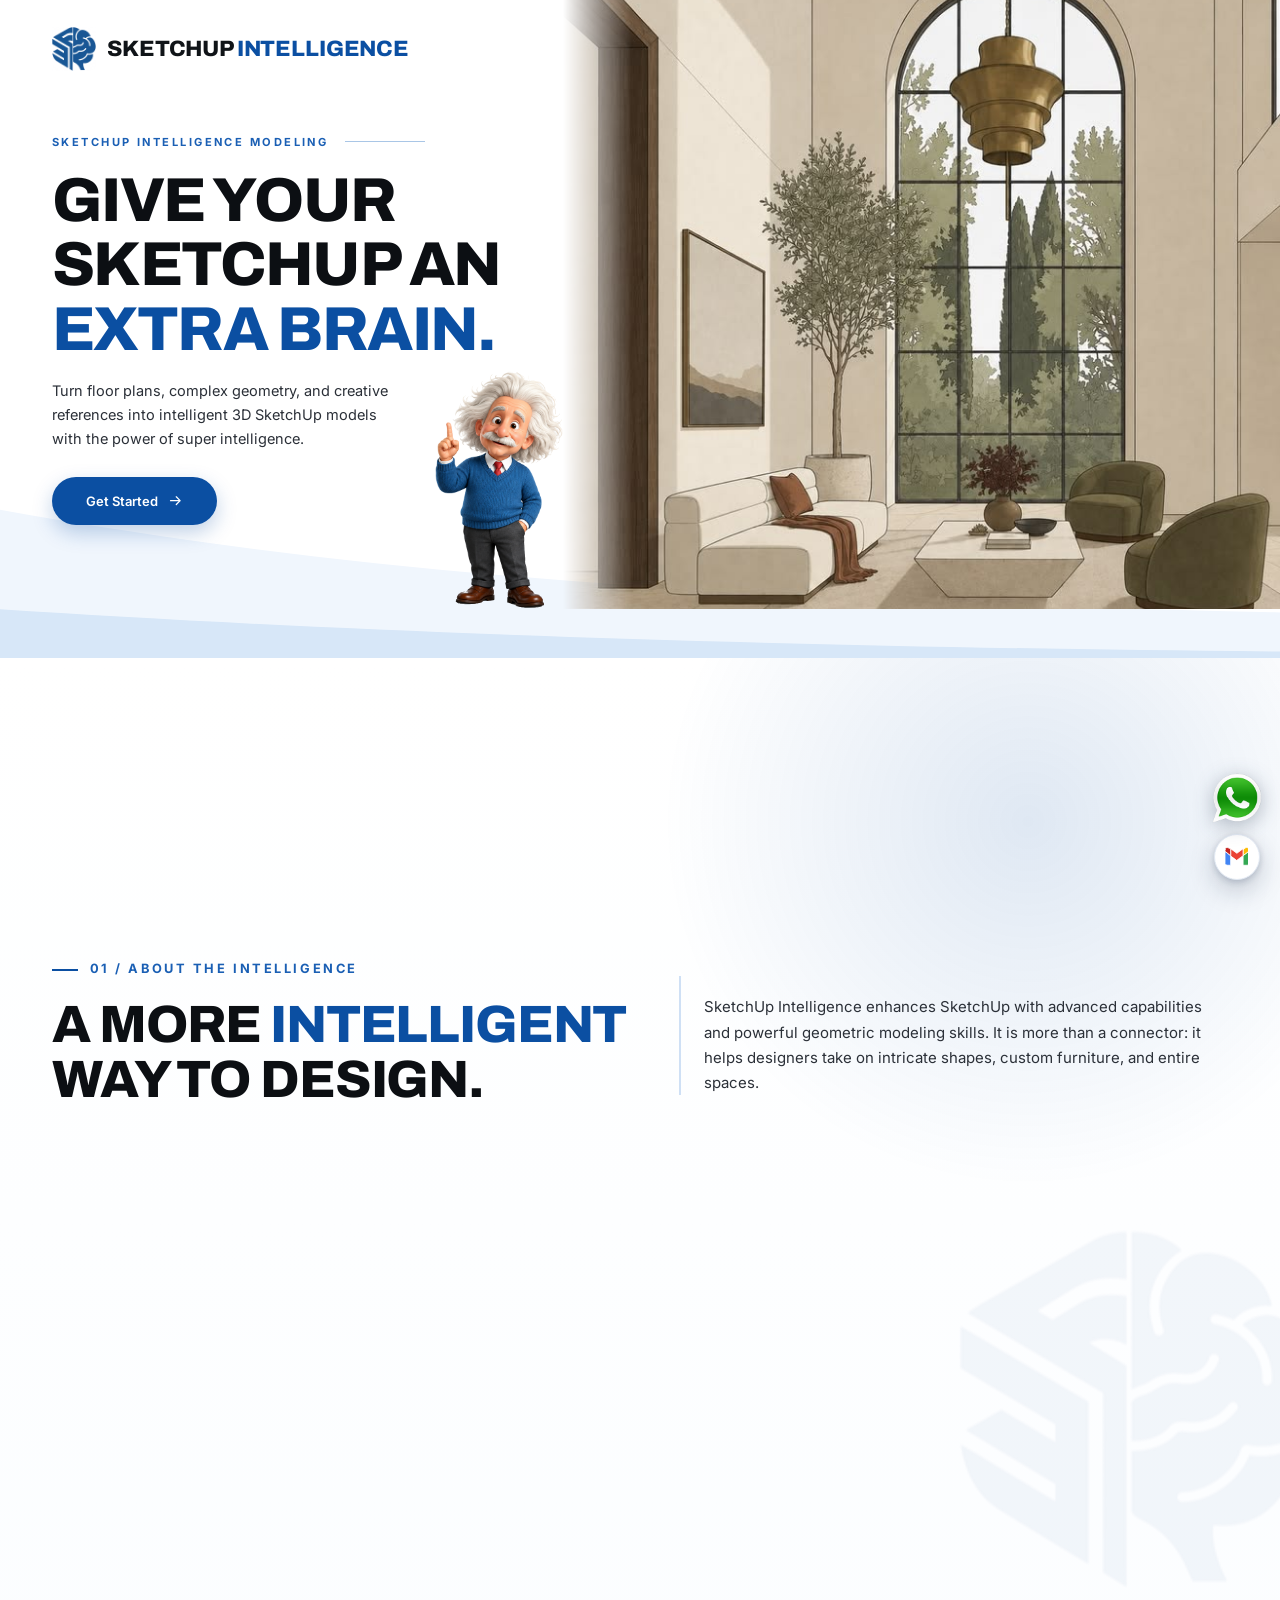
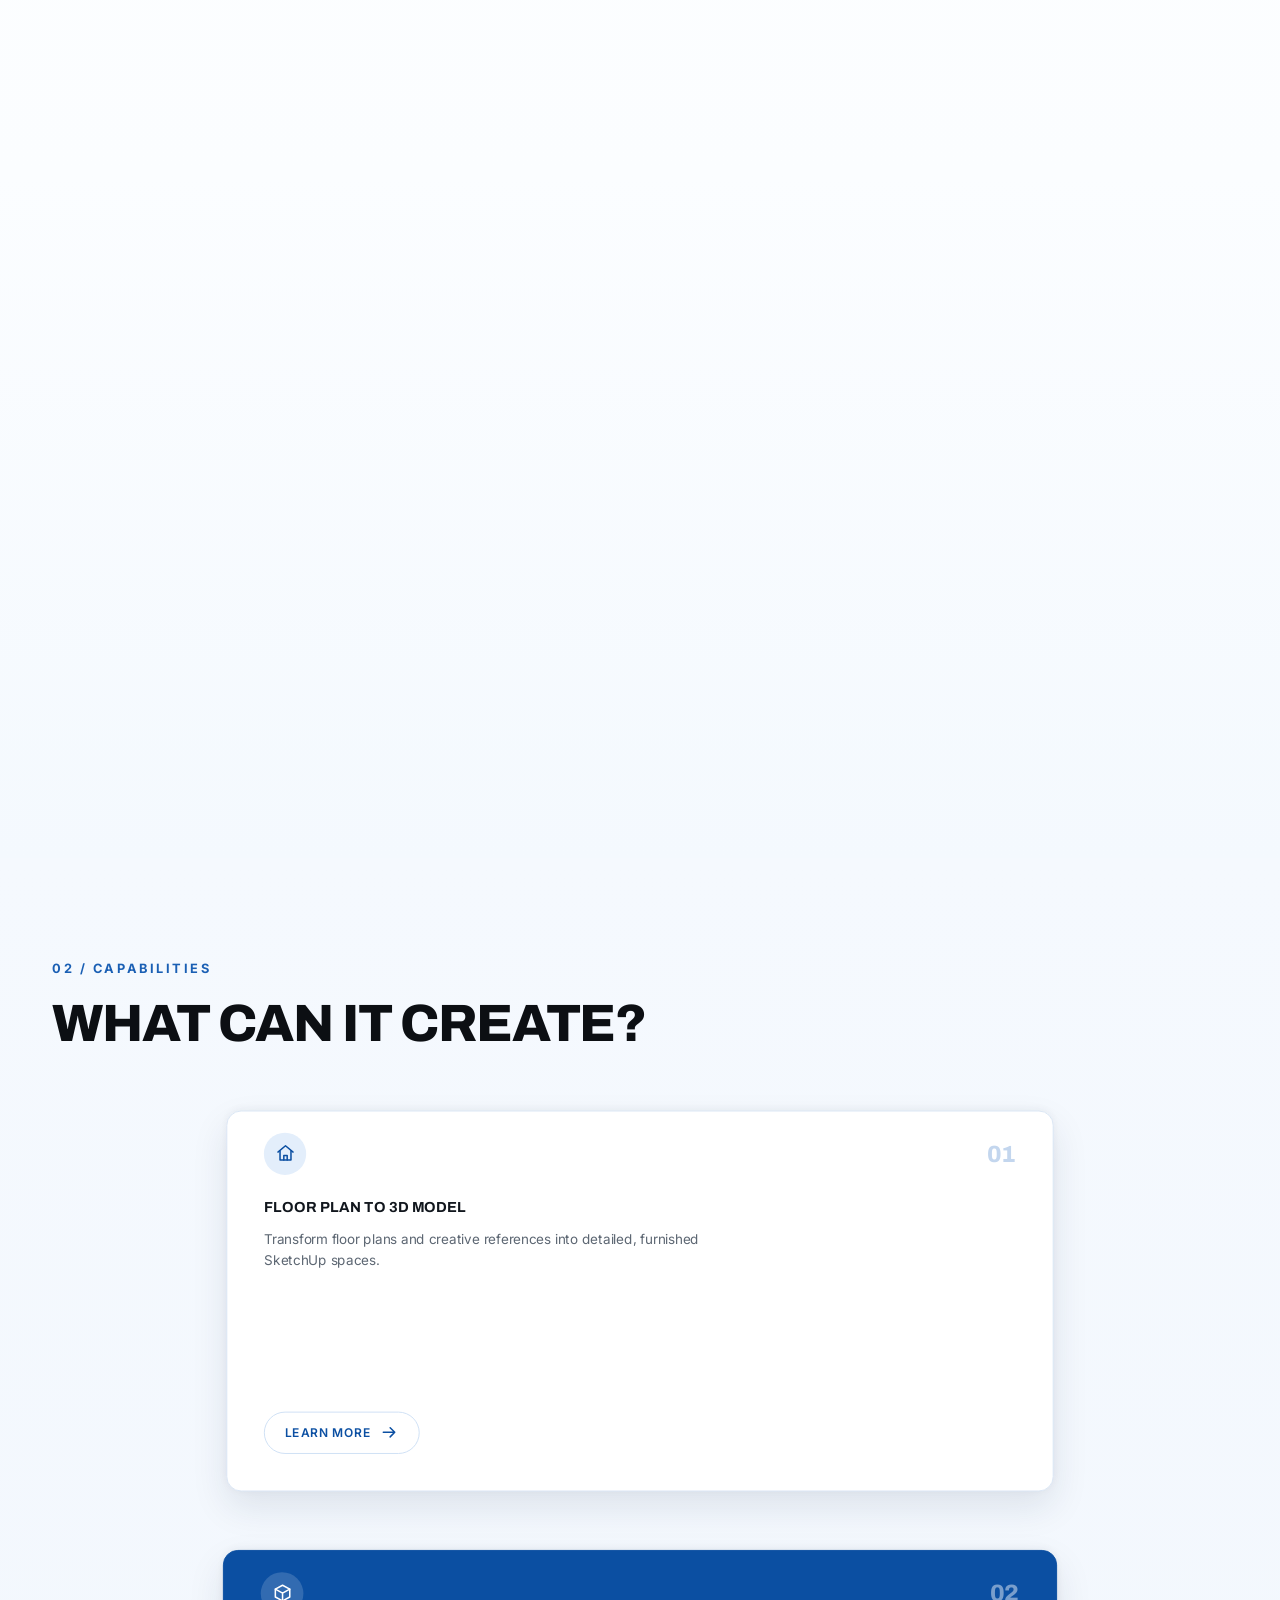
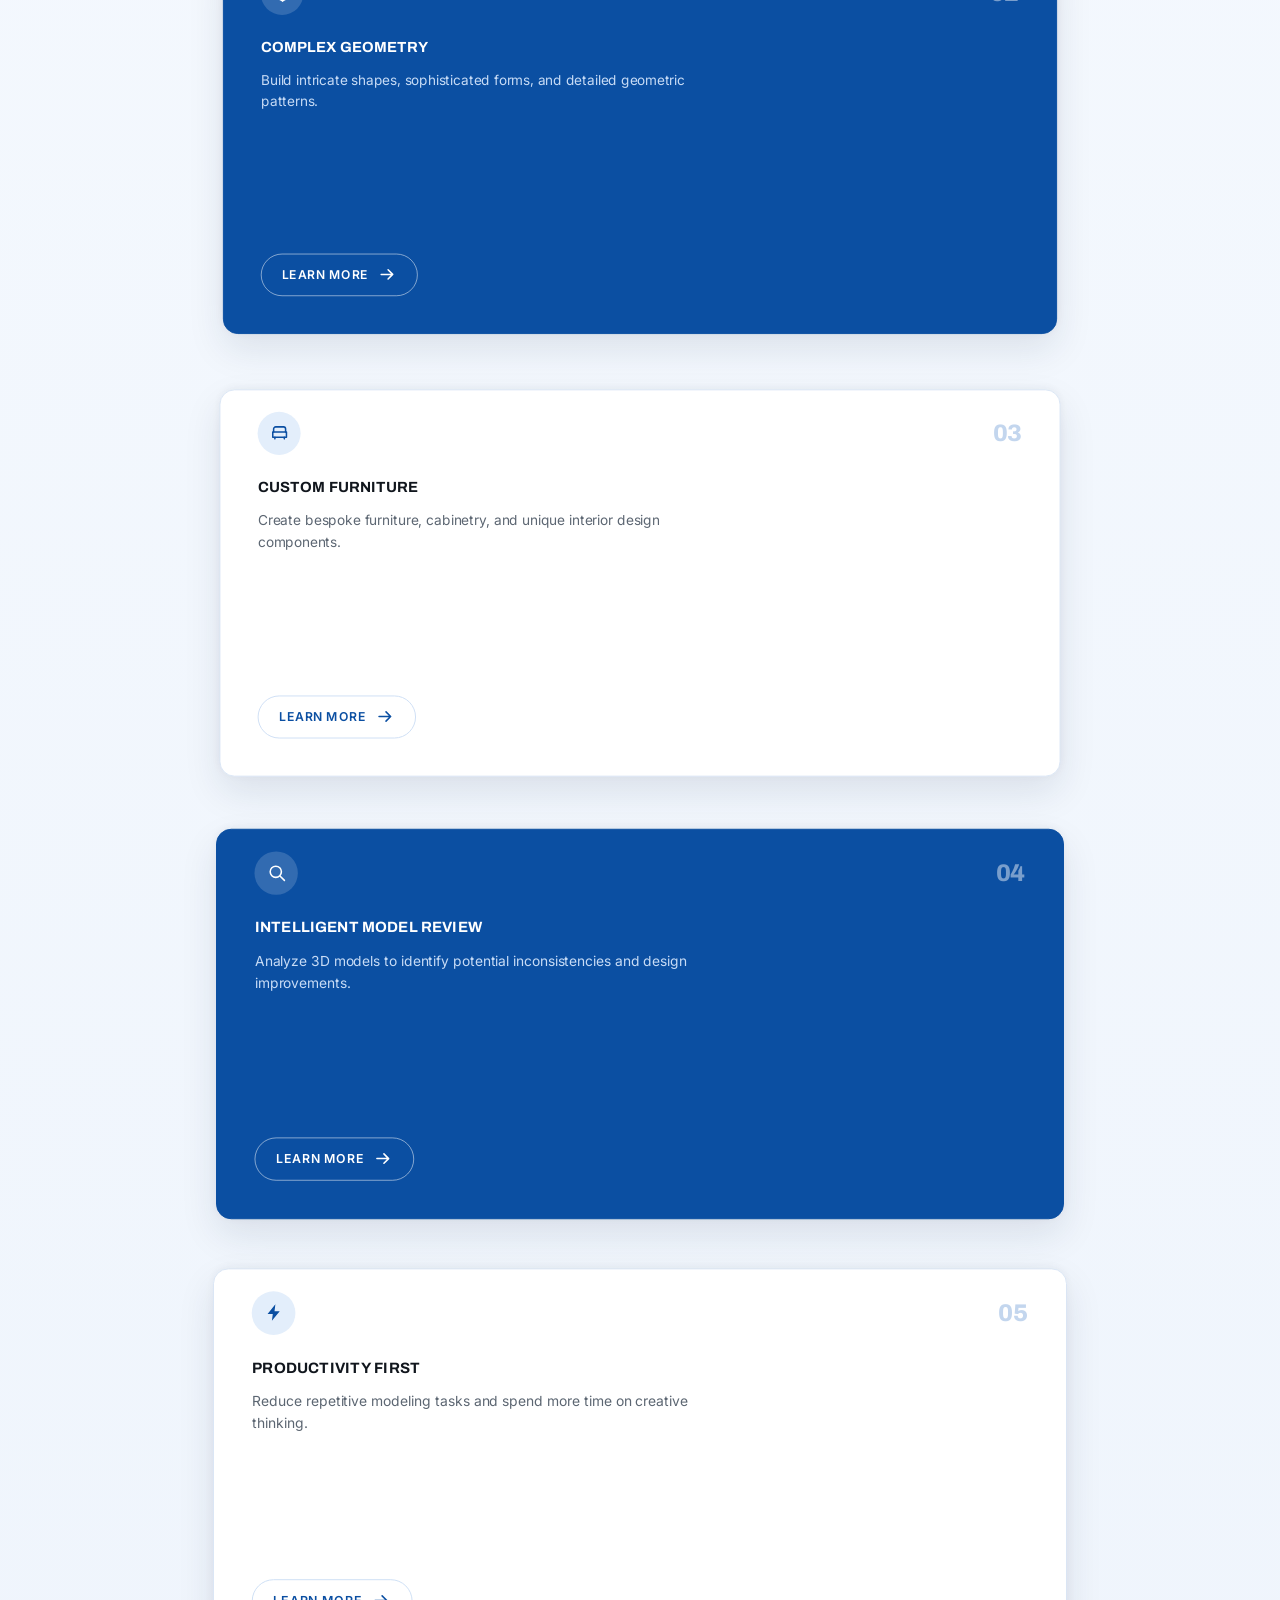
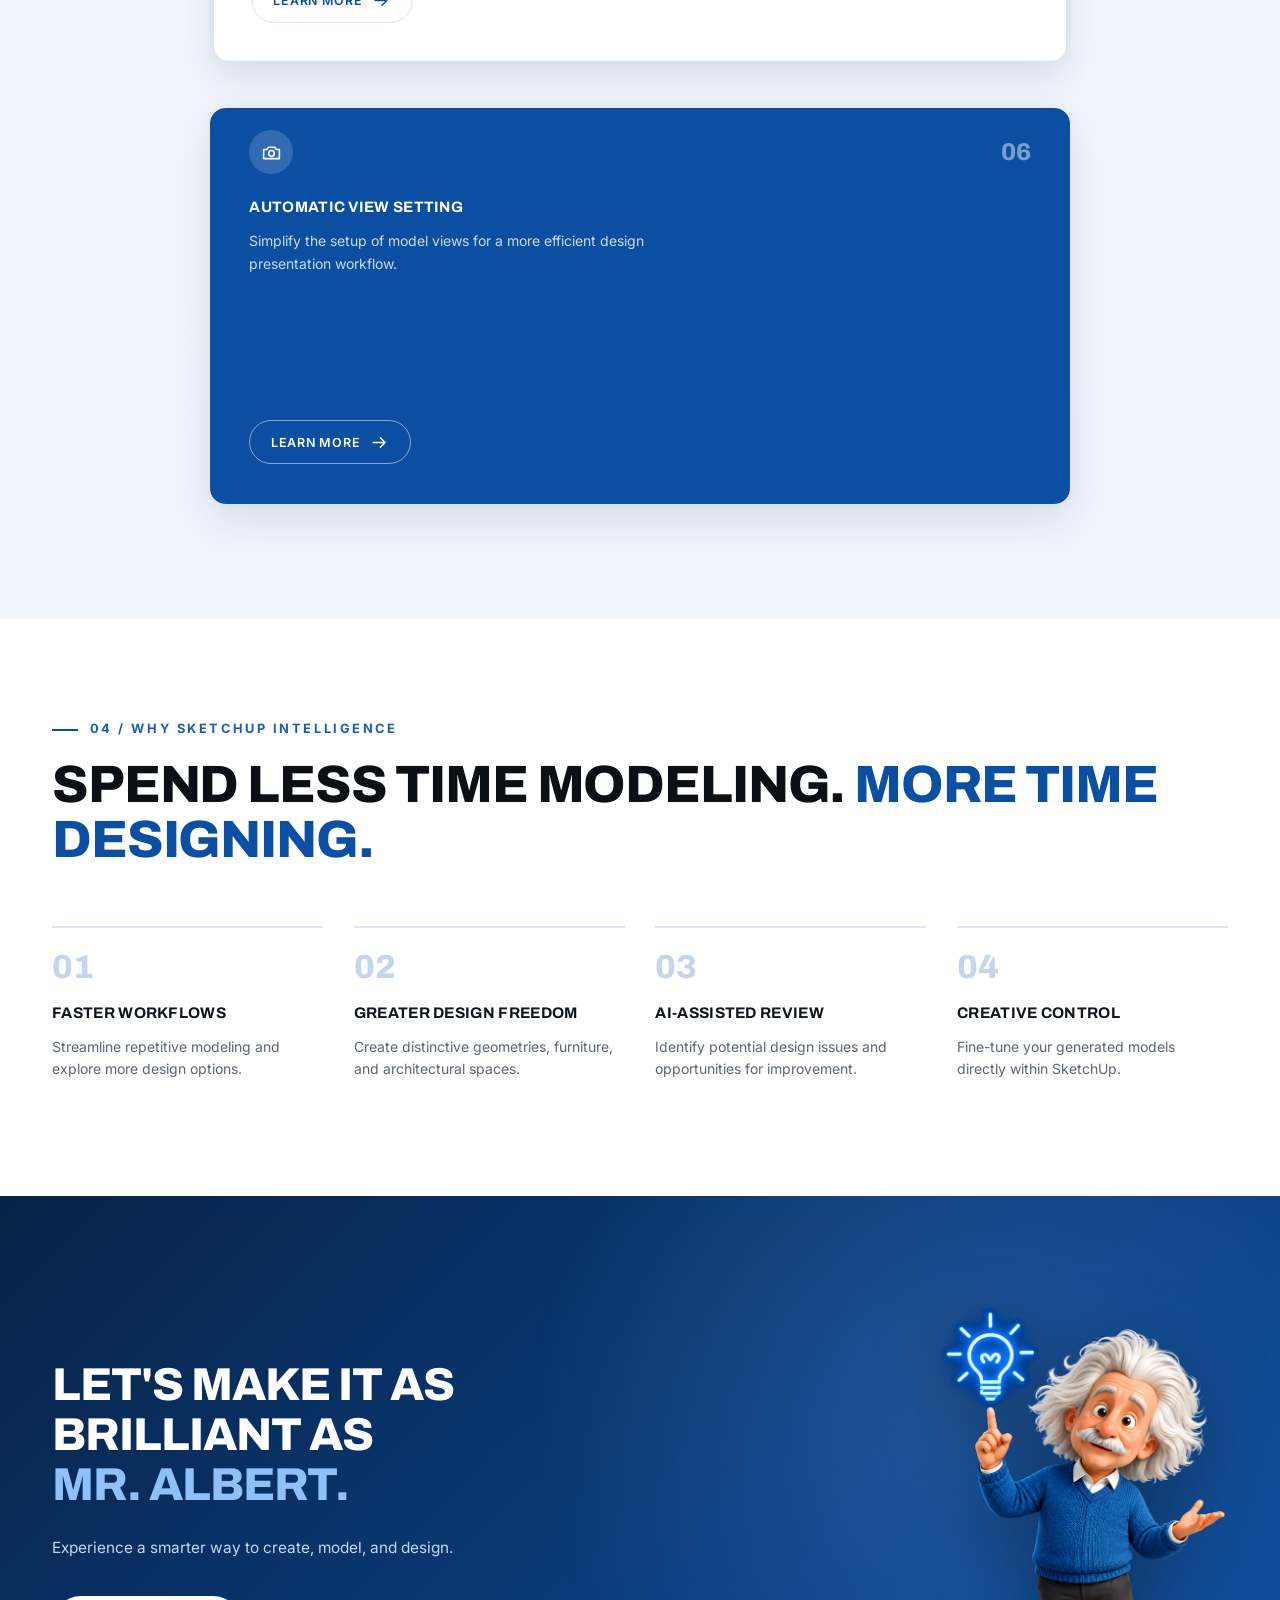
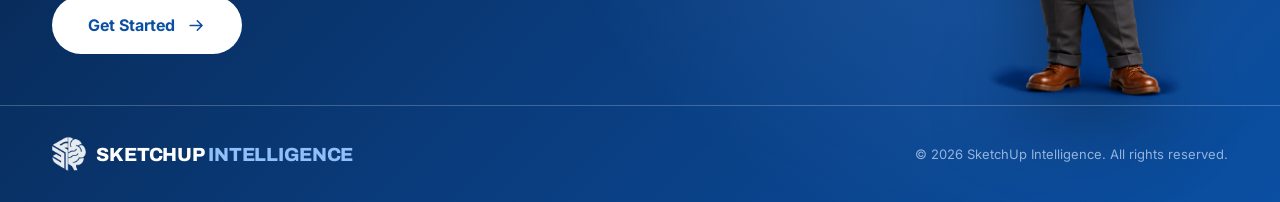
==== index.html @ f109d53c "Use the supplied WhatsApp artwork for the shortcut Replaces the drawn glyph with the PNG provided, r" ====
<!DOCTYPE html>
<html lang="en">
<head>
<meta charset="UTF-8" />
<meta name="viewport" content="width=device-width, initial-scale=1" />
<title>SketchUp Intelligence — Give Your SketchUp An Extra Brain</title>
<meta name="description" content="Turn floor plans, complex geometry, and creative references into intelligent 3D SketchUp models with the power of super intelligence." />
<link rel="preconnect" href="https://fonts.googleapis.com" />
<link rel="preconnect" href="https://fonts.gstatic.com" crossorigin />
<link href="https://fonts.googleapis.com/css2?family=Archivo:wght@600;700;800;900&family=Inter:wght@400;500;600;700&display=swap" rel="stylesheet" />
<link rel="stylesheet" href="styles.css" />
<!-- Only hide reveal targets if scripting is actually running, so a JS
     failure can never leave the sections blank. Inline and before the
     stylesheet is applied, to avoid a flash of visible content. -->
<script>
/* Hide reveal targets only while scripting is actually working. If app.js
   never initialises, drop the flag so nothing stays stuck at opacity 0. */
(function (d, w) {
  d.documentElement.className += ' js-reveal';
  w.addEventListener('load', function () {
    setTimeout(function () {
      if (!w.__revealReady) d.documentElement.classList.remove('js-reveal');
    }, 400);
  });
})(document, window);
</script>
</head>
<body>

  <div class="page">

    <!-- decorative background curves -->
    <svg class="bg-curves" viewBox="0 0 1672 860" preserveAspectRatio="none" aria-hidden="true">
      <path d="M0,666 C420,742 900,784 1672,800 L1672,860 L0,860 Z" fill="#f0f6fd" />
      <path d="M0,796 C430,824 980,845 1672,851 L1672,860 L0,860 Z" fill="#d7e7f8" />
    </svg>

    <!-- hero artwork -->
    <div class="hero-art" data-reveal="right">
      <img class="backdrop" src="assets/interior.jpg" alt="Illustrated double-height living room with a tall arched window, olive tree and low seating" />
    </div>

    <!-- header -->
    <header class="header">
      <a class="logo" href="#">
        <img src="assets/logo.png" alt="" />
        <span class="logo-text">SKETCHUP <span>INTELLIGENCE</span></span>
      </a>
    </header>

    <!-- hero copy -->
    <main class="hero">
      <p class="eyebrow" data-reveal><span>SketchUp Intelligence Modeling</span><i class="rule"></i></p>

      <h1 data-reveal>
        Give Your<br />
        SketchUp An<br />
        <em>Extra Brain.</em>
      </h1>

      <p class="lede" data-reveal>
        Turn floor plans, complex geometry, and creative<br />
        references into intelligent 3D SketchUp models<br />
        with the power of super intelligence.
      </p>

      <div class="cta-row" data-reveal>
        <a class="btn btn-primary" href="#get-started">
          Get Started
          <svg viewBox="0 0 24 24" aria-hidden="true"><path d="M4 12h15M13 6l6 6-6 6" /></svg>
        </a>
      </div>

      <!-- sits beside the artwork on desktop, below the button on mobile -->
      <img class="mascot" src="assets/einstein.png" alt="" aria-hidden="true" data-reveal="zoom" />
    </main>

  </div>

  <!-- ===================== 02 · introduction ===================== -->
  <section class="intro" id="about">
    <!-- .intro-pin is the scroll runway: it is taller than the viewport, and
         .intro-stick holds the section still while it passes. The claim cards
         below are animated off that runway's own timeline, so they fly in as
         you scroll rather than on a timer. Both only take effect where
         scroll-driven animations are supported and the viewport has room. -->
    <div class="intro-pin">
    <div class="intro-stick">
    <span class="intro-glow" aria-hidden="true" data-parallax="-0.05"></span>
    <img class="intro-mark" src="assets/logo.png" alt="" aria-hidden="true" data-parallax="0.07" />

    <div class="shell">
      <p class="section-eyebrow" data-reveal><i class="dash"></i>01 / About the Intelligence</p>

      <div class="intro-grid">
        <h2 class="section-title" data-reveal>A more <em>intelligent</em> way to design.</h2>

        <div class="intro-body" data-reveal="right">
          <p>
            SketchUp Intelligence enhances SketchUp with advanced capabilities and powerful
            geometric modeling skills. It is more than a connector: it helps designers take on
            intricate shapes, custom furniture, and entire spaces.
          </p>
        </div>
      </div>

      <div class="claims">
        <article class="claim" data-reveal="right">
          <span class="claim-icon">
            <svg viewBox="0 0 24 24" aria-hidden="true"><path d="M12 2.8 20.5 7.4v9.2L12 21.2 3.5 16.6V7.4z" /><path d="M3.5 7.4 12 12l8.5-4.6M12 12v9.2" /></svg>
          </span>
          <h3>Create complex models in a go.</h3>
        </article>

        <article class="claim" data-reveal="left">
          <span class="claim-icon">
            <svg viewBox="0 0 24 24" aria-hidden="true"><path d="M13.5 2.5 4.5 13.5h6l-1 8 9-11h-6z" fill="currentColor" stroke="none" /></svg>
          </span>
          <h3>More time for creative thinking.</h3>
        </article>
      </div>
    </div>
    </div>
    </div>
  </section>

  <!-- ===================== 03 · capabilities ===================== -->
  <section class="features" id="capabilities">
    <div class="shell">
      <p class="section-eyebrow" data-reveal>02 / Capabilities</p>
      <h2 class="section-title" data-reveal>What can it create?</h2>

      <div class="fgrid">
        <article class="fcard">
          <span class="fcard-head">
            <span class="badge">
              <svg viewBox="0 0 24 24" aria-hidden="true"><path d="M3 10.5 12 3l9 7.5" /><path d="M5.5 9.5V20h13V9.5" /><path d="M10 20v-5.5h4V20" /></svg>
            </span>
            <span class="fcard-num">01</span>
          </span>
          <h3>Floor Plan To 3D Model</h3>
          <p>Transform floor plans and creative references into detailed, furnished SketchUp spaces.</p>
          <a class="fcard-go" href="capabilities/floor-plan-to-3d-model.html" aria-label="Read more about Floor Plan To 3D Model">
            <span>Learn more</span>
            <svg viewBox="0 0 24 24" aria-hidden="true"><path d="M4 12h15M13 6l6 6-6 6" /></svg>
          </a>
        </article>

        <article class="fcard">
          <span class="fcard-head">
            <span class="badge">
              <svg viewBox="0 0 24 24" aria-hidden="true"><path d="M12 2.8 20.5 7.4v9.2L12 21.2 3.5 16.6V7.4z" /><path d="M3.5 7.4 12 12l8.5-4.6M12 12v9.2" /></svg>
            </span>
            <span class="fcard-num">02</span>
          </span>
          <h3>Complex Geometry</h3>
          <p>Build intricate shapes, sophisticated forms, and detailed geometric patterns.</p>
          <a class="fcard-go" href="capabilities/complex-geometry.html" aria-label="Read more about Complex Geometry">
            <span>Learn more</span>
            <svg viewBox="0 0 24 24" aria-hidden="true"><path d="M4 12h15M13 6l6 6-6 6" /></svg>
          </a>
        </article>

        <article class="fcard">
          <span class="fcard-head">
            <span class="badge">
              <svg viewBox="0 0 24 24" aria-hidden="true"><path d="M5 11V7.5A2.5 2.5 0 0 1 7.5 5h9A2.5 2.5 0 0 1 19 7.5V11" /><path d="M4 11h16v6H4z" /><path d="M6.5 17v2M17.5 17v2" /></svg>
            </span>
            <span class="fcard-num">03</span>
          </span>
          <h3>Custom Furniture</h3>
          <p>Create bespoke furniture, cabinetry, and unique interior design components.</p>
          <a class="fcard-go" href="capabilities/custom-furniture.html" aria-label="Read more about Custom Furniture">
            <span>Learn more</span>
            <svg viewBox="0 0 24 24" aria-hidden="true"><path d="M4 12h15M13 6l6 6-6 6" /></svg>
          </a>
        </article>

        <article class="fcard">
          <span class="fcard-head">
            <span class="badge">
              <svg viewBox="0 0 24 24" aria-hidden="true"><circle cx="11" cy="11" r="6.5" /><path d="M15.8 15.8 21 21" /></svg>
            </span>
            <span class="fcard-num">04</span>
          </span>
          <h3>Intelligent Model Review</h3>
          <p>Analyze 3D models to identify potential inconsistencies and design improvements.</p>
          <a class="fcard-go" href="capabilities/intelligent-model-review.html" aria-label="Read more about Intelligent Model Review">
            <span>Learn more</span>
            <svg viewBox="0 0 24 24" aria-hidden="true"><path d="M4 12h15M13 6l6 6-6 6" /></svg>
          </a>
        </article>

        <article class="fcard">
          <span class="fcard-head">
            <span class="badge">
              <svg viewBox="0 0 24 24" aria-hidden="true"><path d="M13.5 2.5 4.5 13.5h6l-1 8 9-11h-6z" fill="currentColor" stroke="none" /></svg>
            </span>
            <span class="fcard-num">05</span>
          </span>
          <h3>Productivity First</h3>
          <p>Reduce repetitive modeling tasks and spend more time on creative thinking.</p>
          <a class="fcard-go" href="capabilities/productivity-first.html" aria-label="Read more about Productivity First">
            <span>Learn more</span>
            <svg viewBox="0 0 24 24" aria-hidden="true"><path d="M4 12h15M13 6l6 6-6 6" /></svg>
          </a>
        </article>

        <article class="fcard">
          <span class="fcard-head">
            <span class="badge">
              <svg viewBox="0 0 24 24" aria-hidden="true"><path d="M3 8.5h3.5L8.5 6h7l2 2.5H21V19H3z" /><circle cx="12" cy="13" r="3.2" /></svg>
            </span>
            <span class="fcard-num">06</span>
          </span>
          <h3>Automatic View Setting</h3>
          <p>Simplify the setup of model views for a more efficient design presentation workflow.</p>
          <a class="fcard-go" href="capabilities/automatic-view-setting.html" aria-label="Read more about Automatic View Setting">
            <span>Learn more</span>
            <svg viewBox="0 0 24 24" aria-hidden="true"><path d="M4 12h15M13 6l6 6-6 6" /></svg>
          </a>
        </article>
      </div>
    </div>
  </section>

  <!-- ===================== 04 · why ===================== -->
  <section class="why" id="why">
    <div class="shell">
      <p class="section-eyebrow" data-reveal><i class="dash"></i>04 / Why SketchUp Intelligence</p>
      <h2 class="section-title" data-reveal>Spend less time modeling. <em>More time designing.</em></h2>

      <div class="why-grid">
        <article class="why-item" data-reveal>
          <span class="why-num">01</span>
          <h3>Faster Workflows</h3>
          <p>Streamline repetitive modeling and explore more design options.</p>
        </article>

        <article class="why-item" data-reveal>
          <span class="why-num">02</span>
          <h3>Greater Design Freedom</h3>
          <p>Create distinctive geometries, furniture, and architectural spaces.</p>
        </article>

        <article class="why-item" data-reveal>
          <span class="why-num">03</span>
          <h3>AI-Assisted Review</h3>
          <p>Identify potential design issues and opportunities for improvement.</p>
        </article>

        <article class="why-item" data-reveal>
          <span class="why-num">04</span>
          <h3>Creative Control</h3>
          <p>Fine-tune your generated models directly within SketchUp.</p>
        </article>
      </div>
    </div>
  </section>

  <!-- ===================== final CTA + footer ===================== -->
  <section class="closing" id="start">
    <span class="closing-glow" aria-hidden="true" data-parallax="-0.06"></span>

    <div class="shell closing-grid">
      <div class="closing-copy">
        <h2 data-reveal>Let's make it as brilliant as <em>Mr.&nbsp;Albert.</em></h2>
        <p data-reveal>Experience a smarter way to create, model, and design.</p>
        <a class="closing-btn" data-reveal href="#get-started">
          Get Started
          <svg viewBox="0 0 24 24" aria-hidden="true"><path d="M4 12h15M13 6l6 6-6 6" /></svg>
        </a>
      </div>

      <img class="closing-mascot" src="assets/einstein-idea.png" alt="" aria-hidden="true" data-reveal="zoom" />
    </div>

    <footer class="site-footer">
      <div class="shell">
        <a class="logo" href="#" data-reveal>
          <img src="assets/logo.png" alt="" />
          <span class="logo-text">SKETCHUP <span>INTELLIGENCE</span></span>
        </a>

        <p class="footer-note" data-reveal>&copy; 2026 SketchUp Intelligence. All rights reserved.</p>
      </div>
    </footer>
  </section>

  <!-- Floating contact shortcuts, fixed bottom-right on every page.
       WhatsApp is an icon rather than a link until a number exists.

       The bubble is a real <circle> plus an overlapping tail, not one
       transcribed outline - a hand-copied silhouette kept faceting into
       straight chords where it should have been round. -->
  <div class="quick-contact">
    <span class="qc-btn qc-whatsapp" role="img" aria-label="WhatsApp">
      <img src="assets/whatsapp.png" alt="" />
    </span>

    <a class="qc-btn qc-mail" href="#get-started" aria-label="Email us">
      <svg viewBox="0 0 52 40" aria-hidden="true">
        <path fill="#4285f4" d="M3.6 40h8.8V18.9L0 9.5v26.9C0 38 1.6 40 3.6 40z"/>
        <path fill="#34a853" d="M39.6 40h8.8c2 0 3.6-2 3.6-3.6V9.5l-12.4 9.4V40z"/>
        <path fill="#fbbc04" d="M39.6 3.6v15.3L52 9.5v-4c0-3.7-4.2-5.8-7.2-3.6l-5.2 3.7z"/>
        <path fill="#ea4335" d="M12.4 18.9V3.6L26 13.8 39.6 3.6v15.3L26 29.1z"/>
        <path fill="#c5221f" d="M0 5.5v4l12.4 9.4V3.6L7.2 1.9C4.2-.3 0 1.8 0 5.5z"/>
      </svg>
    </a>
  </div>

  <!-- ===================== enquiry modal ===================== -->
  <div class="modal" id="contact-modal" hidden>
    <div class="modal-backdrop" data-close></div>

    <div class="modal-card" role="dialog" aria-modal="true" aria-labelledby="modal-title">
      <button class="modal-close" type="button" data-close aria-label="Close">
        <svg viewBox="0 0 24 24" aria-hidden="true"><path d="M6 6l12 12M18 6L6 18" /></svg>
      </button>

      <p class="modal-eyebrow">
        <svg viewBox="0 0 24 24" aria-hidden="true">
          <path d="M12 2.5l1.9 5.3 5.3 1.9-5.3 1.9L12 16.9l-1.9-5.3L4.8 9.7l5.3-1.9z" fill="currentColor" stroke="none" />
          <path d="M18.5 15.5l.9 2.4 2.4.9-2.4.9-.9 2.4-.9-2.4-2.4-.9 2.4-.9z" fill="currentColor" stroke="none" />
        </svg>
        SketchUp Intelligence
      </p>

      <h2 id="modal-title">Tell us about your project</h2>
      <p class="modal-sub">We'll review your brief and get back within 24 hours.</p>

      <form class="modal-form" novalidate>
        <div class="field">
          <label for="f-name">Your Name</label>
          <input id="f-name" name="name" type="text" placeholder="e.g. Alex Rivera" required />
          <p class="error">Please tell us your name.</p>
        </div>

        <div class="field">
          <label for="f-email">Email Address</label>
          <input id="f-email" name="email" type="email" placeholder="hello@yourbrand.com" required />
          <p class="error">Please enter a valid email address.</p>
        </div>

        <div class="field">
          <label for="f-phone">Phone Number</label>
          <input id="f-phone" name="phone" type="tel" placeholder="+91 00000 00000" />
        </div>

        <div class="field">
          <label for="f-brief">Brief / Goals</label>
          <textarea id="f-brief" name="brief" rows="3"
            placeholder="Budget range, timeline, or anything that helps us understand your goal..."></textarea>
        </div>

        <button class="modal-submit" type="submit">
          Submit
          <svg viewBox="0 0 24 24" aria-hidden="true"><path d="M4 12h15M13 6l6 6-6 6" /></svg>
        </button>

        <p class="modal-foot">We reply within 24 hours. No calls required to start.</p>
      </form>

      <div class="modal-done" hidden>
        <span class="tick">
          <svg viewBox="0 0 24 24" aria-hidden="true"><path d="M5 12.5l4.5 4.5L19 7.5" /></svg>
        </span>
        <h3>Thanks — brief received.</h3>
        <p>We'll review it and get back to you within 24 hours.</p>
        <button class="modal-submit" type="button" data-close>Close</button>
      </div>
    </div>
  </div>

  <script src="app.js"></script>
</body>
</html>
---- styles.css ----
/* ============================================================
   SketchUp Intelligence — landing page
   Reference composition: 1672 x 941.
   `--s` is a scaling unit: every measurement is authored in
   reference pixels as calc(N * var(--s)), so the layout is
   pixel-exact at 1672px and scales proportionally below it.
   ============================================================ */

:root {
  --s: 1px;

  --blue: #0b4fa2;
  --blue-deep: #0a4890;
  --blue-soft: #1a5fb4;
  --badge-bg: #e3eefb;
  --ink: #101418;
  --ink-soft: #2b3038;
  --line: #d9e3f0;

  /* Motion tokens.
     --ease-settle approximates a critically damped spring: it leaves fast
     and eases to rest without overshoot, which is the default Apple reaches
     for on anything that is not carrying a gesture's momentum.
     --ease-soften is its mirror, for the return leg of a reversible
     transition, so out retraces in.
     Durations stand in for "response": ~0.3-0.4s for UI, faster for a press
     because feedback on pointer-down has to feel immediate. */
  --ease-settle: cubic-bezier(0.32, 0.72, 0, 1);
  --ease-soften: cubic-bezier(1, 0, 0.68, 0.28);
  --press: 110ms;
  --quick: 200ms;
  --base: 340ms;
  --slow: 560ms;
  --cross: 1200ms;   /* the claim cards crossing - long enough to follow */
}

@media (max-width: 1680px) {
  :root { --s: calc(100vw / 1672); }
}

* { box-sizing: border-box; }

html, body { margin: 0; padding: 0; }

html {
  /* stop iOS inflating body text when a phone is rotated */
  -webkit-text-size-adjust: 100%;
  text-size-adjust: 100%;
  scroll-behavior: smooth;
}

@media (prefers-reduced-motion: reduce) {
  html { scroll-behavior: auto; }
}

img { max-width: 100%; }

body {
  font-family: "Inter", system-ui, -apple-system, "Segoe UI", sans-serif;
  color: var(--ink);
  background: #fff;
  -webkit-font-smoothing: antialiased;
  text-rendering: optimizeLegibility;
  /* let the face pick its optical size where it offers one */
  font-optical-sizing: auto;
}

a { text-decoration: none; color: inherit; }

/* Interactive baseline.
   touch-action removes the legacy tap delay so a press registers at once,
   and the tap highlight goes because we draw our own press state below. */
a, button, input, textarea, select, summary, [role="button"] {
  touch-action: manipulation;
  -webkit-tap-highlight-color: transparent;
}

/* Feedback on pointer-DOWN, not release: the press is the moment the user
   is asking "did that land?". Scale is compositor-only, so it is free. */
/* Buttons only - the content cards below stay selectable so their text
   can still be copied. */
.btn,
.closing-btn,
.modal-submit,
.fcard-go,
.modal-close,
.logo {
  -webkit-user-select: none;
  user-select: none;
}

.btn:active,
.closing-btn:active,
.modal-submit:active,
.fcard-go:active {
  transform: scale(0.96);
  transition-duration: var(--press);
}

.fcard:active,
.claim:active,
.cap-point:active {
  transform: scale(0.992);
  transition-duration: var(--press);
}

.logo:active,
.back-link:active,
.cap-nav-link:active,
.modal-close:active {
  transform: scale(0.97);
  transition: transform var(--press) var(--ease-settle);
}

/* A visible ring for keyboard users only, never on mouse press. */
:focus-visible {
  outline: 2px solid var(--blue);
  outline-offset: 3px;
  border-radius: 4px;
}

.closing-btn:focus-visible,
.site-footer .logo:focus-visible { outline-color: #fff; }

/* form fields already show focus through their border and ring - a second
   outline on top would be two indicators for one state */
.field input:focus-visible,
.field textarea:focus-visible { outline: none; }

svg {
  fill: none;
  stroke: currentColor;
  stroke-width: 1.8;
  stroke-linecap: round;
  stroke-linejoin: round;
}

/* ---------------- page shell ---------------- */

.page {
  position: relative;
  width: 100%;
  height: calc(860 * var(--s));
  overflow: hidden;
  background: #fff;
}

.bg-curves {
  position: absolute;
  inset: 0;
  width: 100%;
  height: 100%;
  z-index: 0;
}

.bg-curves path { stroke: none; }

.hero-art {
  position: absolute;
  top: 0;
  right: 0;
  width: calc(937 * var(--s));
  z-index: 1;
  pointer-events: none;
}

/* the artwork keeps the original 937x795 slot; the portrait source is
   cropped to fill it, biased downward so the window and seating both read */
.hero-art .backdrop {
  display: block;
  width: 100%;
  aspect-ratio: 937 / 795;
  object-fit: cover;
  object-position: center 62%;
  /* soft fade into the white page, as the previous artwork had */
  -webkit-mask-image: linear-gradient(to right, transparent 0, #000 calc(90 * var(--s)));
  mask-image: linear-gradient(to right, transparent 0, #000 calc(90 * var(--s)));
}

/* The mascot lives in the copy column now, so that on narrow screens it can
   simply follow the button. On desktop it is lifted out of the flow and
   placed against the artwork's left edge, on the same ground line as before:
   x 568 = the artwork's left edge (735) minus his width (167), and
   y 485 = the artwork's base (795) minus his height (310). */
.hero .mascot {
  position: absolute;
  left: calc(568 * var(--s));
  top: calc(485 * var(--s));
  width: calc(167 * var(--s));
  height: auto;
}

/* ---------------- header ---------------- */

.header {
  position: absolute;
  top: 0;
  left: 0;
  right: 0;
  z-index: 5;
  display: flex;
  align-items: center;
  height: calc(128 * var(--s));
  padding: 0 calc(68 * var(--s));
}

.logo {
  display: flex;
  align-items: center;
  gap: calc(14 * var(--s));
  margin-right: auto;
  font-family: "Archivo", sans-serif;
  font-weight: 800;
  font-size: calc(29 * var(--s));
  letter-spacing: -0.007em;
  color: var(--ink);
  white-space: nowrap;
}

.logo img {
  width: calc(58 * var(--s));
  height: calc(58 * var(--s));
  object-fit: contain;
  flex: none;
}

.logo-text span { color: var(--blue); }

/* ---------------- buttons ---------------- */

.btn {
  display: inline-flex;
  align-items: center;
  justify-content: center;
  gap: calc(14 * var(--s));
  height: calc(62 * var(--s));
  padding: 0 calc(44 * var(--s));
  border-radius: 999px;
  font-size: calc(17 * var(--s));
  font-weight: 600;
  white-space: nowrap;
  cursor: pointer;
  transition: transform var(--quick) var(--ease-settle), box-shadow var(--quick) var(--ease-settle), background-color var(--quick) var(--ease-settle);
}

.btn svg {
  width: calc(20 * var(--s));
  height: calc(20 * var(--s));
  stroke-width: 2;
  flex: none;
}

.btn-primary {
  background: var(--blue);
  color: #fff;
  box-shadow: 0 calc(10 * var(--s)) calc(26 * var(--s)) rgba(11, 79, 162, .26);
}

.btn-primary:hover {
  background: var(--blue-deep);
  transform: translateY(calc(-2 * var(--s)));
  box-shadow: 0 calc(14 * var(--s)) calc(32 * var(--s)) rgba(11, 79, 162, .34);
}

/* ---------------- hero copy ---------------- */

.hero {
  position: relative;
  z-index: 3;
  padding: calc(176 * var(--s)) 0 0 calc(68 * var(--s));
  max-width: calc(760 * var(--s));
}

.eyebrow {
  display: flex;
  align-items: center;
  gap: calc(22 * var(--s));
  margin: 0;
  font-size: calc(14.5 * var(--s));
  font-weight: 700;
  letter-spacing: 0.22em;
  text-transform: uppercase;
  color: var(--blue-soft);
}

.eyebrow .rule {
  width: calc(104 * var(--s));
  height: calc(1.6 * var(--s));
  background: #a9c6e6;
}

h1 {
  margin: calc(26 * var(--s)) 0 0;
  font-family: "Archivo", sans-serif;
  font-weight: 800;
  font-size: calc(81 * var(--s));
  line-height: 1.04;
  letter-spacing: -0.026em;
  text-transform: uppercase;
  color: #0c0f13;
}

h1 em {
  font-style: normal;
  color: var(--blue);
}

.lede {
  margin: calc(24 * var(--s)) 0 0;
  font-size: calc(19 * var(--s));
  line-height: 1.62;
  color: var(--ink-soft);
}

.cta-row {
  display: flex;
  align-items: center;
  gap: calc(28 * var(--s));
  margin-top: calc(34 * var(--s));
}

/* ---------------- icon badge (used by the feature cards) ---------------- */

.badge {
  display: inline-flex;
  align-items: center;
  justify-content: center;
  width: 48px;
  height: 48px;
  border-radius: 50%;
  background: var(--badge-bg);
  color: var(--blue);
  flex: none;
}

.badge svg { width: 23px; height: 23px; }

/* ============================================================
   Tablet / mobile — stacked layout
   ============================================================ */

@media (max-width: 1024px) {
  :root { --s: 1px; }

  /* the desktop composition is absolutely positioned, so on mobile the
     page becomes a flex column and each block is re-ordered explicitly */
  .page {
    display: flex;
    flex-direction: column;
    height: auto;
    /* y stays visible so the sticky header keeps working; x is clipped so
       the artwork's slide-in cannot raise a horizontal scrollbar */
    overflow: visible;
    overflow-x: clip;
    padding-bottom: 56px;
  }

  .bg-curves { display: none; }

  /* on narrow screens the artwork leads, then the copy and the button */
  .header   { order: 1; }
  .hero-art { order: 2; }
  .hero     { order: 3; }

  .header {
    position: sticky;
    top: 0;
    height: 72px;
    padding: 0 20px;
    background: rgba(255, 255, 255, .92);
    backdrop-filter: blur(20px) saturate(180%);
    border-bottom: 1px solid #edf2f8;
  }

  /* min-height only grows the hit area; the header centres it, so nothing moves */
  .logo { font-size: 20px; gap: 10px; min-height: 44px; }
  .logo img { width: 40px; height: 40px; }

  .hero {
    max-width: none;
    padding: 30px 20px 0;   /* sits under the artwork now, not above it */
  }

  .eyebrow {
    font-size: 12px;
    letter-spacing: 0.21em;
    gap: 14px;
  }

  .eyebrow .rule { width: 60px; height: 1.5px; }

  h1 {
    margin-top: 18px;
    font-size: clamp(38px, 10.4vw, 62px);
    letter-spacing: -0.025em;
  }

  h1 br { display: none; }

  .lede {
    margin-top: 18px;
    font-size: 16px;
  }

  .lede br { display: none; }

  .cta-row {
    flex-wrap: wrap;
    gap: 14px;
    margin-top: 28px;
  }

  .btn {
    height: 54px;
    padding: 0 26px;
    font-size: 15px;
  }

  .hero-art {
    position: relative;
    width: 100%;
    max-width: 620px;
    margin: 0 auto;   /* leads the section, so it sits under the header */
  }

  /* centred on mobile, so the one-sided fade would look lopsided */
  .hero-art .backdrop {
    -webkit-mask-image: none;
    mask-image: none;
  }

  /* back into the flow, directly under the Get Started button, centred
     across the column rather than hanging off its left edge */
  .hero .mascot {
    position: static;
    display: block;
    width: clamp(150px, 42vw, 215px);
    margin: clamp(18px, 5vw, 30px) auto 0;
  }

  .badge { width: 42px; height: 42px; }
  .badge svg { width: 20px; height: 20px; }
}

@media (max-width: 480px) {
}

/* small phones: the logo lockup is nowrap, so it sets the minimum width
   the header can take — scale it down rather than let it overflow */
@media (max-width: 420px) {
  .header { padding: 0 16px; }

  .logo { font-size: 16px; gap: 8px; }
  .logo img { width: 32px; height: 32px; }

  .hero { padding: 32px 16px 0; }

  .eyebrow { font-size: 11px; letter-spacing: 0.17em; gap: 10px; }
  .eyebrow .rule { width: 38px; }

  h1 { font-size: clamp(32px, 9.8vw, 44px); }

  .lede { font-size: 15px; margin-top: 16px; }
}

/* narrowest phones: the rule pushes the eyebrow onto a second line */
@media (max-width: 359px) {
  .eyebrow .rule { display: none; }
}

/* ============================================================
   Content sections below the hero

   These use ordinary responsive CSS rather than the hero's fixed
   --s composition. The side gutter is 4.07vw, which is the hero's
   68/1672 gutter expressed as a percentage, so the left edges line
   up with the headline at every width.
   ============================================================ */

/* Horizontal only, deliberately longhand: the `padding` shorthand would also
   zero the top and bottom, silently wiping the vertical padding that
   individual shells (.closing-grid, the footer, the capability nav) set for
   themselves. */
.shell {
  padding-left: clamp(20px, 4.07vw, 68px);
  padding-right: clamp(20px, 4.07vw, 68px);
}

.section-eyebrow {
  margin: 0;
  font-size: clamp(11px, 1vw, 14px);
  font-weight: 700;
  letter-spacing: 0.2em;
  text-transform: uppercase;
  color: var(--blue-soft);
}

.section-title {
  margin: clamp(14px, 1.6vw, 24px) 0 0;
  font-family: "Archivo", sans-serif;
  font-weight: 800;
  font-size: clamp(30px, 4.1vw, 64px);
  line-height: 1.05;
  letter-spacing: -0.022em;
  text-transform: uppercase;
  color: #0c0f13;
}

/* ---------------- 02 · introduction ---------------- */

.intro {
  position: relative;
  /* clip, not hidden: `hidden` would make this a scroll container and the
     pinned .intro-stick inside would have nothing to stick against. */
  overflow: clip;
  padding: clamp(68px, 8.5vw, 136px) 0 clamp(68px, 8vw, 124px);
  background: linear-gradient(180deg, #fff 0%, #fbfdff 62%, #f4f9fe 100%);
}

/* soft blue bloom behind the heading */
.intro-glow {
  position: absolute;
  top: -22%;
  right: -10%;
  width: min(760px, 62vw);
  aspect-ratio: 1;
  border-radius: 50%;
  background: radial-gradient(circle, rgba(11, 79, 162, .13) 0%, rgba(11, 79, 162, 0) 68%);
  pointer-events: none;
}

/* oversized brand mark, barely there */
.intro-mark {
  position: absolute;
  right: clamp(-60px, -3vw, -20px);
  bottom: clamp(-40px, -2vw, -10px);
  width: min(360px, 30vw);
  opacity: .05;
  pointer-events: none;
}

.intro .shell { position: relative; }

/* small rule that leads into the eyebrow */
.section-eyebrow .dash {
  display: inline-block;
  width: clamp(18px, 2vw, 34px);
  height: 2px;
  margin-right: 12px;
  vertical-align: middle;
  background: var(--blue);
}

.intro .section-title em {
  font-style: normal;
  color: var(--blue);
}

.intro-grid {
  display: grid;
  grid-template-columns: minmax(0, 1.05fr) minmax(0, 1fr);
  gap: clamp(24px, 4vw, 72px);
  align-items: start;
}

.intro-body {
  padding-top: clamp(8px, 1.4vw, 20px);
  padding-left: clamp(18px, 1.8vw, 30px);
  border-left: 2px solid #cfe0f5;
}

.intro-body p {
  margin: 0;
  max-width: 56ch;
  font-size: clamp(15px, 1.12vw, 19px);
  line-height: 1.68;
  color: var(--ink-soft);
}

.claims {
  display: grid;
  grid-template-columns: repeat(2, minmax(0, 1fr));
  gap: clamp(14px, 1.5vw, 24px);
  /* reined in from the full shell width - at 1500px the pair was running
     most of the screen, which made two short lines of text look stranded */
  max-width: 1040px;
  /* longhand, not a shorthand - `margin: 0 auto` here would silently wipe
     the top margin the section depends on */
  margin-top: clamp(40px, 5vw, 76px);
  margin-left: auto;
  margin-right: auto;
}

.claim {
  display: flex;
  align-items: center;
  gap: clamp(13px, 1.25vw, 20px);
  margin: 0;
  padding: clamp(17px, 1.65vw, 26px) clamp(18px, 1.8vw, 28px);
  border: 1px solid #dbe6f5;
  border-radius: clamp(12px, 1.05vw, 17px);
  /* a touch of gradient rather than flat white, so the card reads as a
     surface against the section's own wash */
  background: linear-gradient(180deg, #fff 0%, #fafcff 100%);
  /* resting shadow: a hairline to seat it, a wide soft one to float it */
  box-shadow: 0 1px 2px rgba(16, 36, 64, .04), 0 8px 20px rgba(16, 36, 64, .055);
  transition: background-color var(--base) var(--ease-settle), border-color var(--base) var(--ease-settle),
              transform var(--base) var(--ease-settle), box-shadow var(--base) var(--ease-settle);
}

.claim:hover {
  background: #f2f7fe;
  border-color: #b9d2f0;
  transform: translateY(-3px);
  box-shadow: 0 2px 4px rgba(11, 79, 162, .06), 0 16px 34px rgba(11, 79, 162, .13);
}

.claim-icon {
  display: inline-flex;
  align-items: center;
  justify-content: center;
  width: clamp(40px, 2.85vw, 50px);
  height: clamp(40px, 2.85vw, 50px);
  border-radius: 50%;
  /* lit from above, and casting its own small shadow, so the disc sits on
     the card rather than being painted onto it */
  background: linear-gradient(160deg, #1a66c7 0%, var(--blue) 55%, #09407f 100%);
  box-shadow: 0 4px 10px rgba(11, 79, 162, .3);
  color: #fff;
  flex: none;
  transition: transform var(--base) var(--ease-settle), box-shadow var(--base) var(--ease-settle);
}

.claim:hover .claim-icon {
  transform: scale(1.06);
  box-shadow: 0 6px 16px rgba(11, 79, 162, .38);
}

.claim-icon svg {
  width: clamp(19px, 1.4vw, 23px);
  height: clamp(19px, 1.4vw, 23px);
}

.claim h3 {
  margin: 0;
  font-family: "Archivo", sans-serif;
  font-weight: 700;
  font-size: clamp(15px, 1.3vw, 21px);
  line-height: 1.22;
  letter-spacing: -0.012em;
  text-transform: uppercase;
  color: #11161d;
}

/* ---------------- 03 · capabilities ---------------- */

.features {
  padding: clamp(64px, 8vw, 128px) 0 clamp(72px, 9vw, 140px);
  background: linear-gradient(180deg, #f5f9fe 0%, #eef4fc 100%);
}

/* The card stack.
   Cards stay siblings of one another - that is what lets each stay pinned
   while the next scrolls over it, so the pile builds and holds. Each card
   pins a little lower than the one before, leaving its icon and number
   showing. The section heading above is untouched. */
.fgrid {
  display: block;
  max-width: 860px;
  margin: clamp(34px, 4vw, 64px) auto 0;
}


.fcard {
  position: sticky;
  display: flex;
  flex-direction: column;
  /* tight at the top so the icon-and-number row sits inside the strip that
     stays visible once the next card covers this one */
  padding: clamp(18px, 1.7vw, 26px) clamp(28px, 3vw, 52px) clamp(30px, 3vw, 46px);
  /* substantial panels, as in the reference, where each card fills most of
     the viewport rather than reading as a summary tile */
  min-height: clamp(290px, 44vh, 410px);
  margin-bottom: clamp(44px, 5vh, 80px);
  border: 1px solid #dbe6f5;
  border-radius: clamp(14px, 1.2vw, 20px);
  background: #fff;
  /* a resting shadow so each layer separates from the one beneath it */
  box-shadow: 0 -2px 10px rgba(16, 36, 64, .05), 0 16px 38px rgba(16, 36, 64, .10);
  transition: background-color var(--base) var(--ease-settle), border-color var(--base) var(--ease-settle),
              transform var(--base) var(--ease-settle), box-shadow var(--base) var(--ease-settle);
}

.fcard:last-child { margin-bottom: 0; }

/* Each card pins 64px lower than the one before, so the pile shows every
   icon and number down to the live card. Cards deeper in the pile sit
   fractionally smaller so the stacked edges taper away. */
.fcard:nth-child(1) { top: clamp(78px, 11vh, 120px);              transform: scale(.962); }
.fcard:nth-child(2) { top: calc(clamp(78px, 11vh, 120px) +  64px); transform: scale(.970); }
.fcard:nth-child(3) { top: calc(clamp(78px, 11vh, 120px) + 128px); transform: scale(.978); }
.fcard:nth-child(4) { top: calc(clamp(78px, 11vh, 120px) + 192px); transform: scale(.986); }
.fcard:nth-child(5) { top: calc(clamp(78px, 11vh, 120px) + 256px); transform: scale(.993); }
.fcard:nth-child(6) { top: calc(clamp(78px, 11vh, 120px) + 320px); transform: none; }

/* after the per-card rules so it wins */
.fgrid .fcard:hover { transform: scale(1) translateY(-4px); }

/* Alternating tone. In the reference the cards run light, dark, light, and
   that contrast is what makes the layers legible as they pile up - six
   identical white panels read as blank strips. These are the brand blue and
   white, so the palette does not change. */
.fcard:nth-child(even) {
  background: var(--blue);
  border-color: var(--blue);
}

.fcard:nth-child(even) h3 { color: #fff; }
.fcard:nth-child(even) p { color: #c8dcf6; }
.fcard:nth-child(even) .fcard-num { color: rgba(255, 255, 255, .45); }

.fcard:nth-child(even) .badge {
  background: rgba(255, 255, 255, .16);
  color: #fff;
}

/* ghost button on the dark panels - the base pill is white-on-white here */
.fcard:nth-child(even) .fcard-go {
  background: transparent;
  border-color: rgba(255, 255, 255, .5);
  color: #fff;
}

.fcard:nth-child(even):hover { background: #0a4890; }

.fcard:nth-child(even):hover .fcard-go,
.fcard:nth-child(even) .fcard-go:hover {
  background: #fff;
  border-color: #fff;
  color: var(--blue);
}

/* the panels are tall now, so the type inside grows to match */
.fcard h3 { font-size: clamp(17px, 1.5vw, 24px); }
.fcard p { font-size: clamp(14.5px, 1.1vw, 17px); max-width: 52ch; }

/* pushes the button to the bottom of the panel */
.fcard p { flex: 1; }

/* a labelled pill rather than a bare arrow, as the reference cards use */
.fcard-go {
  align-self: flex-start;
  display: inline-flex;
  align-items: center;
  justify-content: center;
  gap: 10px;
  height: clamp(44px, 3.4vw, 52px);
  padding: 0 clamp(18px, 1.6vw, 26px);
  margin-top: clamp(18px, 1.6vw, 26px);
  border: 1.5px solid #cfe0f5;
  border-radius: 999px;
  background: #fff;
  color: var(--blue);
  font-size: clamp(12.5px, .95vw, 14px);
  font-weight: 600;
  letter-spacing: .06em;
  text-transform: uppercase;
  white-space: nowrap;
  transition: background-color var(--base) var(--ease-settle), border-color var(--base) var(--ease-settle),
              color var(--base) var(--ease-settle), transform var(--base) var(--ease-settle);
}

.fcard-go svg { width: 19px; height: 19px; stroke-width: 2; }

.fcard:hover .fcard-go,
.fcard-go:hover {
  background: var(--blue);
  border-color: var(--blue);
  color: #fff;
}

.fcard:hover .fcard-go { transform: translateX(4px); }

.fcard:hover {
  background: #e8f1fd;
  border-color: #b9d2f0;
  transform: translateY(-4px);
  box-shadow: 0 18px 38px rgba(11, 79, 162, .13);
}

.fcard-head {
  display: flex;
  align-items: center;
  justify-content: space-between;
  gap: 14px;
}

.fcard .badge {
  width: clamp(44px, 3.2vw, 54px);
  height: clamp(44px, 3.2vw, 54px);
  background: var(--badge-bg);
  transition: background-color var(--base) var(--ease-settle);
}

.fcard:hover .badge { background: #fff; }

.fcard .badge svg {
  width: clamp(21px, 1.5vw, 25px);
  height: clamp(21px, 1.5vw, 25px);
}

.fcard-num {
  font-family: "Archivo", sans-serif;
  font-weight: 800;
  font-size: clamp(22px, 1.9vw, 30px);
  line-height: 1;
  color: #c3d6ee;
  transition: color var(--base) var(--ease-settle);
}

.fcard:hover .fcard-num { color: var(--blue); }

.fcard h3 {
  margin: clamp(20px, 1.8vw, 30px) 0 0;
  font-family: "Archivo", sans-serif;
  font-weight: 700;
  font-size: clamp(15px, 1.18vw, 19px);
  line-height: 1.35;
  letter-spacing: 0.02em;
  text-transform: uppercase;
  color: #11161d;
}

.fcard h3 i { font-style: normal; color: var(--blue); }

.fcard p {
  margin: clamp(10px, 1vw, 14px) 0 0;
  font-size: clamp(14px, 1.02vw, 16px);
  line-height: 1.6;
  color: #5c6672;
}

/* ---------------- 04 · why ---------------- */

.why {
  padding: clamp(64px, 8vw, 128px) 0 clamp(72px, 9vw, 136px);
  background: #fff;
}

.why .section-title em { font-style: normal; color: var(--blue); }

.why-grid {
  display: grid;
  grid-template-columns: repeat(4, minmax(0, 1fr));
  gap: clamp(20px, 2.4vw, 42px);
  margin-top: clamp(40px, 4.6vw, 72px);
}

/* editorial rather than boxed, so it reads differently to the
   capability cards without leaving the design language */
.why-item {
  padding-top: clamp(18px, 1.8vw, 28px);
  border-top: 2px solid #dde7f4;
  transition: border-color var(--base) var(--ease-settle);
}

.why-item:hover { border-top-color: var(--blue); }

.why-num {
  display: block;
  font-family: "Archivo", sans-serif;
  font-weight: 800;
  font-size: clamp(28px, 2.6vw, 42px);
  line-height: 1;
  color: #c3d6ee;
  transition: color var(--base) var(--ease-settle);
}

.why-item:hover .why-num { color: var(--blue); }

.why-item h3 {
  margin: clamp(16px, 1.6vw, 26px) 0 0;
  font-family: "Archivo", sans-serif;
  font-weight: 700;
  font-size: clamp(15px, 1.2vw, 19px);
  line-height: 1.3;
  letter-spacing: 0.02em;
  text-transform: uppercase;
  color: #11161d;
}

.why-item p {
  margin: clamp(9px, .9vw, 13px) 0 0;
  font-size: clamp(14px, 1.02vw, 16px);
  line-height: 1.6;
  color: #5c6672;
}

/* ---------------- final CTA + footer ---------------- */

.closing {
  position: relative;
  overflow: hidden;
  background: linear-gradient(135deg, #072347 0%, #0a3c7d 55%, #0b4fa2 100%);
  color: #fff;
}

.closing-glow {
  position: absolute;
  top: -40%;
  left: 40%;
  width: min(900px, 80vw);
  aspect-ratio: 1;
  border-radius: 50%;
  background: radial-gradient(circle, rgba(120, 180, 255, .20) 0%, rgba(120, 180, 255, 0) 68%);
  pointer-events: none;
}

.closing-grid {
  position: relative;
  display: grid;
  grid-template-columns: minmax(0, 1fr) auto;
  gap: clamp(24px, 3vw, 64px);
  align-items: end;
  padding-top: clamp(64px, 7.5vw, 120px);
}

.closing-copy { padding-bottom: clamp(32px, 4vw, 64px); }

.closing h2 {
  margin: 0;
  max-width: 20ch;
  font-family: "Archivo", sans-serif;
  font-weight: 800;
  font-size: clamp(28px, 3.6vw, 58px);
  line-height: 1.08;
  letter-spacing: -0.022em;
  text-transform: uppercase;
}

/* inline now that it is part of the one remaining sentence */
.closing h2 em {
  font-style: normal;
  color: #8fc0f7;
}

.closing-copy p {
  margin: clamp(18px, 2vw, 28px) 0 0;
  max-width: 46ch;
  font-size: clamp(15px, 1.2vw, 20px);
  line-height: 1.6;
  color: #c2d8f2;
}

.closing-btn {
  display: inline-flex;
  align-items: center;
  justify-content: center;
  gap: 12px;
  height: 58px;
  margin-top: clamp(26px, 2.8vw, 40px);
  padding: 0 36px;
  border-radius: 999px;
  background: #fff;
  color: var(--blue);
  font-size: 16px;
  font-weight: 700;
  transition: transform var(--quick) var(--ease-settle), box-shadow var(--quick) var(--ease-settle), background-color var(--quick) var(--ease-settle);
}

.closing-btn:hover {
  background: #eaf2fd;
  transform: translateY(-2px);
  box-shadow: 0 16px 34px rgba(0, 0, 0, .26);
}

.closing-btn svg { width: 19px; height: 19px; stroke-width: 2; }

/* wider than the hero mascot because this artwork includes the lightbulb
   above his hand, so the figure itself sits smaller in the frame */
.closing-mascot {
  display: block;
  width: clamp(200px, 23vw, 360px);
  align-self: end;
  filter: drop-shadow(0 22px 40px rgba(0, 0, 0, .35));
}

.site-footer {
  position: relative;
  border-top: 1px solid rgba(255, 255, 255, .22);
}

/* just the lockup and the notice now, on one line */
.site-footer .shell {
  display: flex;
  flex-wrap: wrap;
  align-items: center;
  justify-content: space-between;
  gap: 12px clamp(20px, 3vw, 48px);
  padding-top: 26px;
  padding-bottom: 26px;
}

/* the mark is a solid blue PNG; invert it to sit on the dark panel */
.site-footer .logo {
  font-size: 19px;
  gap: 10px;
  min-height: 44px;
  color: #fff;
}

.site-footer .logo img {
  width: 34px;
  height: 34px;
  filter: brightness(0) invert(1);
}

.site-footer .logo-text span { color: #8fc0f7; }

.footer-note {
  margin: 0;
  font-size: 13px;
  color: #93b3dc;
}

/* ---------------- scroll reveal ---------------- */

/* Scoped to .js-reveal, which an inline script sets. Without JS the
   content is simply visible rather than stuck at opacity 0. */
.js-reveal [data-reveal] {
  opacity: 0;
  transform: translateY(22px);
  transition: opacity var(--slow) var(--ease-settle), transform var(--slow) var(--ease-settle);
  will-change: opacity, transform;
}

/* direction variants, so two-column blocks converge rather than all
   sliding the same way */
.js-reveal [data-reveal="left"]  { transform: translateX(-34px); }
.js-reveal [data-reveal="right"] { transform: translateX(34px); }
.js-reveal [data-reveal="zoom"]  { transform: scale(.94); }

/* The two claim cards cross as they arrive - the left one travels in from
   the right, the right one from the left - so they start well outside their
   final positions rather than nudging in. The intro section clips its
   overflow, so the travel cannot raise a scrollbar.

   They also take longer than the other reveals - the crossing is the point,
   so it wants to be watched rather than snapped through. This is the timed
   fallback; where scroll-driven animation is available the block further
   down replaces it with the pinned, diagonal version. */
.js-reveal .claim[data-reveal="left"]  { transform: translateX(-160px); }
.js-reveal .claim[data-reveal="right"] { transform: translateX(160px); }

.js-reveal .claim[data-reveal] {
  transition: opacity var(--cross) var(--ease-settle),
              transform var(--cross) var(--ease-settle);
}

@media (max-width: 680px) {
  /* stacked at this width, so crossing means nothing - they just rise */
  .js-reveal .claim[data-reveal="left"],
  .js-reveal .claim[data-reveal="right"] { transform: translateY(24px); }
}

/* ---------------- 01 / About: pinned diagonal entry ---------------- */

/* The section holds still for a stretch of scrolling, and the two claim
   cards fly in from the bottom corners - outside the frame, diagonally -
   tied to how far through that hold you are. Scrubbing the scrollbar
   scrubs the animation, because it is the scroll position driving it.

   The flight itself is written in app.js, not as a CSS scroll timeline: the
   script owns the cards' transform so the same code runs everywhere, and so
   it can be measured. This block only builds the runway it scrubs against.

   Needs a viewport with room to be pinned in, so phones and short windows
   keep the ordinary timed reveal above. */
@media (min-width: 681px) and (min-height: 640px) {
  .intro { padding-top: 0; padding-bottom: 0; }

  /* the runway: the extra height over 100vh is how long the hold lasts */
  .intro-pin { height: 200vh; }

  .intro-stick {
    position: sticky;
    top: 0;
    display: flex;
    align-items: center;
    min-height: 100vh;
    padding: clamp(24px, 2.6vw, 44px) 0;
    box-sizing: border-box;
  }

  .intro-stick > .shell { width: 100%; }

  /* While a card is mid-flight the script writes transform every frame, so
     a transition on it would fight the scrub. Colour and shadow still ease,
     and once a card lands the script drops the inline transform, which
     hands the hover lift back. */
  .claim[data-flying] {
    transition: background-color var(--base) var(--ease-settle),
                border-color var(--base) var(--ease-settle),
                box-shadow var(--base) var(--ease-settle);
  }

  @media (prefers-reduced-motion: reduce) {
    /* no pin, no flight - the section behaves like any other */
    .intro { padding-top: clamp(68px, 8.5vw, 136px); padding-bottom: clamp(68px, 8vw, 124px); }
    .intro-pin { height: auto; }
    .intro-stick { position: static; display: block; min-height: 0; padding: 0; }
  }
}

/* The capability cards carry no entry reveal - the sticky stack is their
   animation, and a reveal transform would overwrite the pile's taper. */

.js-reveal [data-reveal].in {
  opacity: 1;
  transform: none;
  will-change: auto;
}

/* decorative layers drift a little against the scroll; the script sets
   --py and nothing moves if it never runs */
[data-parallax] { transform: translate3d(0, var(--py, 0px), 0); }

@media (max-width: 1024px) {
  .intro-grid { grid-template-columns: 1fr; }

  /* shallower viewport: tighter pile and a smaller step */
  .fgrid { max-width: none; }
  .fcard { margin-bottom: clamp(32px, 4vh, 56px); }
  .fcard:nth-child(1) { top: clamp(68px, 9vh, 92px); }
  .fcard:nth-child(2) { top: calc(clamp(68px, 9vh, 92px) +  52px); }
  .fcard:nth-child(3) { top: calc(clamp(68px, 9vh, 92px) + 104px); }
  .fcard:nth-child(4) { top: calc(clamp(68px, 9vh, 92px) + 156px); }
  .fcard:nth-child(5) { top: calc(clamp(68px, 9vh, 92px) + 208px); }
  .fcard:nth-child(6) { top: calc(clamp(68px, 9vh, 92px) + 260px); }
  .why-grid { grid-template-columns: repeat(2, minmax(0, 1fr)); }
  .intro-mark { width: 220px; opacity: .04; }
}

@media (max-width: 860px) {
  /* mascot would squeeze the headline below this, so he steps aside */
  .closing-grid { grid-template-columns: 1fr; }
  /* centred: pinning him right left a dead column beside him once the grid
     collapsed to one column */
  .closing-mascot {
    justify-self: center;
    width: clamp(190px, 44vw, 270px);
    margin-top: clamp(14px, 3vw, 28px);
  }
  .closing-copy { padding-bottom: 0; }
  .closing h2 { max-width: none; }
  /* keeps his feet off the footer rule */
  .closing-grid { padding-bottom: clamp(26px, 5vw, 40px); }
}

@media (max-width: 680px) {
  .claims { grid-template-columns: 1fr; }
  .why-grid { grid-template-columns: 1fr; gap: 0; }
  .why-item { padding-bottom: clamp(18px, 2vw, 26px); }

  /* the section above was ending on a large empty band before the panel */
  .why { padding-bottom: clamp(44px, 7vw, 72px); }

  /* footer stacks: lockup, then the notice beneath it, with enough room
     between the two that they read as separate lines rather than one block */
  .site-footer .shell {
    flex-direction: column;
    align-items: flex-start;
    gap: 20px;
    padding-top: 32px;
    padding-bottom: 36px;
  }

  .footer-note {
    font-size: 12.5px;
    line-height: 1.55;
  }
}

@media (max-width: 420px) {
  /* horizontal only - see the note on .shell above */
  .shell { padding-left: 16px; padding-right: 16px; }

  /* the footer lockup is nowrap and larger than the header's, so it is the
     first thing to get clipped on a 320px screen */
  .site-footer .logo { font-size: 16px; gap: 8px; }
  .site-footer .logo img { width: 30px; height: 30px; }
}

@media (prefers-reduced-motion: reduce) {
  .js-reveal [data-reveal],
  .js-reveal [data-reveal="left"],
  .js-reveal [data-reveal="right"],
  .js-reveal [data-reveal="zoom"],
  .js-reveal .claim[data-reveal],
  .js-reveal .claim[data-reveal="left"],
  .js-reveal .claim[data-reveal="right"] { transition: none; opacity: 1; transform: none; }
  [data-parallax] { transform: none; }
  .fcard, .claim { transition: background-color var(--quick) var(--ease-settle); }
  .fcard:hover, .claim:hover { transform: none; box-shadow: none; }
  .closing-btn:hover { transform: none; }

  /* the stack is scroll-driven motion, so unstack it into a plain list */
  .fcard { position: static; transform: none; margin-bottom: clamp(16px, 2vw, 28px); }

  /* reduced motion is not "no feedback": keep the colour change on press,
     drop only the movement */
  .btn:active, .closing-btn:active, .modal-submit:active, .fcard-go:active,
  .fcard:active, .claim:active, .cap-point:active,
  .logo:active, .back-link:active, .cap-nav-link:active, .modal-close:active {
    transform: none;
  }

  .modal-backdrop, .modal-card,
  .modal.is-closing .modal-backdrop,
  .modal.is-closing .modal-card { animation: none; }
}

/* Translucent chrome becomes frosted-solid rather than see-through. */
@media (prefers-reduced-transparency: reduce) {
  .header,
  .sub-header {
    background: #fff;
    -webkit-backdrop-filter: none;
    backdrop-filter: none;
  }

  .modal-backdrop {
    background: rgba(10, 14, 22, .88);
    -webkit-backdrop-filter: none;
    backdrop-filter: none;
  }
}

/* ============================================================
   Capability detail pages (capabilities/*.html)
   ============================================================ */

.subpage { background: #fff; }

.sub-header {
  position: sticky;
  top: 0;
  z-index: 20;
  display: flex;
  align-items: center;
  justify-content: space-between;
  gap: 20px;
  padding: 16px clamp(20px, 4.07vw, 68px);
  background: rgba(255, 255, 255, .92);
  backdrop-filter: blur(20px) saturate(180%);
  -webkit-backdrop-filter: blur(20px) saturate(180%);
  border-bottom: 1px solid #eaf0f8;
}

/* the home page sizes the logo from --s; here it is a fixed size */
.subpage .logo { font-size: 20px; gap: 10px; min-height: 44px; }
.subpage .logo img { width: 38px; height: 38px; }

.back-link {
  display: inline-flex;
  align-items: center;
  gap: 8px;
  min-height: 44px;
  font-size: 14.5px;
  font-weight: 600;
  color: var(--blue);
  white-space: nowrap;
}

.back-link svg { width: 17px; height: 17px; stroke-width: 2; }
.back-link:hover { color: var(--blue-deep); }

.cap-hero {
  position: relative;
  overflow: hidden;
  padding: clamp(44px, 5.5vw, 88px) 0 clamp(40px, 5vw, 76px);
  background: linear-gradient(180deg, #f5f9fe 0%, #eaf2fc 100%);
}

.cap-watermark {
  position: absolute;
  top: 50%;
  right: clamp(8px, 2vw, 56px);
  transform: translateY(-50%);
  font-family: "Archivo", sans-serif;
  font-weight: 800;
  font-size: clamp(90px, 14vw, 220px);
  line-height: 1;
  color: #fff;
  opacity: .6;
  pointer-events: none;
}

.cap-hero .shell { position: relative; }

.cap-head {
  display: flex;
  align-items: center;
  gap: clamp(16px, 1.8vw, 28px);
  margin-top: clamp(14px, 1.6vw, 24px);
}

.cap-badge {
  width: clamp(54px, 4.4vw, 76px);
  height: clamp(54px, 4.4vw, 76px);
  background: var(--blue);
  color: #fff;
}

.cap-badge svg {
  width: clamp(25px, 2.1vw, 34px);
  height: clamp(25px, 2.1vw, 34px);
}

/* smaller than the home-page section titles, and wrapped before it can
   run into the watermark numeral */
.cap-head .section-title {
  margin: 0;
  max-width: 20ch;
  font-size: clamp(26px, 3.2vw, 50px);
}
.cap-head .section-title i { font-style: normal; color: var(--blue); }

.cap-lead {
  margin: clamp(18px, 2vw, 28px) 0 0;
  max-width: 62ch;
  font-size: clamp(16px, 1.3vw, 22px);
  line-height: 1.6;
  color: var(--ink-soft);
}

/* the left/right reveals start translated sideways, which would poke past
   the viewport and raise a scrollbar until they settle. `clip` contains it
   without creating a scroll container, so sticky positioning still works. */
.cap-body,
.cap-nav { overflow-x: clip; }

.cap-body { padding: clamp(48px, 6vw, 96px) 0 clamp(16px, 2vw, 32px); }

/* pages without an intro paragraph start straight on the grid, and the
   section padding is already enough space under the hero */
.cap-body .shell > :first-child { margin-top: 0; }

.cap-para {
  margin: 0;
  max-width: 68ch;
  font-size: clamp(15px, 1.12vw, 19px);
  line-height: 1.7;
  color: var(--ink-soft);
}

/* ---------------- floating contact shortcuts ---------------- */

/* Fixed to the bottom-right on every page. Sits above the page and the
   sticky sub-header (20) but below the enquiry modal (100), so opening
   the dialog covers these rather than leaving them floating over it. */
.quick-contact {
  position: fixed;
  right: clamp(14px, 1.6vw, 26px);
  bottom: clamp(14px, 1.6vw, 26px);
  z-index: 40;
  display: flex;
  flex-direction: column;
  gap: clamp(10px, 1vw, 14px);
}

.qc-btn {
  display: grid;
  place-items: center;
  width: clamp(46px, 3.4vw, 56px);
  height: clamp(46px, 3.4vw, 56px);
  border-radius: 50%;
  color: #fff;
  /* a tight contact shadow plus a wide soft one, so the disc reads as
     floating over whatever it happens to be sitting on */
  box-shadow: 0 2px 6px rgba(16, 36, 64, .18), 0 10px 26px rgba(16, 36, 64, .22);
  transition: transform var(--base) var(--ease-settle), box-shadow var(--base) var(--ease-settle);
}

.qc-btn svg {
  width: 56%;
  height: 56%;
  display: block;
}

/* Gmail is a glyph that needs a surface under it; WhatsApp is supplied
   artwork that already carries its own bubble and white keyline, so it
   sits on nothing. */

.qc-whatsapp {
  background: none;
  /* box-shadow would trace the square bounding box around transparent
     artwork - drop-shadow follows the bubble's actual alpha instead */
  box-shadow: none;
  filter: drop-shadow(0 4px 10px rgba(16, 36, 64, .3));
}

.qc-whatsapp:hover {
  box-shadow: none;
  filter: drop-shadow(0 8px 17px rgba(16, 36, 64, .36));
}

/* The bubble sits inside its own keyline and leaves room for the tail,
   so at the same box size it reads smaller than the Gmail disc beside
   it. Oversizing the artwork lines the two up optically; it overflows
   the box, which is harmless with no background behind it. */
/* Scaled with a transform, not a percentage size: at 114% width/height
   the image grew the button, which grew the image again, and the pair
   settled on a non-square box that squashed the bubble. A transform is
   purely visual, so the button keeps its own dimensions. */
.qc-whatsapp img {
  width: 100%;
  height: 100%;
  max-width: none;
  display: block;
  transform: scale(1.14);
}

.qc-mail {
  background: #fff;
  border: 1px solid #e1e8f2;
}

/* The Gmail envelope is landscape, so it takes its height from the
   artwork rather than being squared off with the WhatsApp glyph. */
.qc-mail svg { width: 54%; height: auto; }

.qc-btn:hover {
  transform: translateY(-3px);
  box-shadow: 0 3px 8px rgba(16, 36, 64, .2), 0 16px 34px rgba(16, 36, 64, .28);
}

.qc-btn:active {
  transform: scale(0.95);
  transition-duration: var(--press);
}

/* The WhatsApp mark has no number behind it yet, so it is a plain icon
   rather than a link. It still lifts on hover so it does not read as
   disabled; drop an href on it and nothing else needs to change. */
.qc-btn:not([href]) { cursor: default; }

@media (prefers-reduced-motion: reduce) {
  .qc-btn:hover, .qc-btn:active { transform: none; }
}

/* Each numbered way into the capability. A hairline above separates one
   from the next without boxing them, which would compete with the
   artefacts inside. */
.cap-type {
  margin-top: clamp(44px, 5vw, 84px);
  padding-top: clamp(34px, 4vw, 64px);
  border-top: 1px solid #e3ebf6;
}

/* the first one follows the intro paragraph, which is separation enough */
.cap-type:first-of-type {
  padding-top: 0;
  border-top: 0;
}

.cap-type-label {
  margin: 0;
  font-size: clamp(11px, .95vw, 13px);
  font-weight: 700;
  letter-spacing: 0.1em;
  text-transform: uppercase;
}

.cap-type-label span {
  display: inline-block;
  padding: 6px clamp(10px, 1vw, 14px);
  border-radius: 999px;
  background: #e8f1fd;
  color: var(--blue);
}

.cap-type-title {
  margin: clamp(12px, 1.3vw, 20px) 0 0;
  font-family: "Archivo", sans-serif;
  font-weight: 800;
  font-size: clamp(21px, 2.1vw, 34px);
  line-height: 1.12;
  letter-spacing: -0.018em;
  text-transform: uppercase;
  color: #0c0f13;
}

.cap-type-title i { font-style: normal; color: var(--blue); }

/* the title already carries the gap above the copy */
.cap-type .cap-para { margin-top: clamp(12px, 1.2vw, 18px); }

/* input + input -> output, shown with the real artefacts */
.flow {
  display: flex;
  align-items: center;
  justify-content: center;
  flex-wrap: wrap;
  gap: clamp(14px, 1.8vw, 30px);
  margin-top: clamp(32px, 3.6vw, 56px);
}

.flow-item { margin: 0; text-align: center; }

.flow-item img {
  display: block;
  height: clamp(200px, 27vw, 380px);
  width: auto;
  max-width: 100%;
  border: 1px solid #dbe6f5;
  border-radius: clamp(10px, 1vw, 16px);
  background: #fff;
  object-fit: cover;
}

/* the result carries a little more weight than the inputs */
.flow-item.is-output img {
  border-color: #b9d2f0;
  box-shadow: 0 18px 40px rgba(11, 79, 162, .18);
}

.flow-item figcaption {
  margin-top: 12px;
  font-size: clamp(11px, .95vw, 13px);
  font-weight: 700;
  letter-spacing: 0.08em;
  text-transform: uppercase;
  color: #5c6672;
}

.flow-item.is-output figcaption { color: var(--blue); }

.flow-op {
  display: inline-flex;
  align-items: center;
  justify-content: center;
  margin-bottom: 26px;           /* optically centres against the captions */
  font-family: "Archivo", sans-serif;
  font-size: clamp(22px, 2.2vw, 34px);
  font-weight: 700;
  color: #9db9dc;
  flex: none;
}

.flow-arrow { color: var(--blue); }

.flow-arrow svg {
  width: clamp(26px, 2.6vw, 42px);
  height: clamp(26px, 2.6vw, 42px);
  stroke-width: 2;
}

@media (max-width: 760px) {
  /* stack the flow and turn the operators to point downwards */
  .flow { flex-direction: column; }
  .flow-item img { height: auto; width: 100%; max-width: 420px; }
  .flow-op { margin-bottom: 0; }
  .flow-arrow svg { transform: rotate(90deg); }
}

/* image beside the points, so portrait and landscape shots both sit well
   without being cropped to a common aspect */
.cap-split {
  display: grid;
  grid-template-columns: minmax(0, 1.02fr) minmax(0, 1fr);
  gap: clamp(24px, 3vw, 56px);
  align-items: start;
  margin-top: clamp(32px, 3.6vw, 56px);
}

.cap-shot { margin: 0; }

.cap-shot img {
  display: block;
  width: 100%;
  height: auto;
  /* keeps a portrait shot from towering over the points beside it; the
     landscape one is shorter than this and is never cropped */
  max-height: clamp(300px, 40vw, 560px);
  object-fit: cover;
  border: 1px solid #dbe6f5;
  border-radius: clamp(14px, 1.2vw, 20px);
  background: #fff;
}

.cap-points.is-stacked {
  grid-template-columns: 1fr;
  margin-top: 0;
}

@media (max-width: 900px) {
  .cap-split { grid-template-columns: 1fr; }
}

.cap-points {
  display: grid;
  grid-template-columns: repeat(3, minmax(0, 1fr));
  gap: clamp(16px, 1.6vw, 28px);
  margin-top: clamp(32px, 3.6vw, 56px);
}

.cap-point {
  padding: clamp(22px, 2vw, 32px);
  border: 1px solid #dbe6f5;
  border-radius: clamp(14px, 1.2vw, 20px);
  background: #fff;
  transition: background-color var(--base) var(--ease-settle), border-color var(--base) var(--ease-settle), transform var(--base) var(--ease-settle);
}

.cap-point:hover {
  background: #e8f1fd;
  border-color: #b9d2f0;
  transform: translateY(-3px);
}

.cap-point h2 {
  margin: 0;
  font-family: "Archivo", sans-serif;
  font-weight: 700;
  font-size: clamp(15px, 1.15vw, 18px);
  letter-spacing: 0.02em;
  text-transform: uppercase;
  color: #11161d;
}

.cap-point p {
  margin: 10px 0 0;
  font-size: clamp(14px, 1.02vw, 16px);
  line-height: 1.6;
  color: #5c6672;
}

.cap-cta {
  padding: clamp(56px, 7vw, 110px) 0;
  text-align: center;
}

.cap-cta h2 {
  margin: 0;
  font-family: "Archivo", sans-serif;
  font-weight: 800;
  font-size: clamp(24px, 2.8vw, 42px);
  line-height: 1.12;
  letter-spacing: -0.02em;
  text-transform: uppercase;
  color: #0c0f13;
}

.cap-cta p {
  margin: 14px auto 0;
  max-width: 48ch;
  font-size: clamp(15px, 1.1vw, 18px);
  line-height: 1.6;
  color: #5c6672;
}

/* the home-page .btn sizes from --s; override for these pages */
.cap-cta-btn {
  height: 56px;
  margin-top: clamp(24px, 2.4vw, 36px);
  padding: 0 34px;
  font-size: 16px;
  gap: 12px;
}

.cap-cta-btn svg { width: 19px; height: 19px; }

.cap-nav {
  border-top: 1px solid #e7eef8;
  background: #f7fafe;
}

.cap-nav .shell {
  display: flex;
  justify-content: space-between;
  gap: 16px;
  padding-top: 26px;
  padding-bottom: 26px;
}

.cap-nav-link {
  display: inline-flex;
  align-items: center;
  gap: 12px;
  min-height: 44px;
  font-size: 14.5px;
  font-weight: 600;
  color: #28313d;
  transition: color var(--quick) var(--ease-settle);
}

.cap-nav-link:hover { color: var(--blue); }
.cap-nav-link svg { width: 18px; height: 18px; stroke-width: 2; flex: none; color: var(--blue); }
.cap-nav-link.next { text-align: right; }

.cap-nav-link em {
  display: block;
  font-style: normal;
  font-size: 11.5px;
  font-weight: 700;
  letter-spacing: 0.085em;
  text-transform: uppercase;
  color: #8e98a5;
}

@media (max-width: 1024px) {
  .cap-points { grid-template-columns: repeat(2, minmax(0, 1fr)); }
}

@media (max-width: 680px) {
  .cap-points { grid-template-columns: 1fr; }
  .cap-head { flex-direction: column; align-items: flex-start; gap: 16px; }
  .cap-nav .shell { flex-direction: column; }
  .cap-nav-link.next { flex-direction: row-reverse; text-align: left; }

  /* the logo and this label are both nowrap, so together they set the
     header's minimum width - drop the label to its icon (aria-label carries
     the meaning) before it can force the page sideways */
  .back-link span { display: none; }
  .back-link { padding-left: 4px; }
}

@media (max-width: 560px) {
  .sub-header { padding: 12px 16px; }
  .subpage .logo { font-size: 16px; gap: 8px; }
  .subpage .logo img { width: 32px; height: 32px; }
}

/* narrowest phones: keep the mark, drop the wordmark */
@media (max-width: 400px) {
  .subpage .logo-text { display: none; }
}

@media (prefers-reduced-motion: reduce) {
  .cap-point, .fcard-go { transition: none; }
  .cap-point:hover { transform: none; }
  .fcard:hover .fcard-go { transform: none; }
}

/* ============================================================
   Enquiry modal — fixed px, since it overlays the scaled page
   ============================================================ */

.modal {
  position: fixed;
  inset: 0;
  z-index: 100;
  display: flex;
  align-items: center;
  justify-content: center;
  padding: 24px;
}

.modal[hidden] { display: none; }

.modal-backdrop {
  position: absolute;
  inset: 0;
  background: rgba(10, 14, 22, .55);
  backdrop-filter: blur(12px) saturate(140%);
  -webkit-backdrop-filter: blur(12px) saturate(140%);
  animation: modal-fade var(--quick) var(--ease-settle);
}

.modal-card {
  position: relative;
  width: min(510px, 100%);
  max-height: calc(100vh - 48px);
  /* sized to fit without scrolling; the fallback stays for very short
     windows, but the scrollbar itself is hidden so no bar ever shows */
  overflow-y: auto;
  scrollbar-width: none;
  -ms-overflow-style: none;
  padding: 30px 36px 24px;
  border-radius: 24px;
  background: #fff;
  box-shadow: 0 30px 80px rgba(8, 16, 30, .30);
  animation: modal-rise .26s cubic-bezier(.2, .8, .3, 1);
}

.modal-card::-webkit-scrollbar { width: 0; height: 0; }

/* Exit retraces the entrance rather than cutting out: `reverse` replays the
   same keyframes backwards, and --ease-soften is the mirror of the curve
   used on the way in, so the path in and the path out match. */
.modal.is-closing .modal-backdrop {
  animation: modal-fade var(--quick) var(--ease-soften) reverse forwards;
}

.modal.is-closing .modal-card {
  animation: modal-rise var(--quick) var(--ease-soften) reverse forwards;
  pointer-events: none;
}

@keyframes modal-fade { from { opacity: 0 } }
@keyframes modal-rise { from { opacity: 0; transform: translateY(14px) scale(.985) } }

.modal-close {
  position: absolute;
  top: 20px;
  right: 20px;
  display: inline-flex;
  align-items: center;
  justify-content: center;
  width: 36px;
  height: 36px;
  padding: 0;
  border: 0;
  border-radius: 50%;
  background: transparent;
  color: #1b222c;
  cursor: pointer;
  transition: background-color var(--quick) var(--ease-settle);
}

.modal-close:hover { background: #f1f3f7; }
.modal-close svg { width: 19px; height: 19px; stroke-width: 2; }

.modal-eyebrow {
  display: flex;
  align-items: center;
  gap: 8px;
  margin: 0;
  font-size: 12.5px;
  font-weight: 700;
  letter-spacing: 0.14em;
  text-transform: uppercase;
  color: var(--blue);
}

.modal-eyebrow svg { width: 17px; height: 17px; flex: none; }

.modal-card h2 {
  margin: 11px 0 0;
  font-family: "Archivo", sans-serif;
  font-size: 27px;
  font-weight: 700;
  letter-spacing: -0.018em;
  line-height: 1.15;
  color: #11161d;
}

.modal-sub {
  margin: 8px 0 0;
  font-size: 14.5px;
  line-height: 1.45;
  color: #6a737f;
}

.modal-form { margin-top: 18px; }

.field { margin-bottom: 13px; }

.field label {
  display: block;
  margin-bottom: 7px;
  font-size: 11.5px;
  font-weight: 700;
  letter-spacing: 0.08em;
  text-transform: uppercase;
  color: #1b222c;
}

.field input,
.field textarea {
  display: block;
  width: 100%;
  padding: 0 16px;
  height: 46px;
  border: 1.5px solid transparent;
  border-radius: 12px;
  background: #f3f4f6;
  font: inherit;
  font-size: 15px;
  color: var(--ink);
  transition: background-color var(--quick) var(--ease-settle), border-color var(--quick) var(--ease-settle), box-shadow var(--quick) var(--ease-settle);
}

.field textarea {
  height: 76px;
  padding: 12px 16px;
  line-height: 1.5;
  resize: vertical;
}

.field input::placeholder,
.field textarea::placeholder { color: #a7aeb8; }

.field input:focus,
.field textarea:focus {
  outline: none;
  background: #fff;
  border-color: var(--blue);
  box-shadow: 0 0 0 4px rgba(11, 79, 162, .12);
}

.field.invalid input,
.field.invalid textarea {
  border-color: #d64545;
  background: #fef6f6;
}

.field .error {
  display: none;
  margin: 7px 0 0;
  font-size: 12.5px;
  color: #c93a3a;
}

.field.invalid .error { display: block; }

.modal-submit {
  display: flex;
  align-items: center;
  justify-content: center;
  gap: 12px;
  margin: 18px auto 0;
  padding: 0 34px;
  height: 48px;
  border: 0;
  border-radius: 12px;
  background: var(--blue);
  color: #fff;
  font: inherit;
  font-size: 15.5px;
  font-weight: 600;
  cursor: pointer;
  transition: background-color var(--quick) var(--ease-settle), transform var(--quick) var(--ease-settle);
}

.modal-submit:hover { background: var(--blue-deep); transform: translateY(-1px); }
.modal-submit svg { width: 18px; height: 18px; stroke-width: 2; }

.modal-foot {
  margin: 13px 0 0;
  text-align: center;
  font-size: 12.5px;
  color: #9aa3ad;
}

/* --- success state --- */

.modal-done { padding: 14px 0 10px; text-align: center; }
.modal-done[hidden] { display: none; }

.modal-done .tick {
  display: inline-flex;
  align-items: center;
  justify-content: center;
  width: 58px;
  height: 58px;
  border-radius: 50%;
  background: var(--badge-bg);
  color: var(--blue);
}

.modal-done .tick svg { width: 26px; height: 26px; stroke-width: 2.4; }

.modal-done h3 {
  margin: 18px 0 0;
  font-family: "Archivo", sans-serif;
  font-size: 23px;
  font-weight: 700;
  color: #11161d;
}

.modal-done p {
  margin: 9px 0 0;
  font-size: 15px;
  color: #6a737f;
}

@media (max-width: 560px) {
  .modal { padding: 14px; }
  .modal-card { padding: 26px 20px 20px; border-radius: 20px; }
  .modal-card h2 { font-size: 24px; }
  .modal-close { top: 14px; right: 14px; }
  /* the placeholder runs to three lines once the card is this narrow */
  .field textarea { height: 96px; }
}

/* short windows: tighten further so the form still fits in one view */
@media (max-height: 680px) {
  .modal { padding: 14px; }
  .modal-card { padding: 22px 30px 18px; }
  .modal-card h2 { font-size: 23px; margin-top: 8px; }
  .modal-sub { font-size: 13.5px; margin-top: 6px; }
  .modal-form { margin-top: 14px; }
  .field { margin-bottom: 9px; }
  .field label { margin-bottom: 5px; font-size: 11px; }
  .field input, .field textarea { height: 42px; font-size: 14.5px; }
  .field textarea { height: 58px; }
  .modal-submit { height: 44px; margin-top: 14px; }
  .modal-foot { margin-top: 10px; }
}

@media (prefers-reduced-motion: reduce) {
  .btn { transition: none; }
  .btn:hover { transform: none; }
  .modal-backdrop, .modal-card { animation: none; }
  .modal-submit:hover { transform: none; }
}
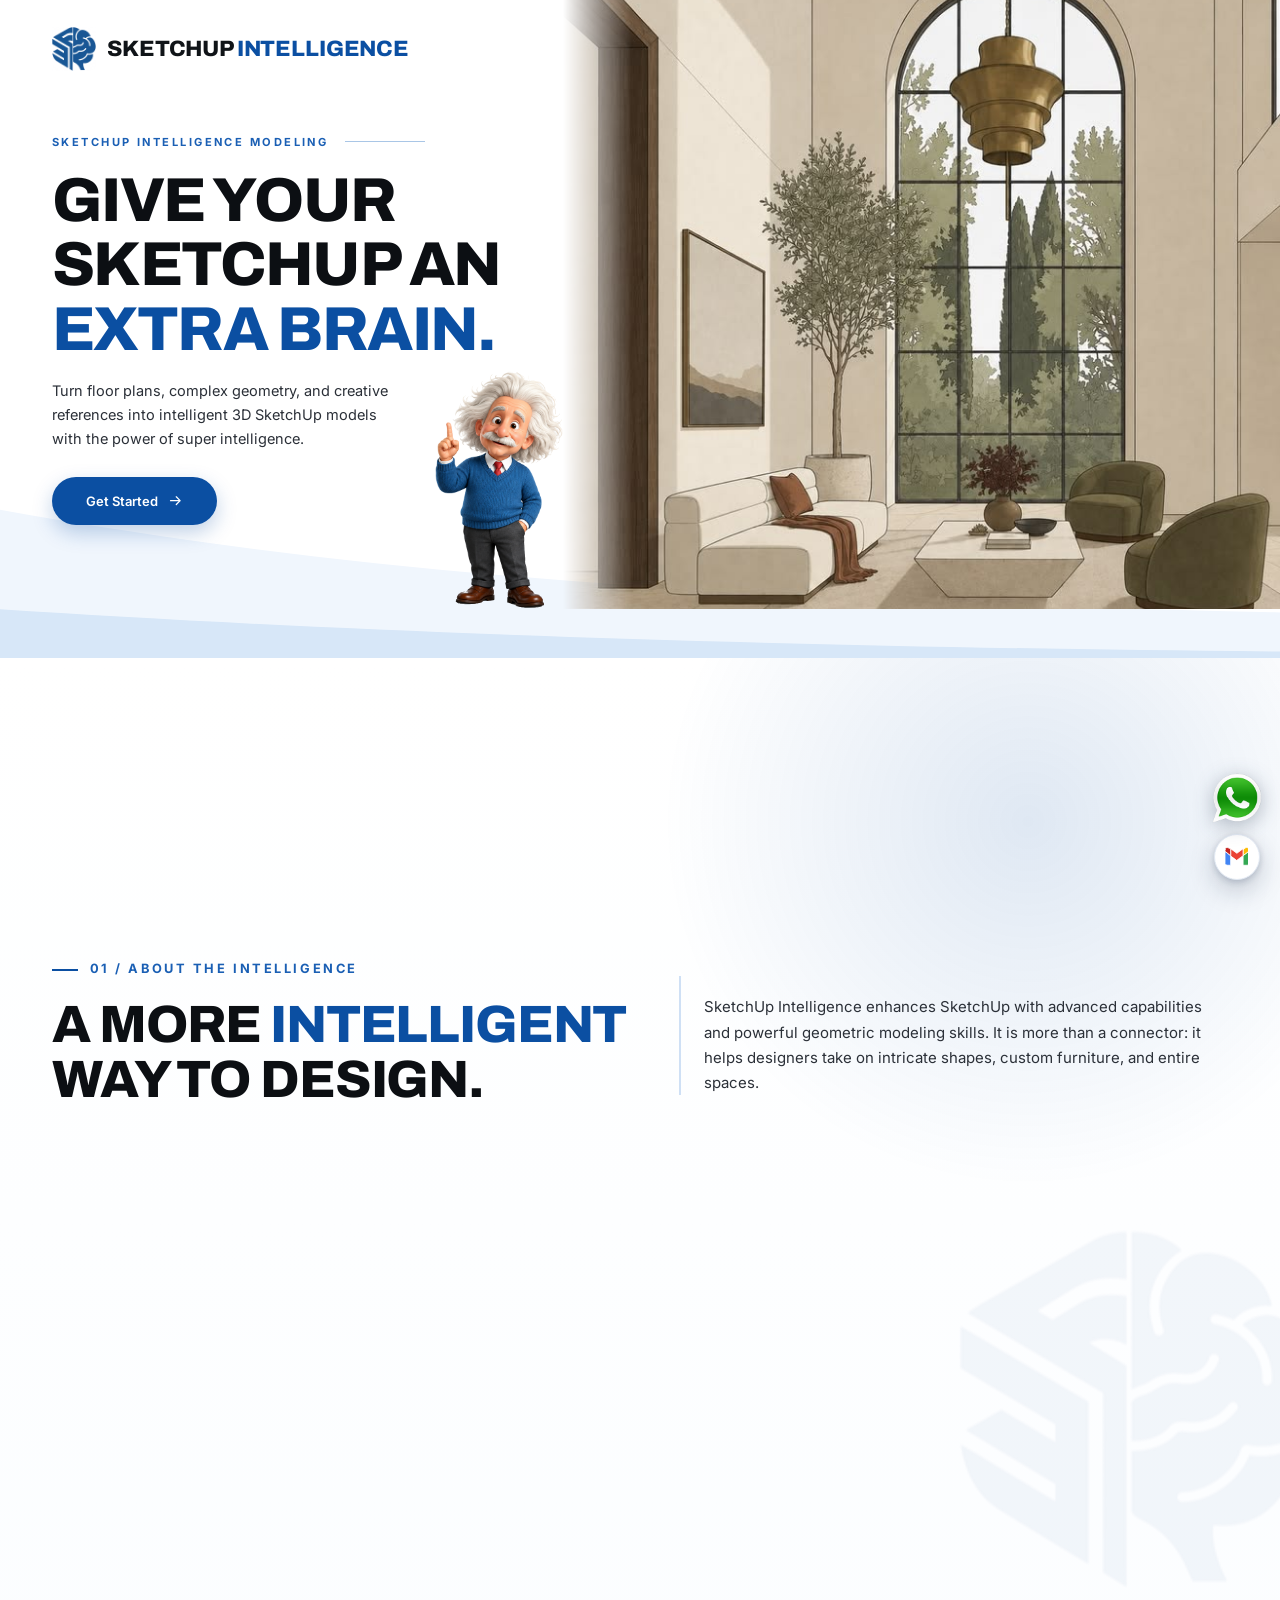
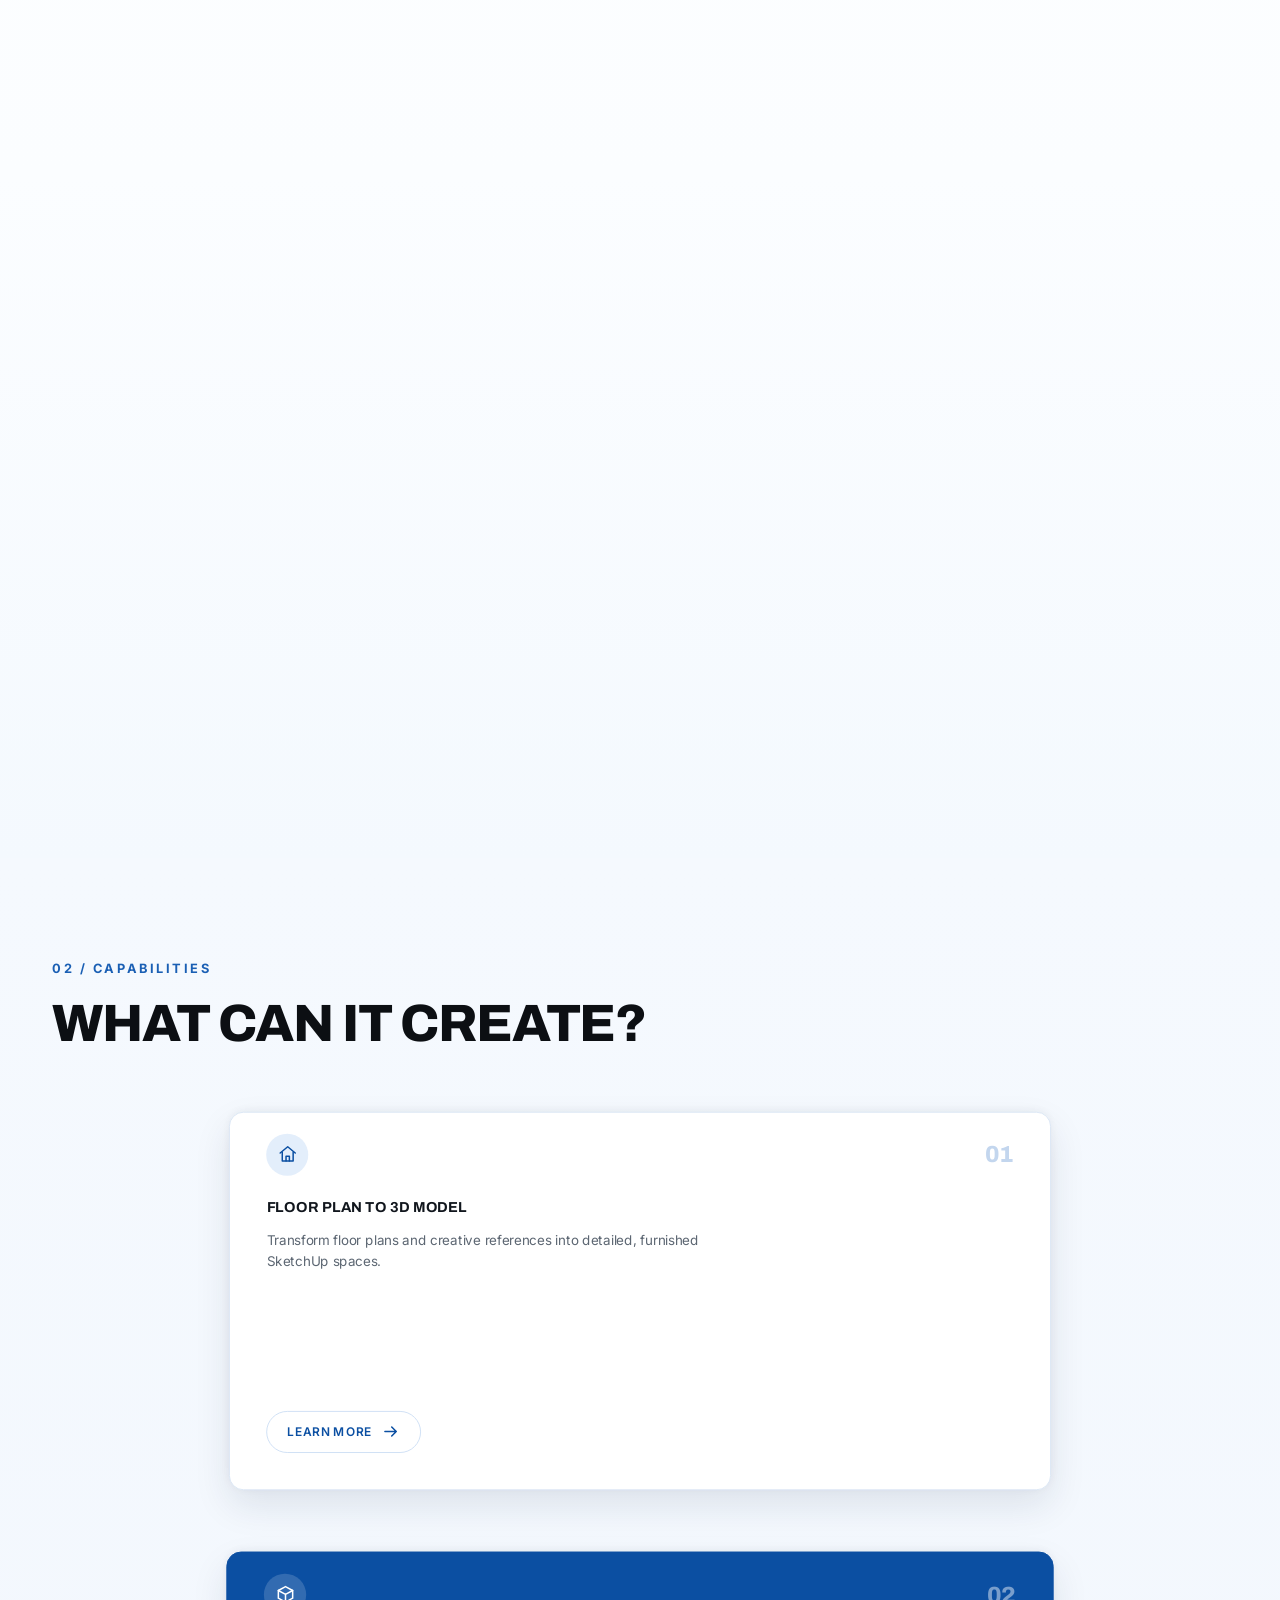
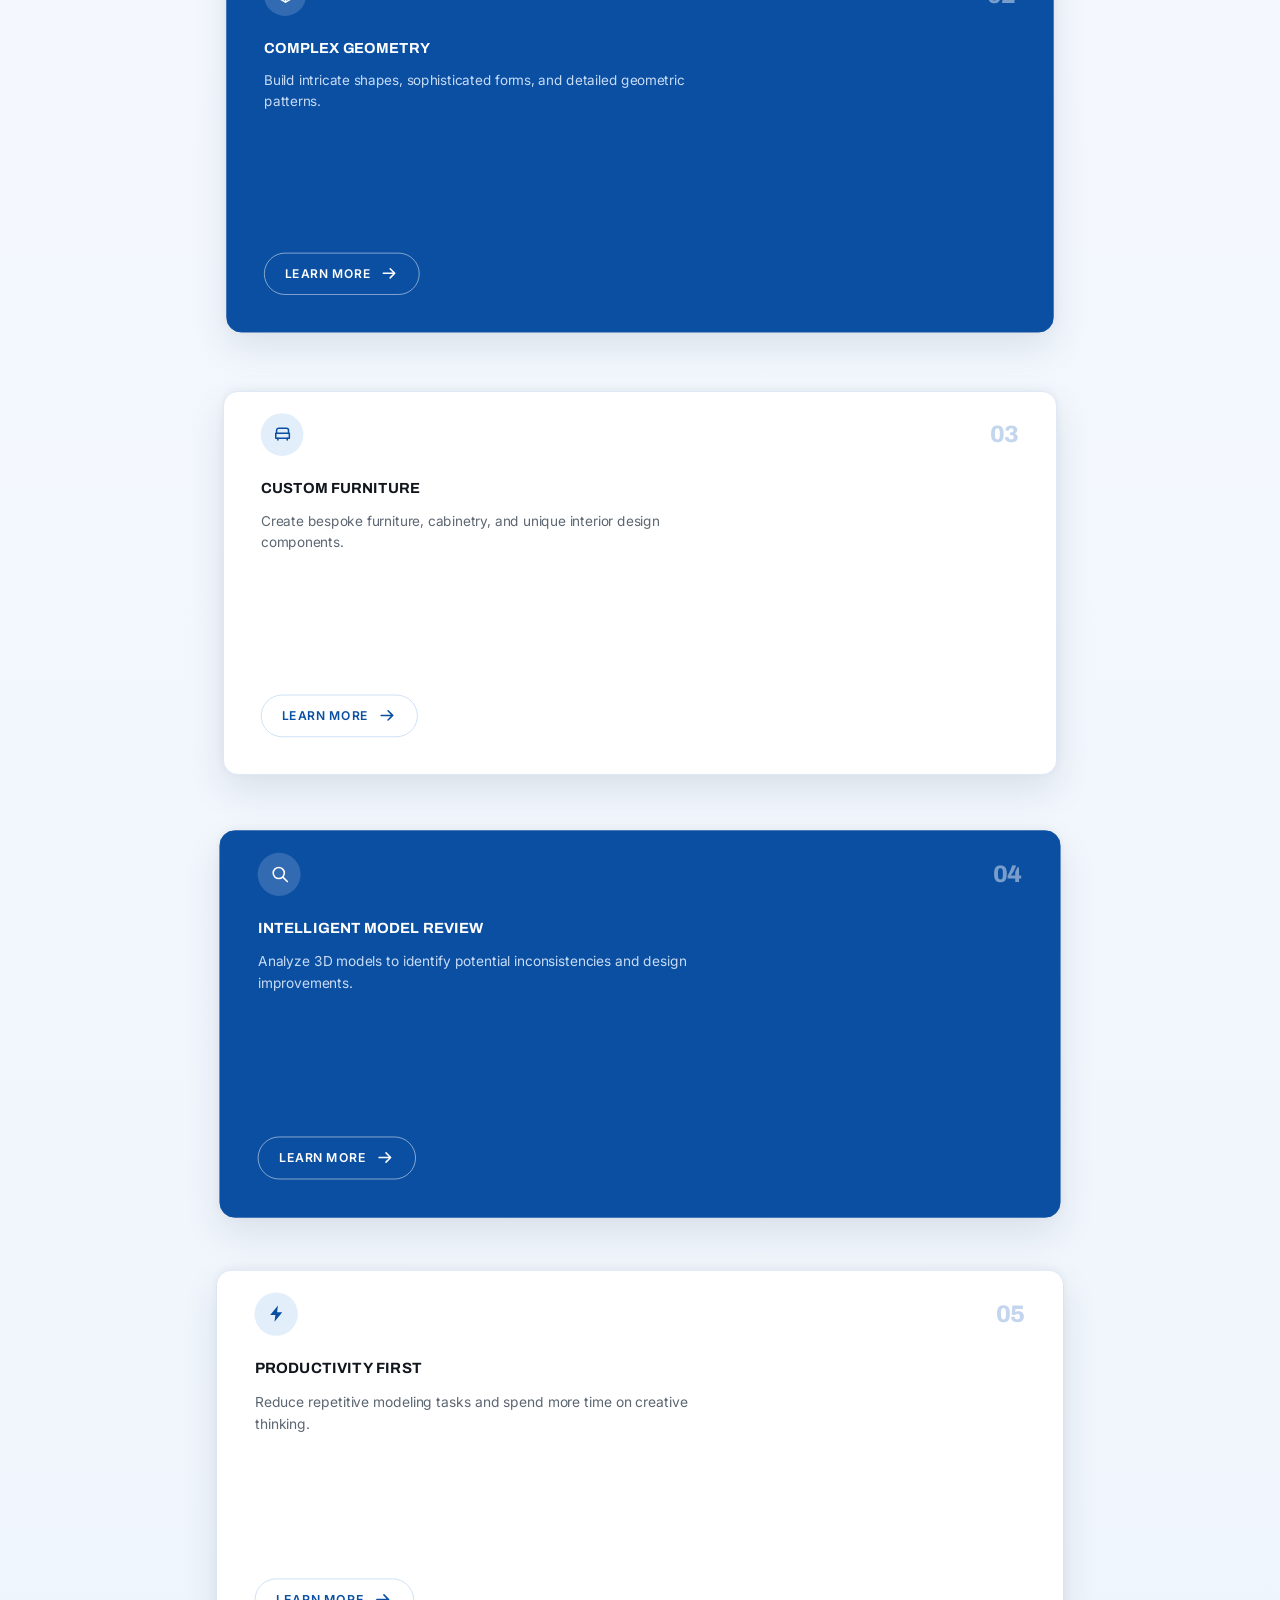
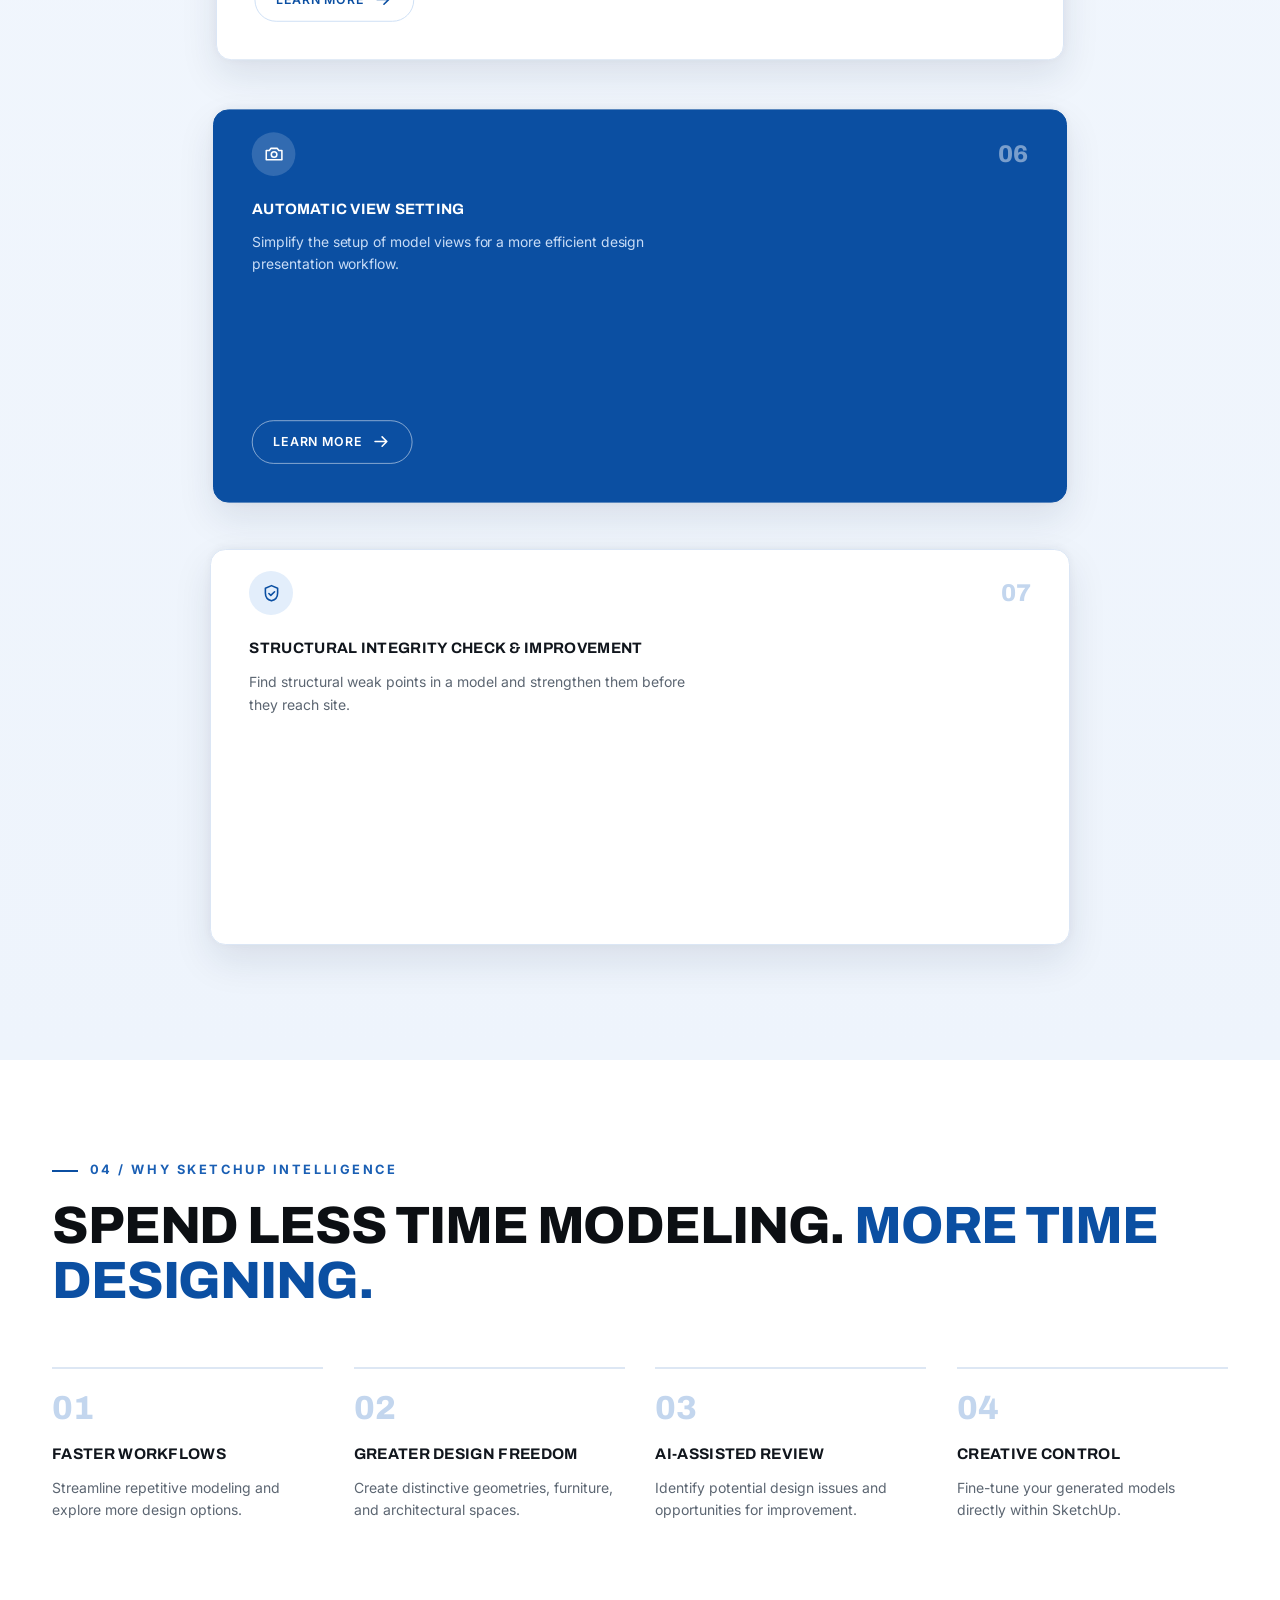
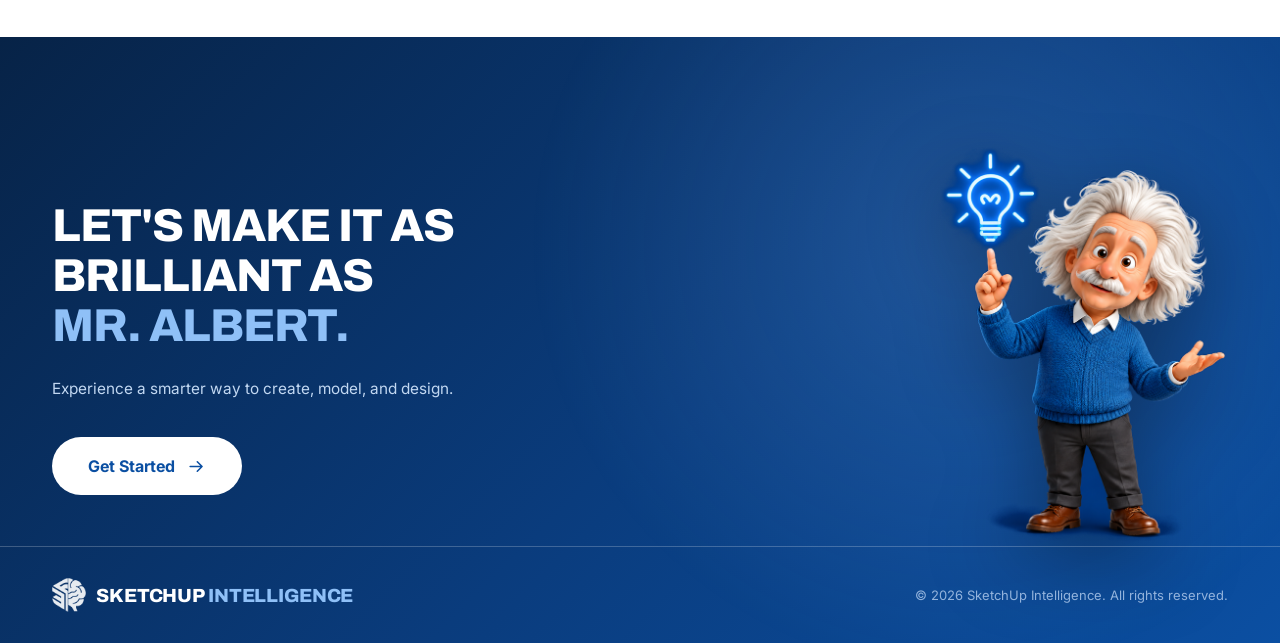
==== commit cde8ef5d: "Add a seventh capability card Structural Integrity Check & Improvement, numbered 07.  The sticky pil" ====
--- a/index.html
+++ b/index.html
@@ -220,6 +220,19 @@
             <svg viewBox="0 0 24 24" aria-hidden="true"><path d="M4 12h15M13 6l6 6-6 6" /></svg>
           </a>
         </article>
+
+        <!-- No detail page for this one yet, so it carries no "Learn more"
+             link - an arrow going nowhere is worse than no arrow. -->
+        <article class="fcard">
+          <span class="fcard-head">
+            <span class="badge">
+              <svg viewBox="0 0 24 24" aria-hidden="true"><path d="M12 3 19 6v5.4c0 4.3-2.9 7.9-7 9-4.1-1.1-7-4.7-7-9V6z" /><path d="m9 12 2.2 2.2L15.5 10" /></svg>
+            </span>
+            <span class="fcard-num">07</span>
+          </span>
+          <h3>Structural Integrity Check &amp; Improvement</h3>
+          <p>Find structural weak points in a model and strengthen them before they reach site.</p>
+        </article>
       </div>
     </div>
   </section>
--- a/styles.css
+++ b/styles.css
@@ -696,12 +696,13 @@
 /* Each card pins 64px lower than the one before, so the pile shows every
    icon and number down to the live card. Cards deeper in the pile sit
    fractionally smaller so the stacked edges taper away. */
-.fcard:nth-child(1) { top: clamp(78px, 11vh, 120px);              transform: scale(.962); }
-.fcard:nth-child(2) { top: calc(clamp(78px, 11vh, 120px) +  64px); transform: scale(.970); }
-.fcard:nth-child(3) { top: calc(clamp(78px, 11vh, 120px) + 128px); transform: scale(.978); }
-.fcard:nth-child(4) { top: calc(clamp(78px, 11vh, 120px) + 192px); transform: scale(.986); }
-.fcard:nth-child(5) { top: calc(clamp(78px, 11vh, 120px) + 256px); transform: scale(.993); }
-.fcard:nth-child(6) { top: calc(clamp(78px, 11vh, 120px) + 320px); transform: none; }
+.fcard:nth-child(1) { top: clamp(78px, 11vh, 120px);              transform: scale(.956); }
+.fcard:nth-child(2) { top: calc(clamp(78px, 11vh, 120px) +  64px); transform: scale(.962); }
+.fcard:nth-child(3) { top: calc(clamp(78px, 11vh, 120px) + 128px); transform: scale(.970); }
+.fcard:nth-child(4) { top: calc(clamp(78px, 11vh, 120px) + 192px); transform: scale(.978); }
+.fcard:nth-child(5) { top: calc(clamp(78px, 11vh, 120px) + 256px); transform: scale(.986); }
+.fcard:nth-child(6) { top: calc(clamp(78px, 11vh, 120px) + 320px); transform: scale(.993); }
+.fcard:nth-child(7) { top: calc(clamp(78px, 11vh, 120px) + 384px); transform: none; }
 
 /* after the per-card rules so it wins */
 .fgrid .fcard:hover { transform: scale(1) translateY(-4px); }
@@ -1137,6 +1138,7 @@
   .fcard:nth-child(4) { top: calc(clamp(68px, 9vh, 92px) + 156px); }
   .fcard:nth-child(5) { top: calc(clamp(68px, 9vh, 92px) + 208px); }
   .fcard:nth-child(6) { top: calc(clamp(68px, 9vh, 92px) + 260px); }
+  .fcard:nth-child(7) { top: calc(clamp(68px, 9vh, 92px) + 312px); }
   .why-grid { grid-template-columns: repeat(2, minmax(0, 1fr)); }
   .intro-mark { width: 220px; opacity: .04; }
 }
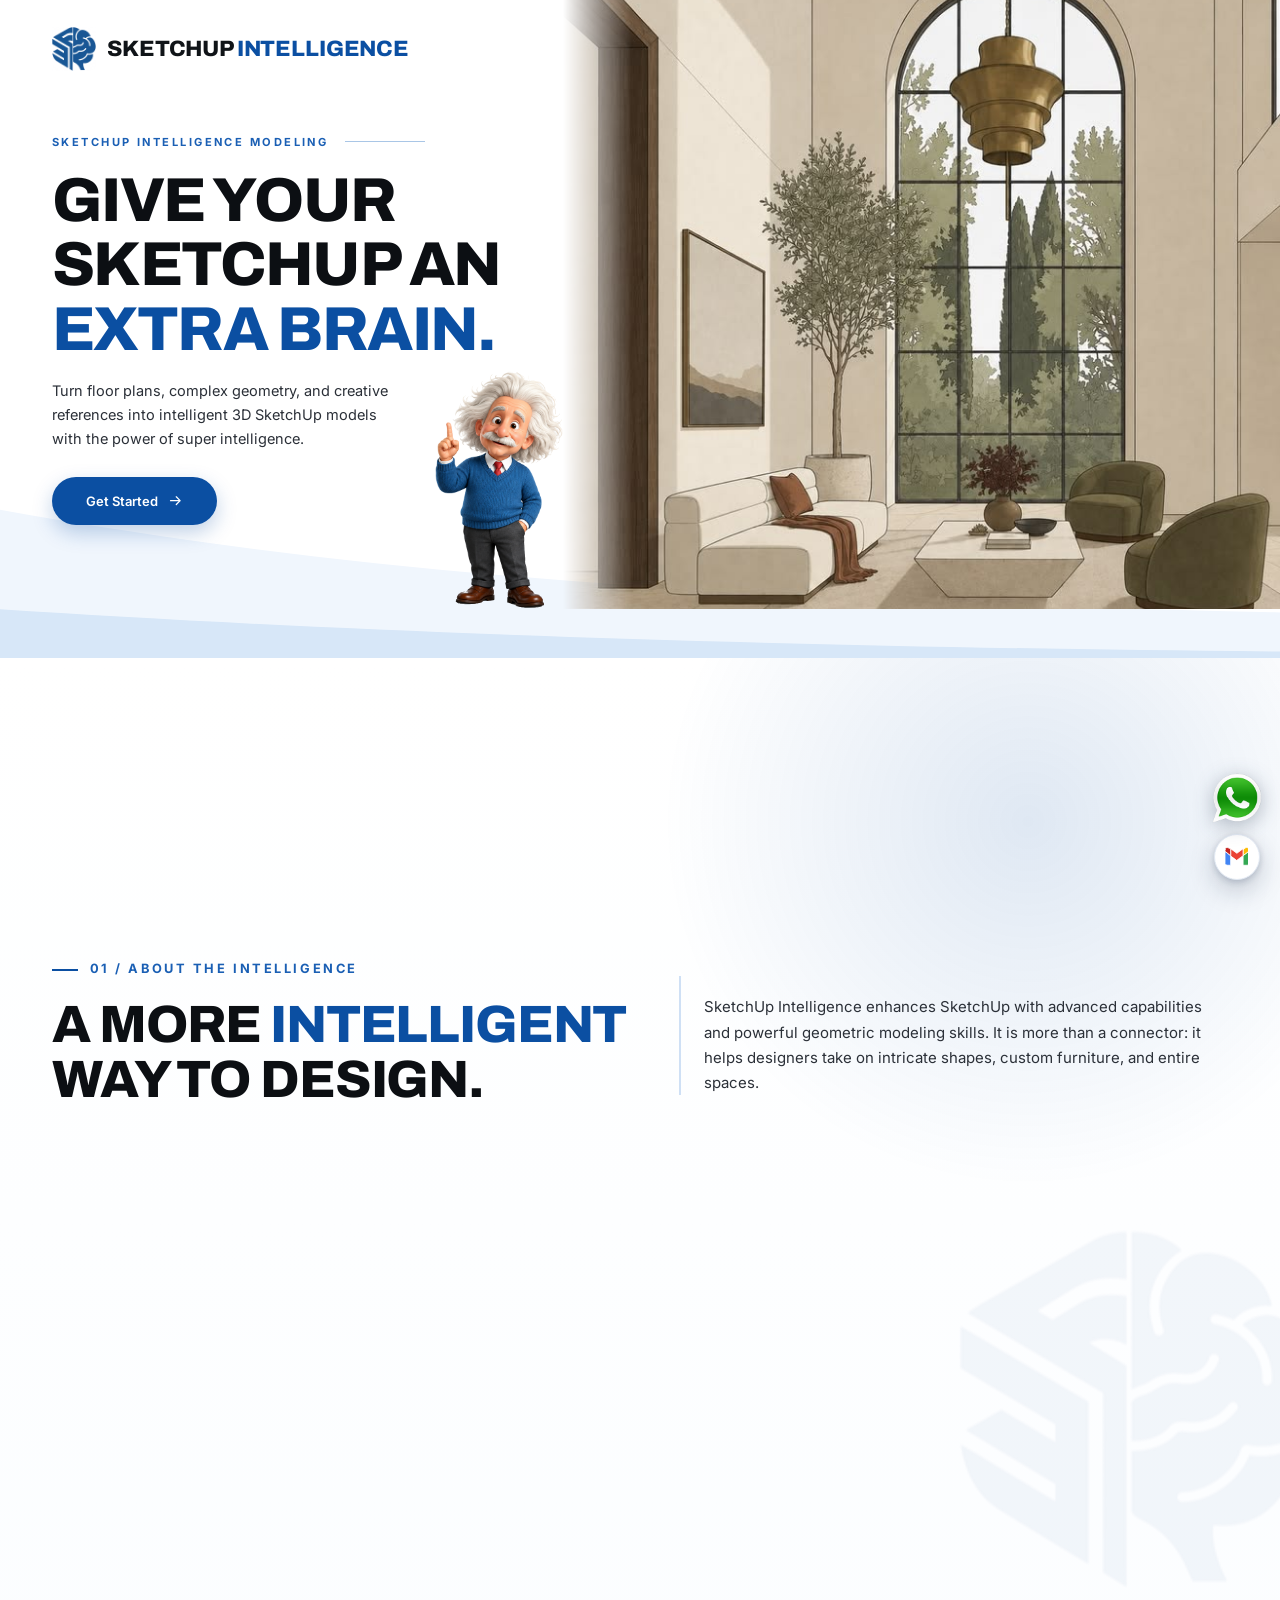
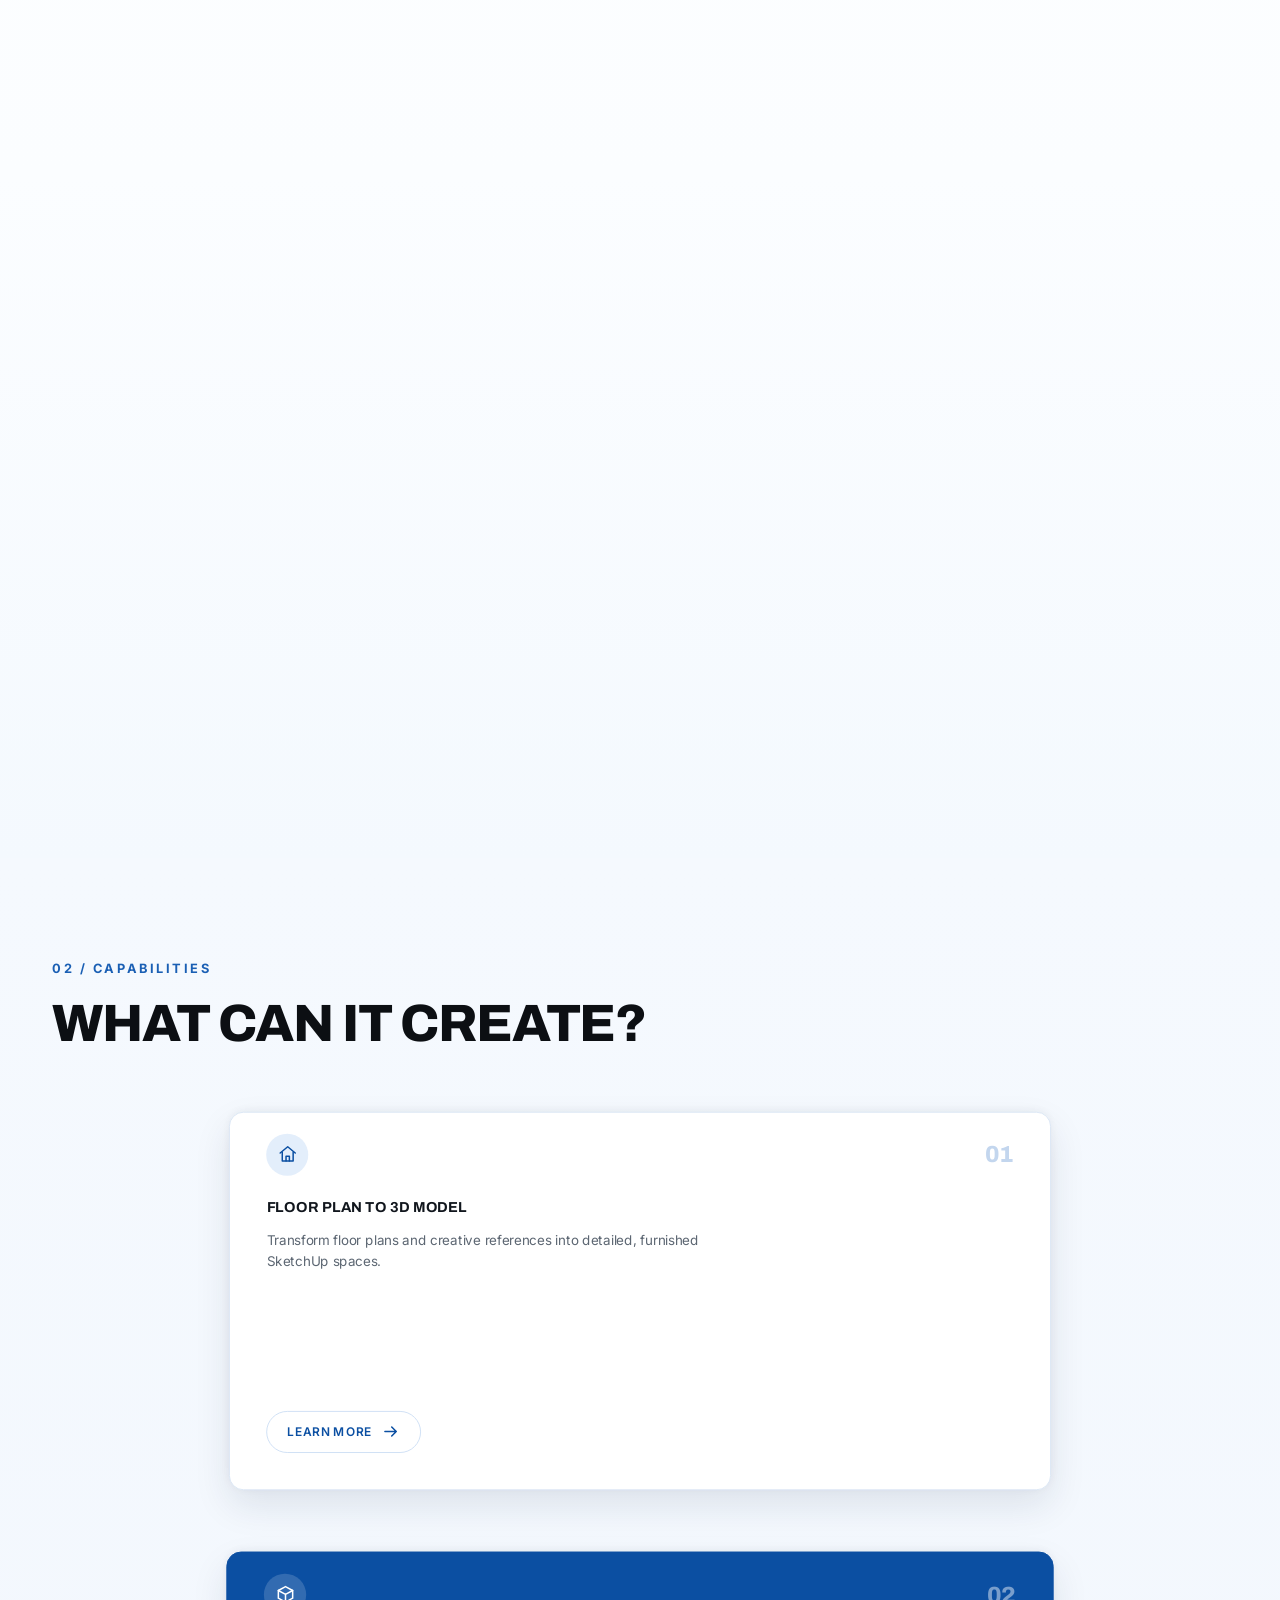
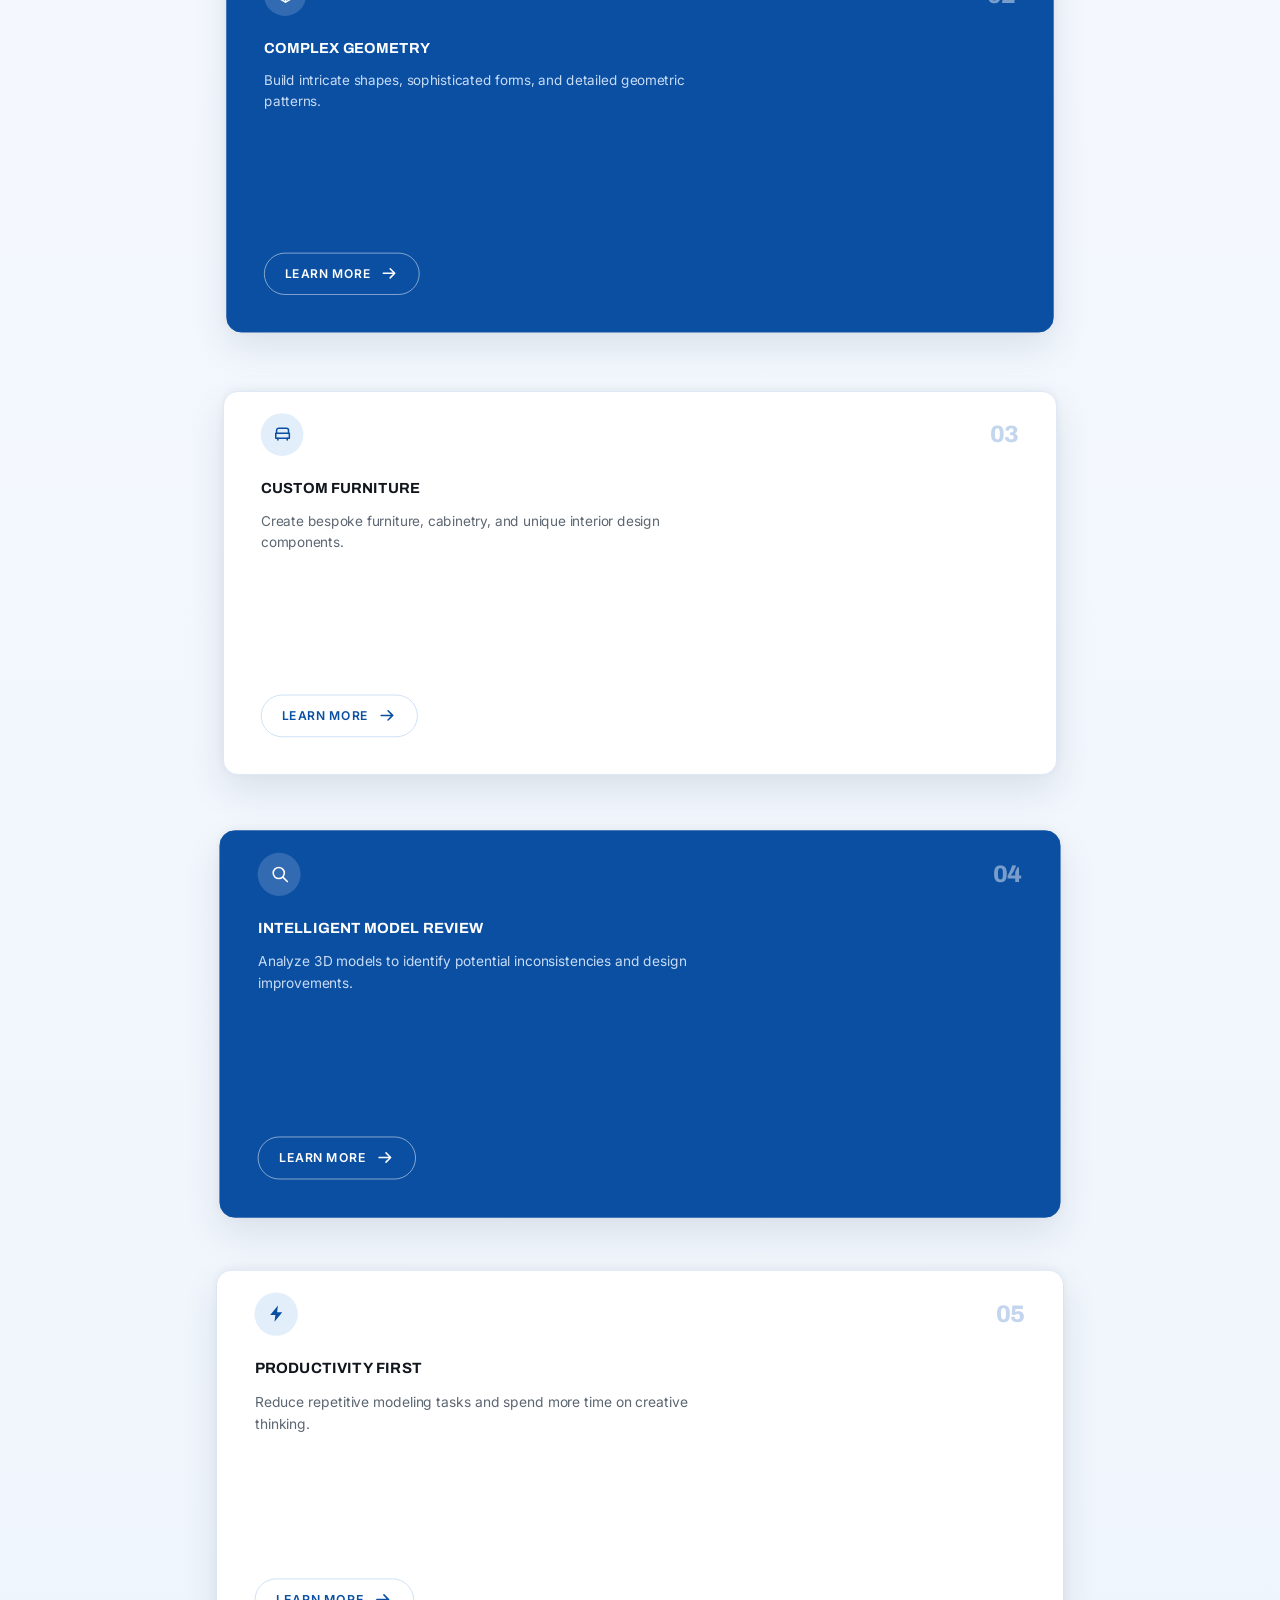
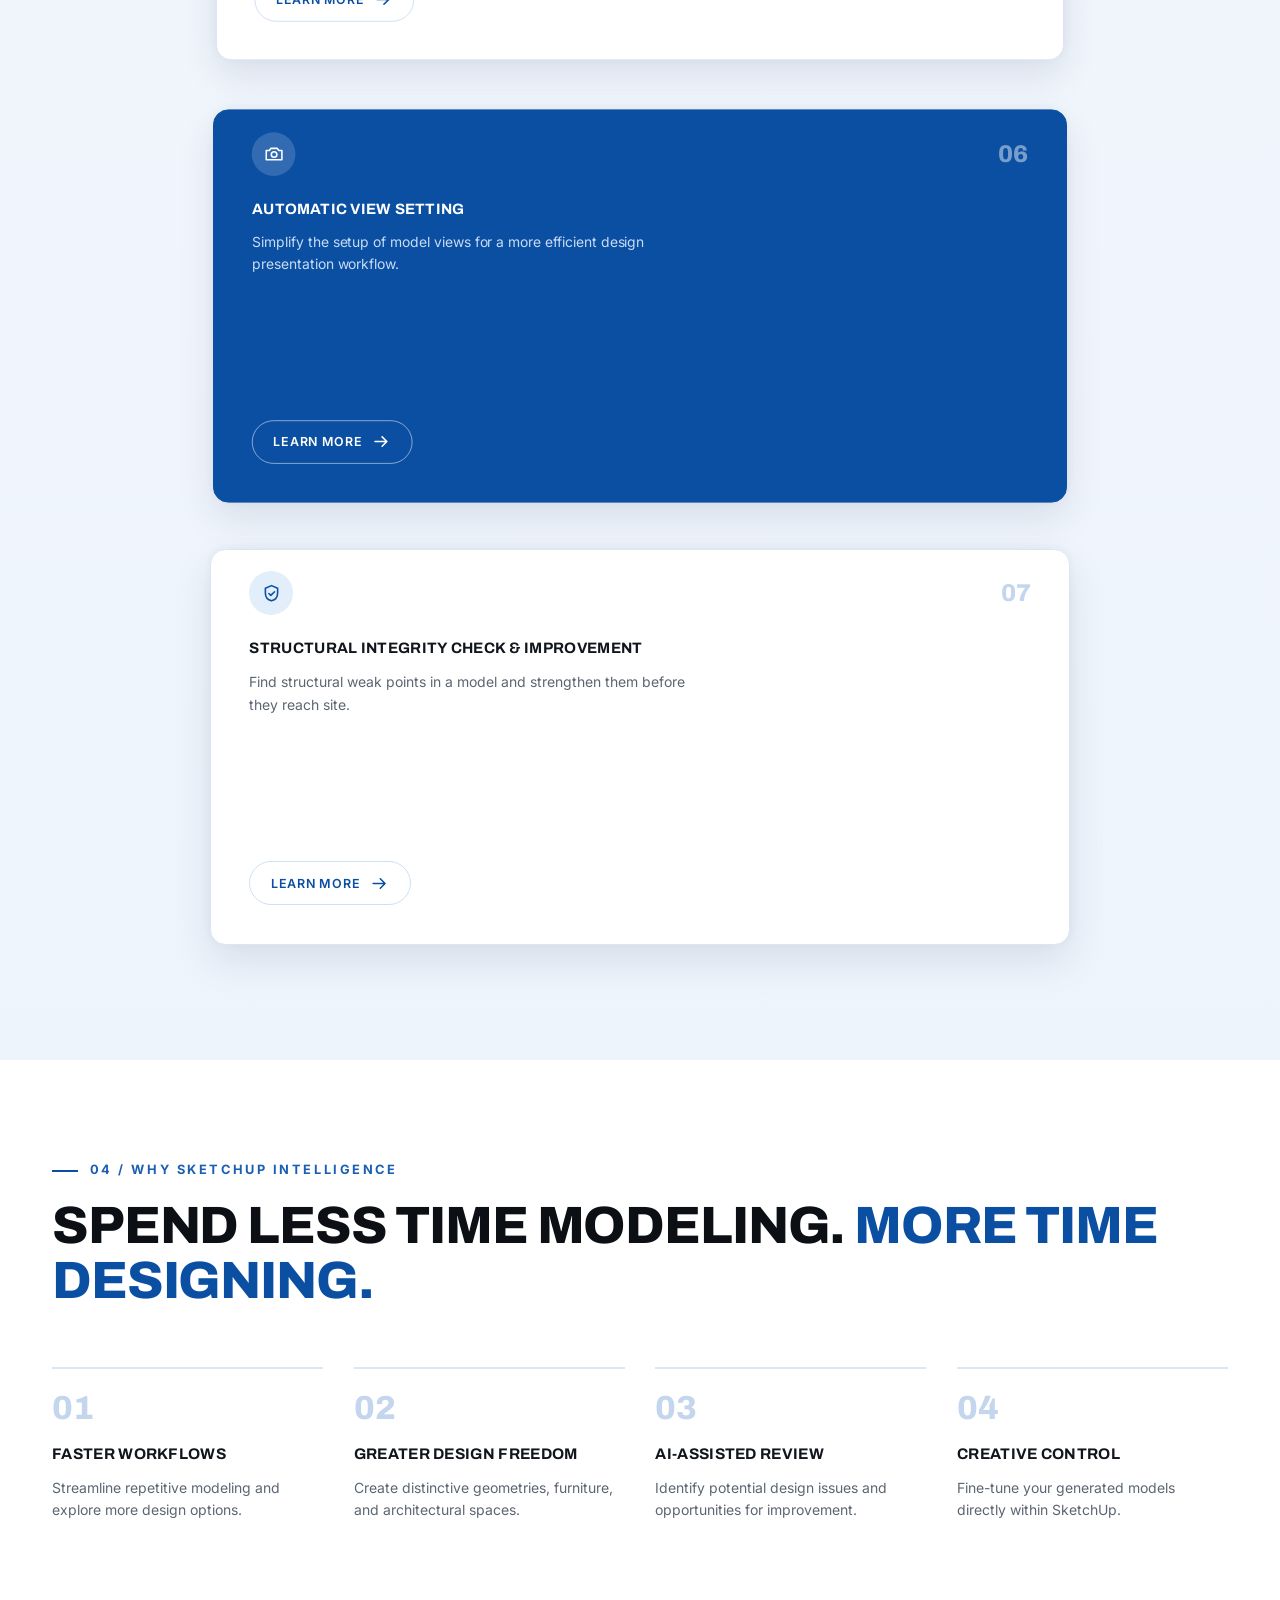
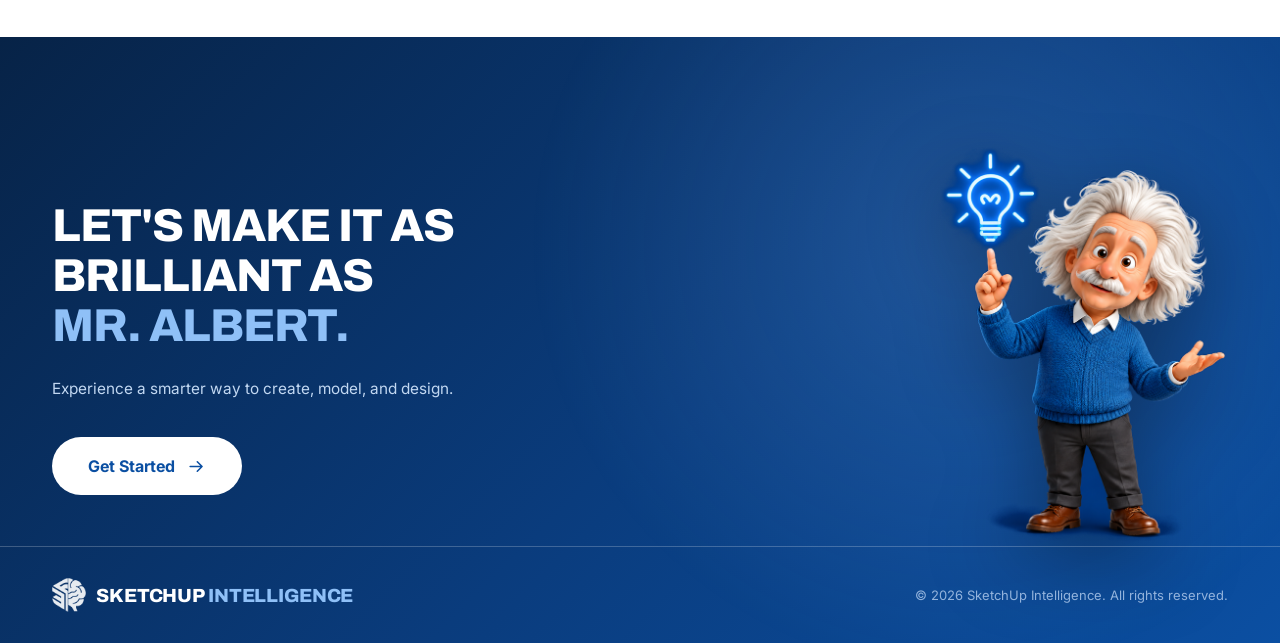
==== commit 38888a21: "Give capability 07 a detail page Card 07 gets its Learn more button back, pointing at a new structur" ====
--- a/index.html
+++ b/index.html
@@ -221,8 +221,6 @@
           </a>
         </article>
 
-        <!-- No detail page for this one yet, so it carries no "Learn more"
-             link - an arrow going nowhere is worse than no arrow. -->
         <article class="fcard">
           <span class="fcard-head">
             <span class="badge">
@@ -232,6 +230,10 @@
           </span>
           <h3>Structural Integrity Check &amp; Improvement</h3>
           <p>Find structural weak points in a model and strengthen them before they reach site.</p>
+          <a class="fcard-go" href="capabilities/structural-integrity-check.html" aria-label="Read more about Structural Integrity Check and Improvement">
+            <span>Learn more</span>
+            <svg viewBox="0 0 24 24" aria-hidden="true"><path d="M4 12h15M13 6l6 6-6 6" /></svg>
+          </a>
         </article>
       </div>
     </div>
@@ -301,11 +303,7 @@
   </section>
 
   <!-- Floating contact shortcuts, fixed bottom-right on every page.
-       WhatsApp is an icon rather than a link until a number exists.
-
-       The bubble is a real <circle> plus an overlapping tail, not one
-       transcribed outline - a hand-copied silhouette kept faceting into
-       straight chords where it should have been round. -->
+       WhatsApp is an icon rather than a link until a number exists. -->
   <div class="quick-contact">
     <span class="qc-btn qc-whatsapp" role="img" aria-label="WhatsApp">
       <img src="assets/whatsapp.png" alt="" />
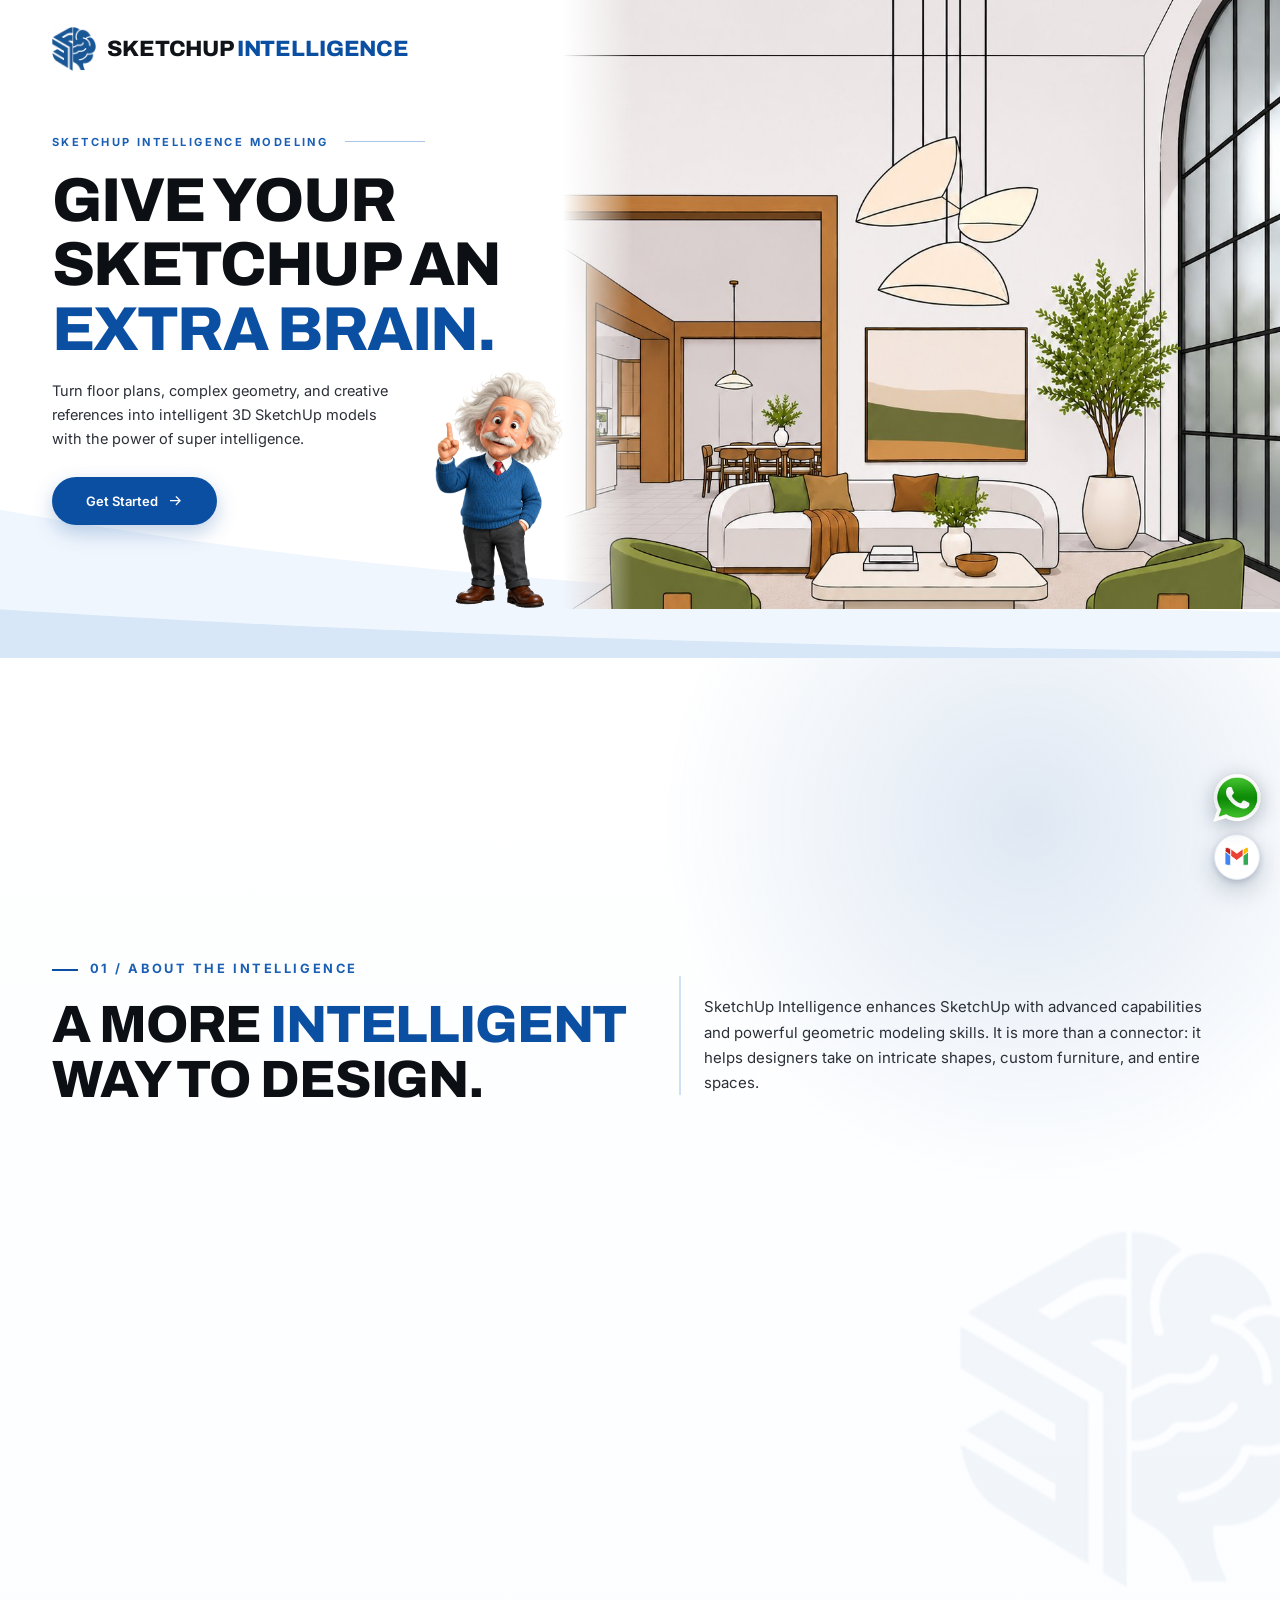
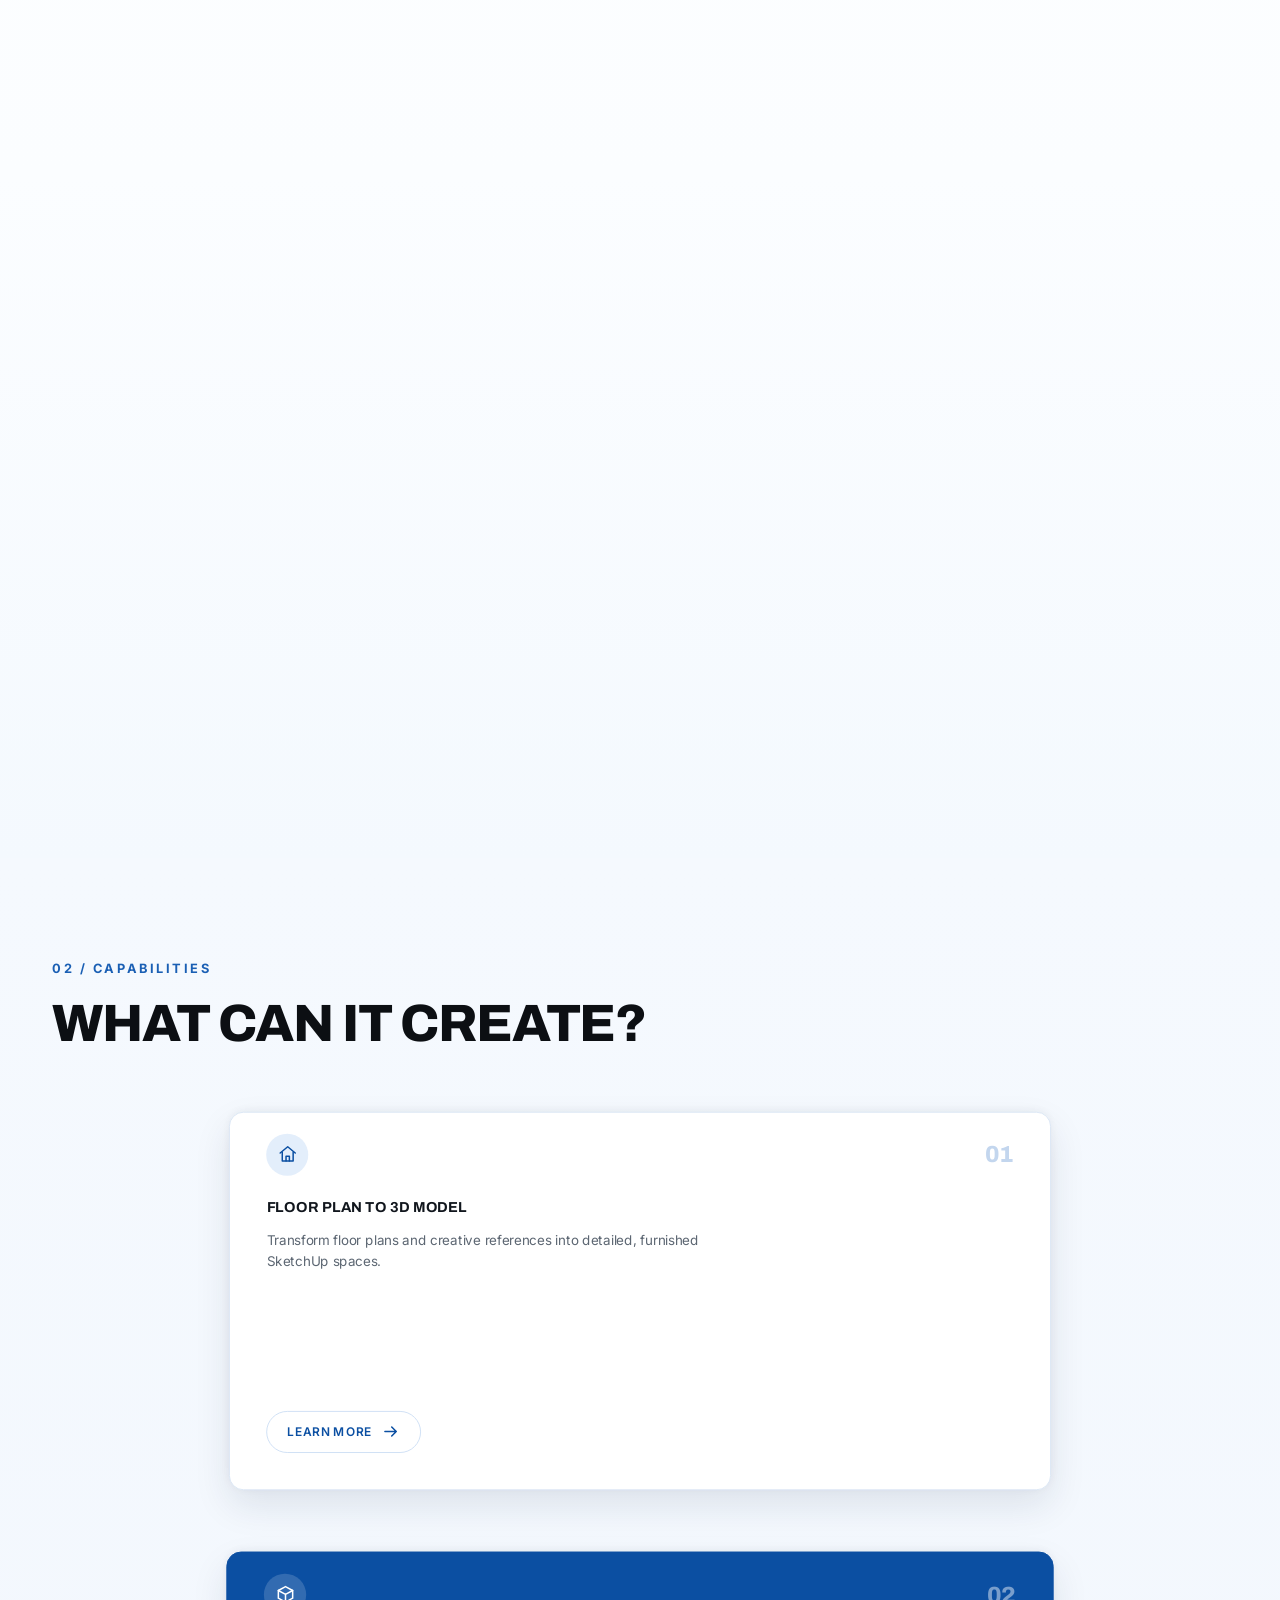
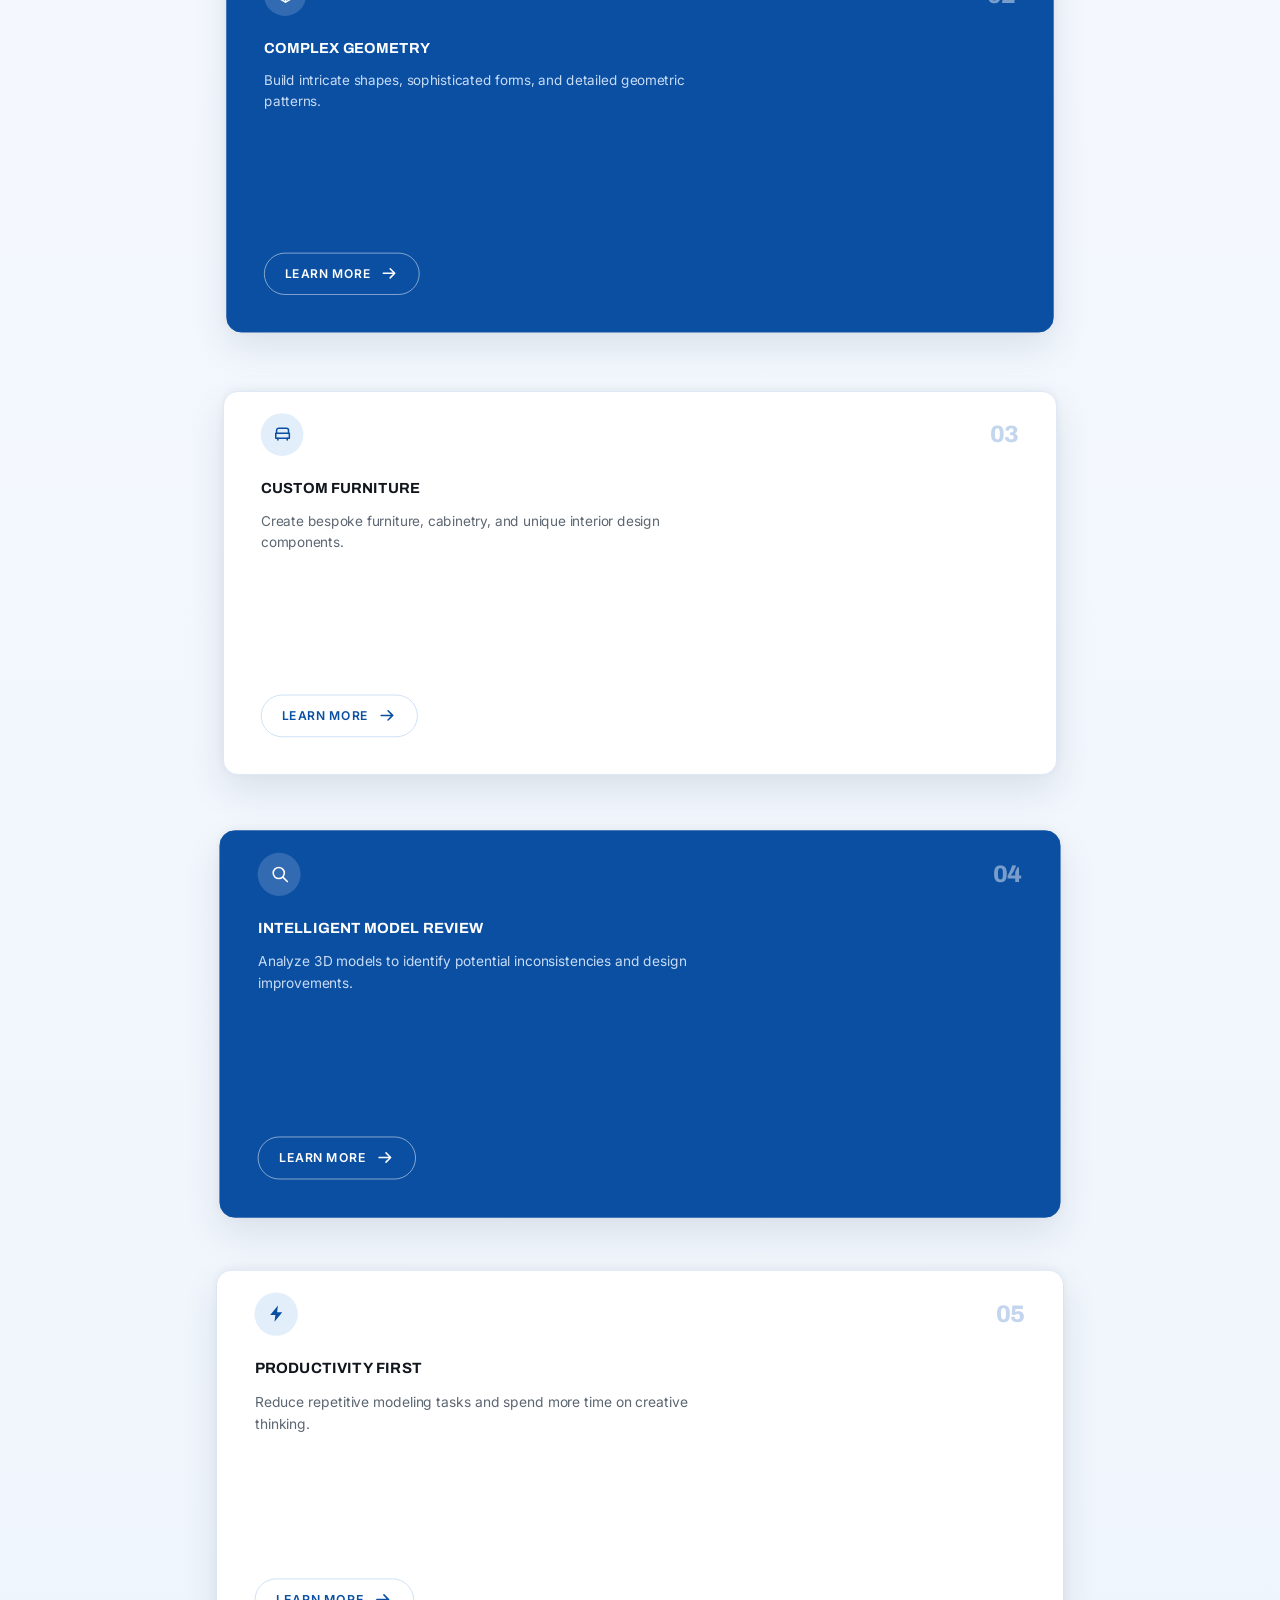
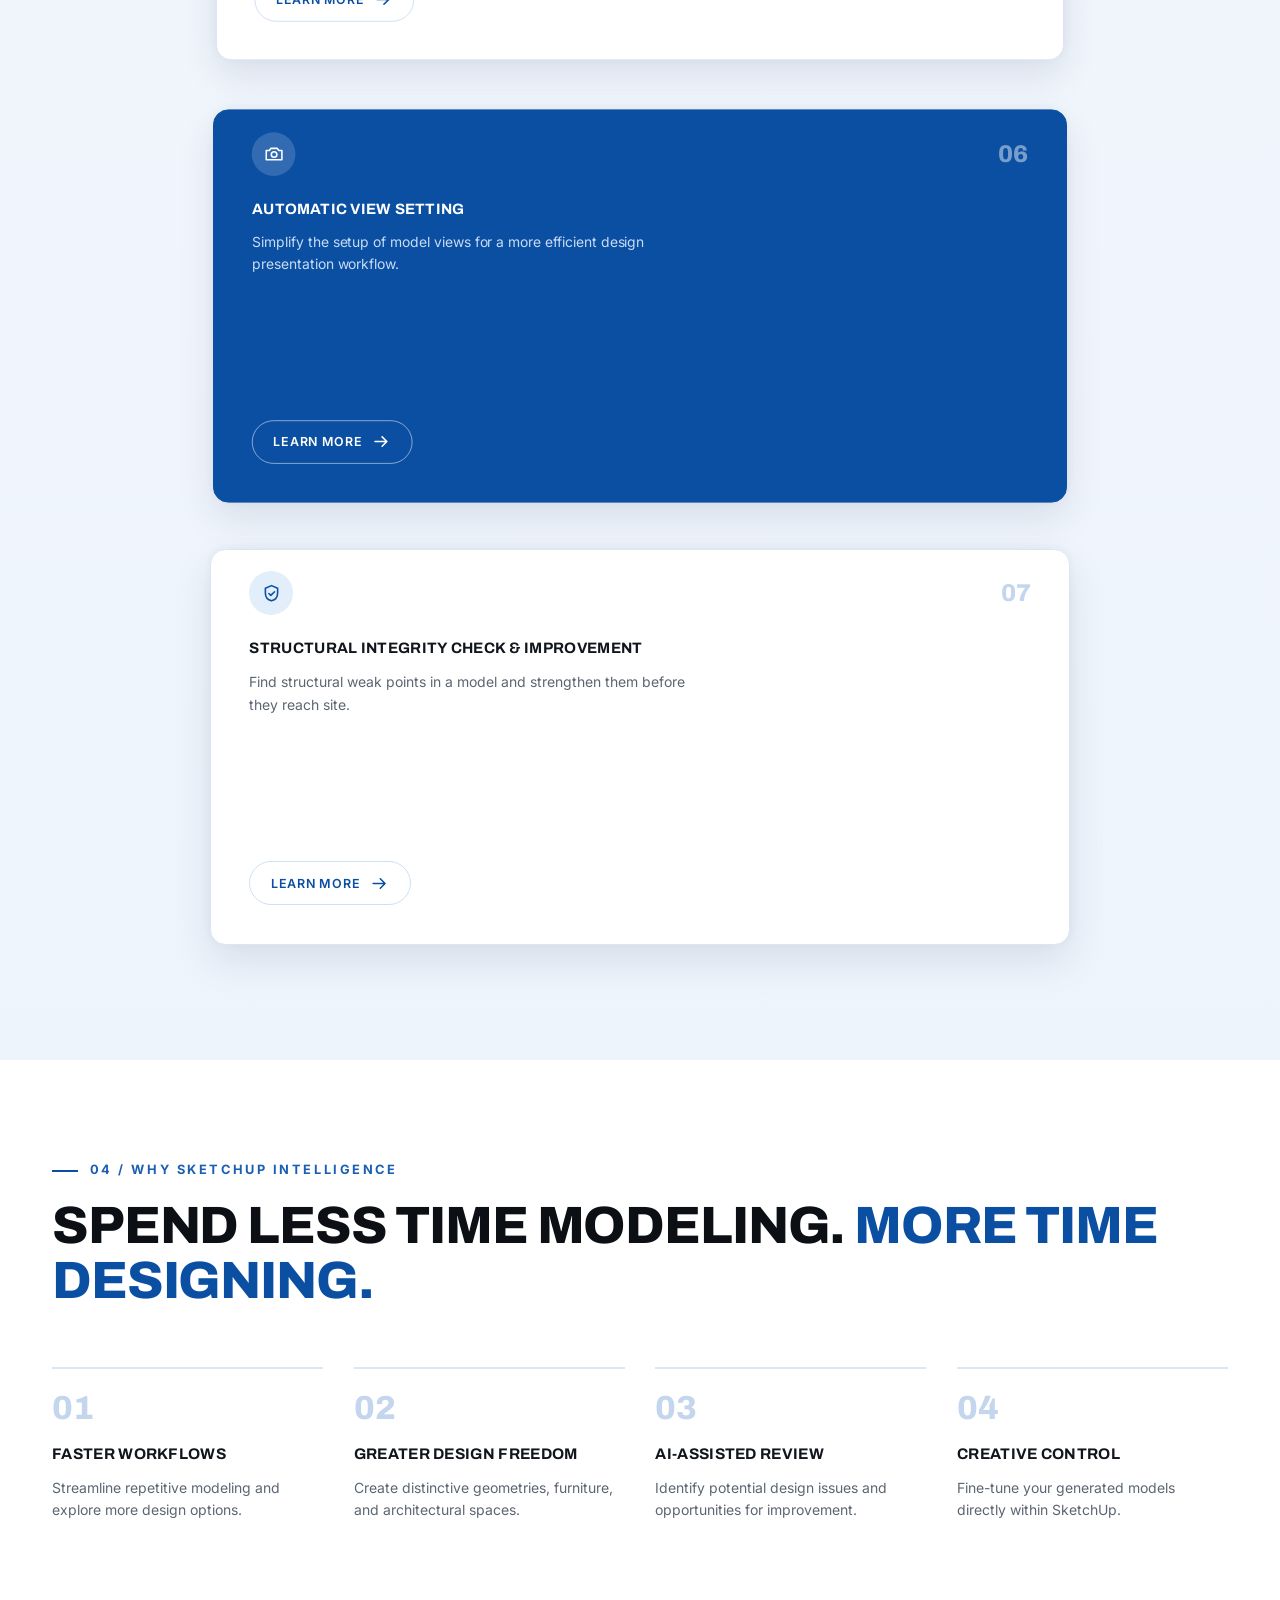
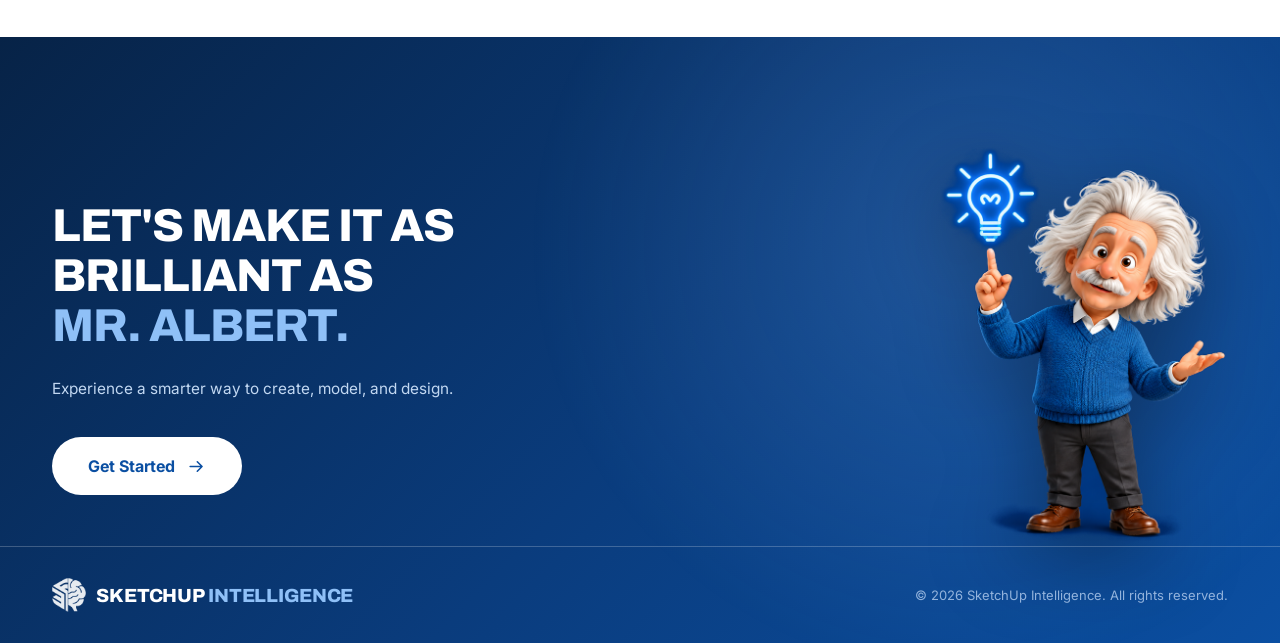
==== commit a8630d39: "Replace the hero artwork Swaps in the taller living-room render. The slot crops to a 937x795 band at" ====
--- a/index.html
+++ b/index.html
@@ -37,7 +37,7 @@
 
     <!-- hero artwork -->
     <div class="hero-art" data-reveal="right">
-      <img class="backdrop" src="assets/interior.jpg" alt="Illustrated double-height living room with a tall arched window, olive tree and low seating" />
+      <img class="backdrop" src="assets/interior.jpg" alt="Illustrated double-height living room with a tall arched window, olive tree, curved white sofa and green armchairs" />
     </div>
 
     <!-- header -->
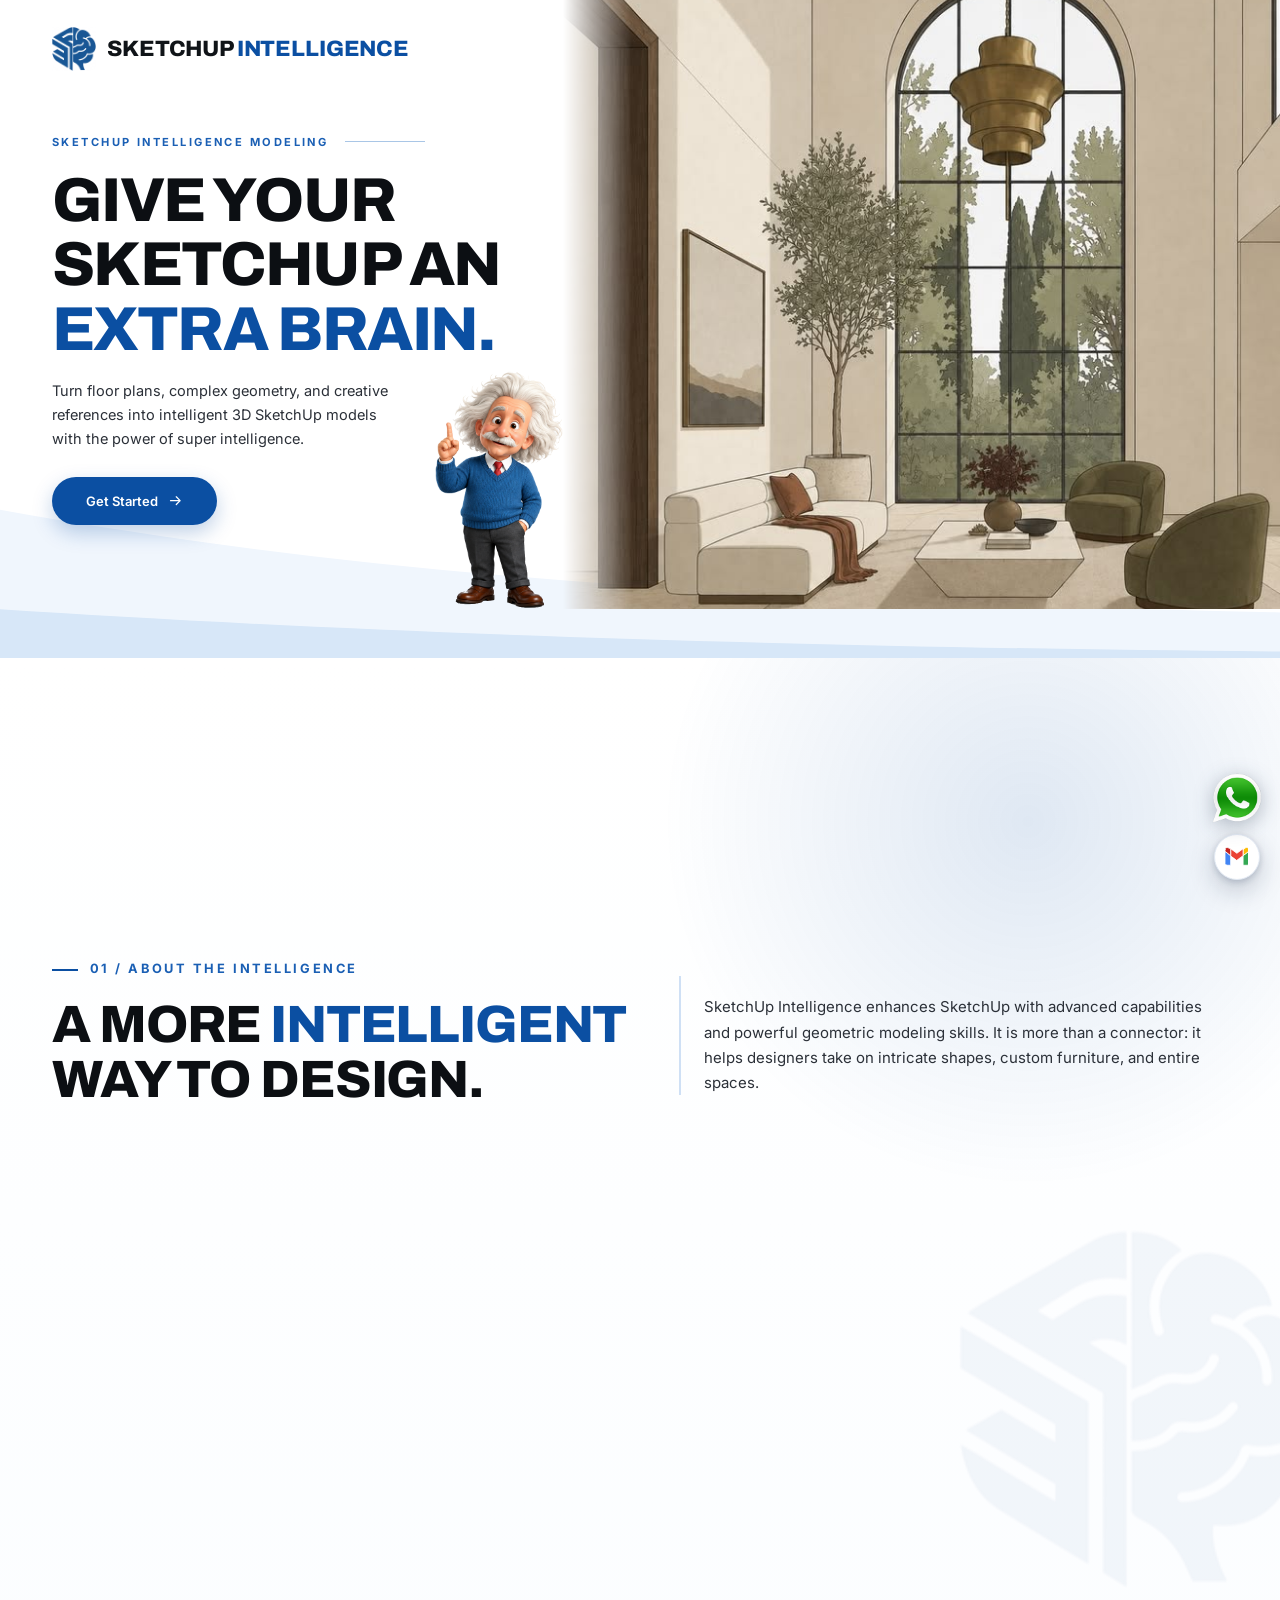
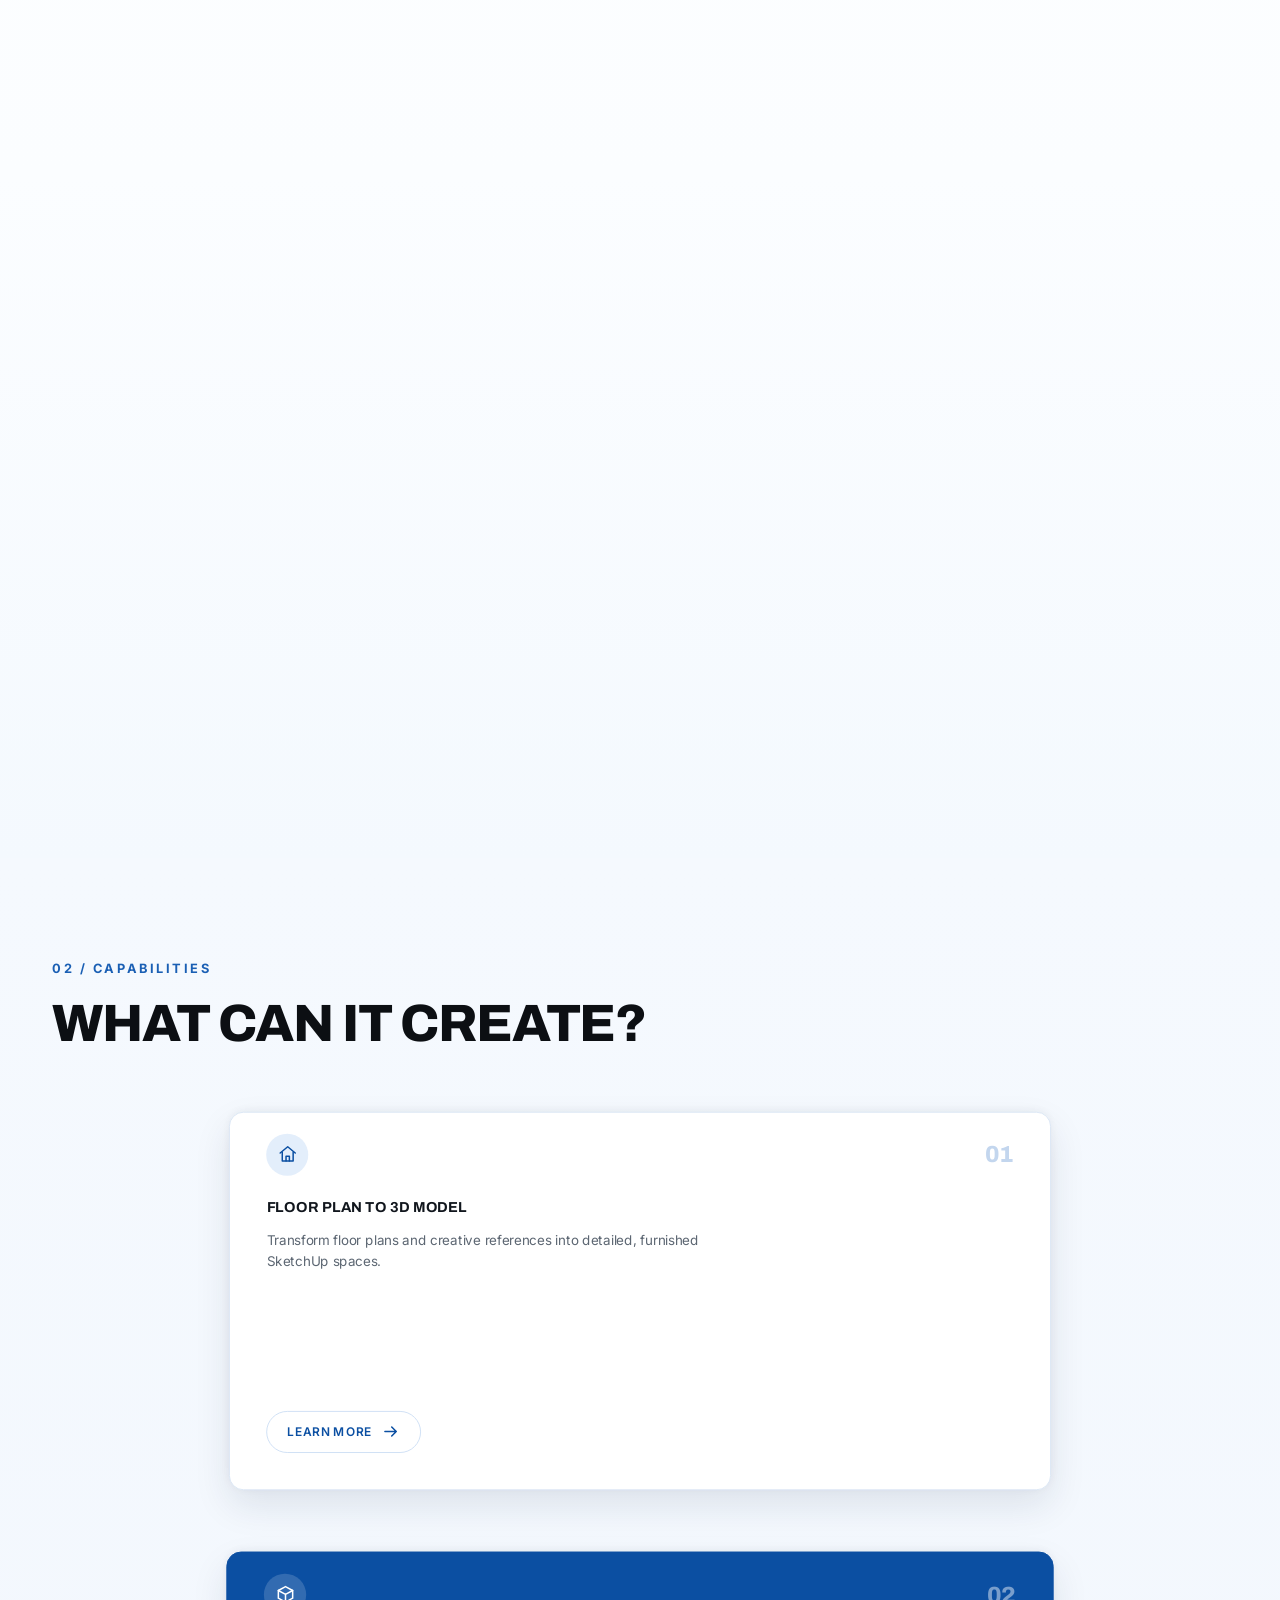
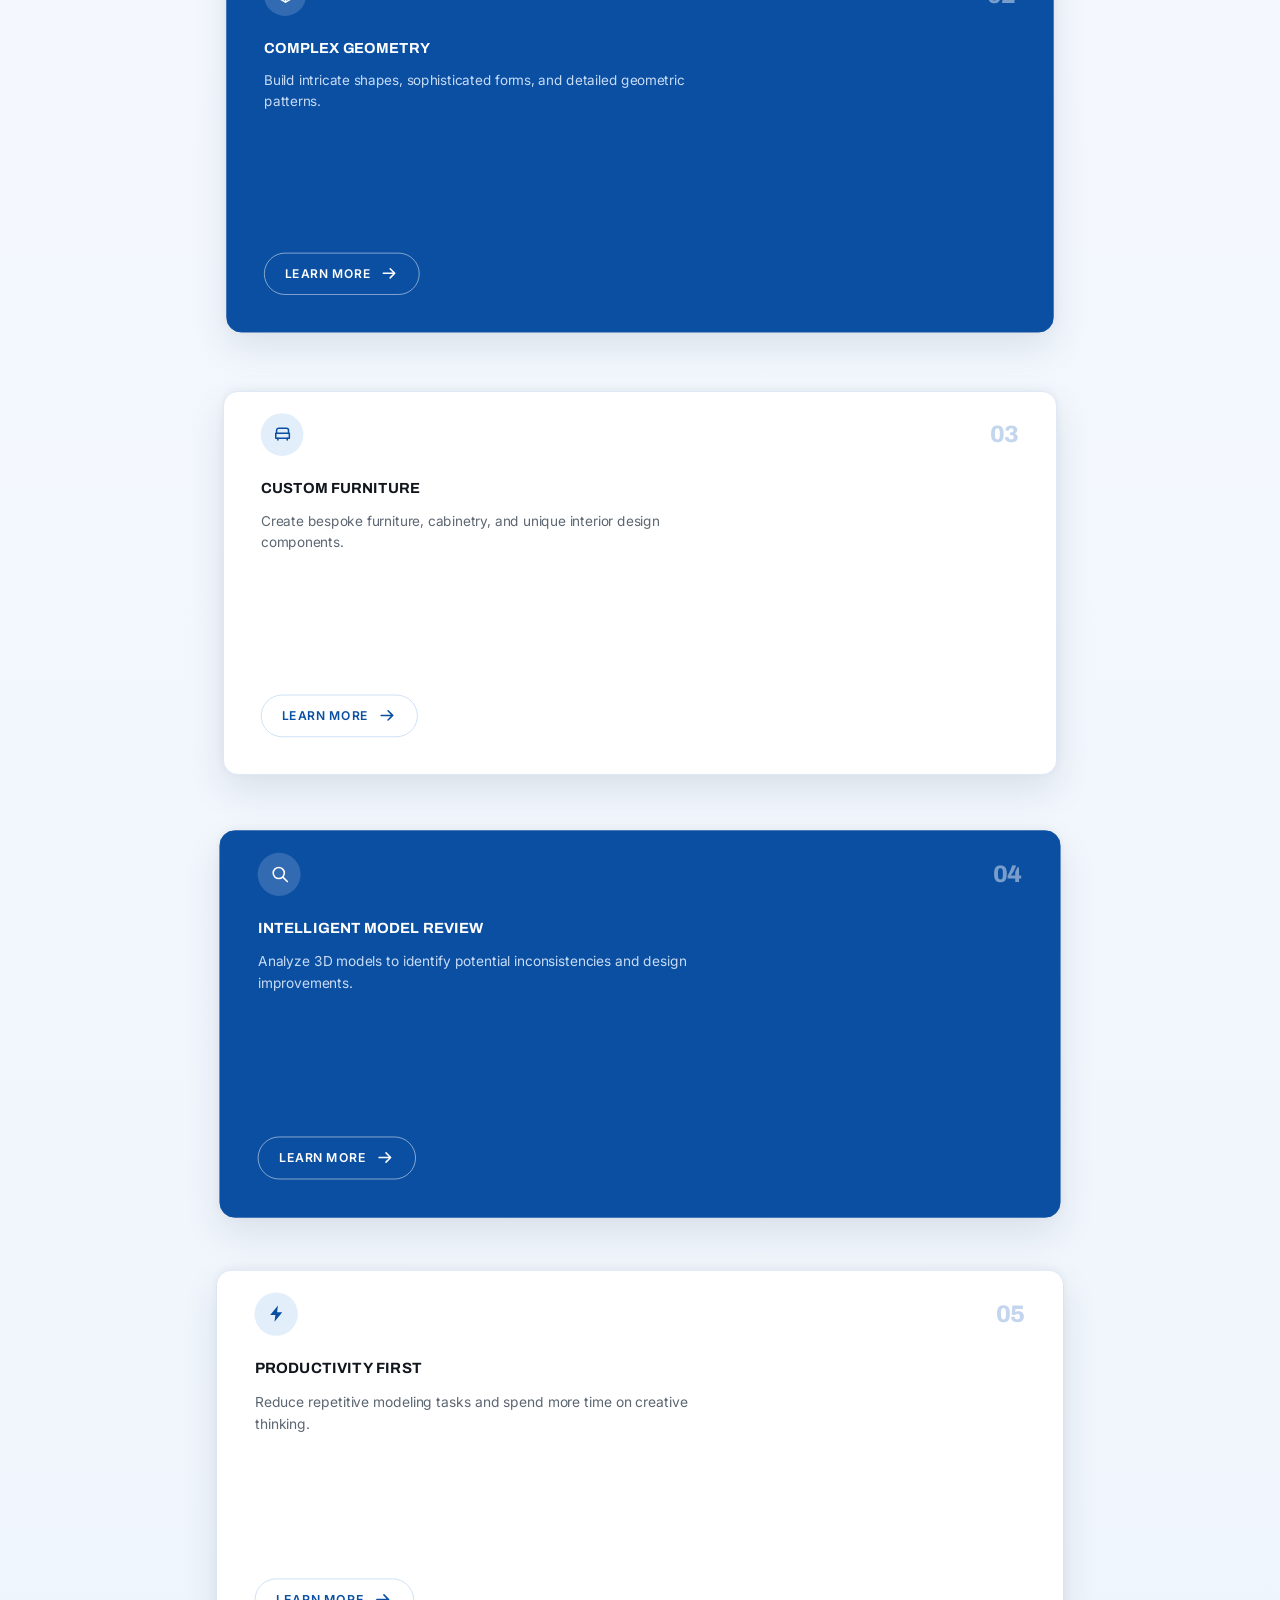
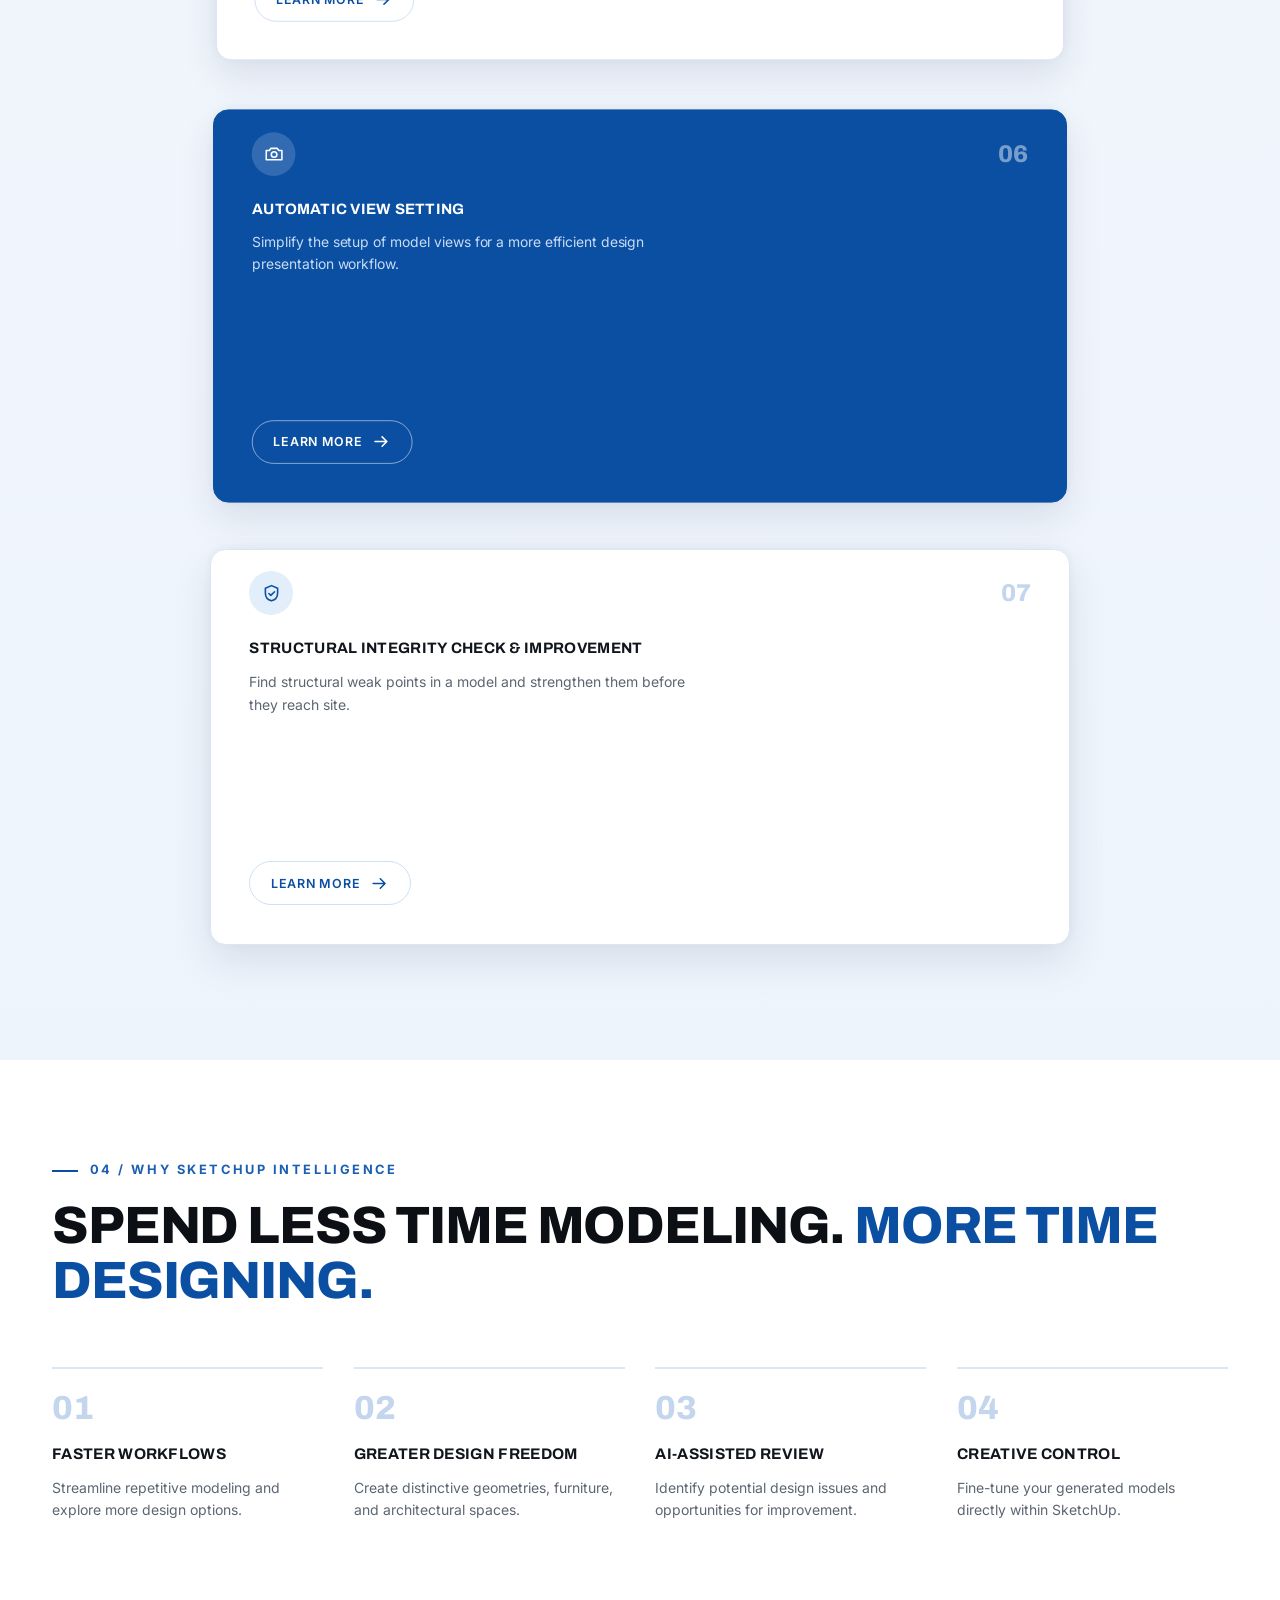
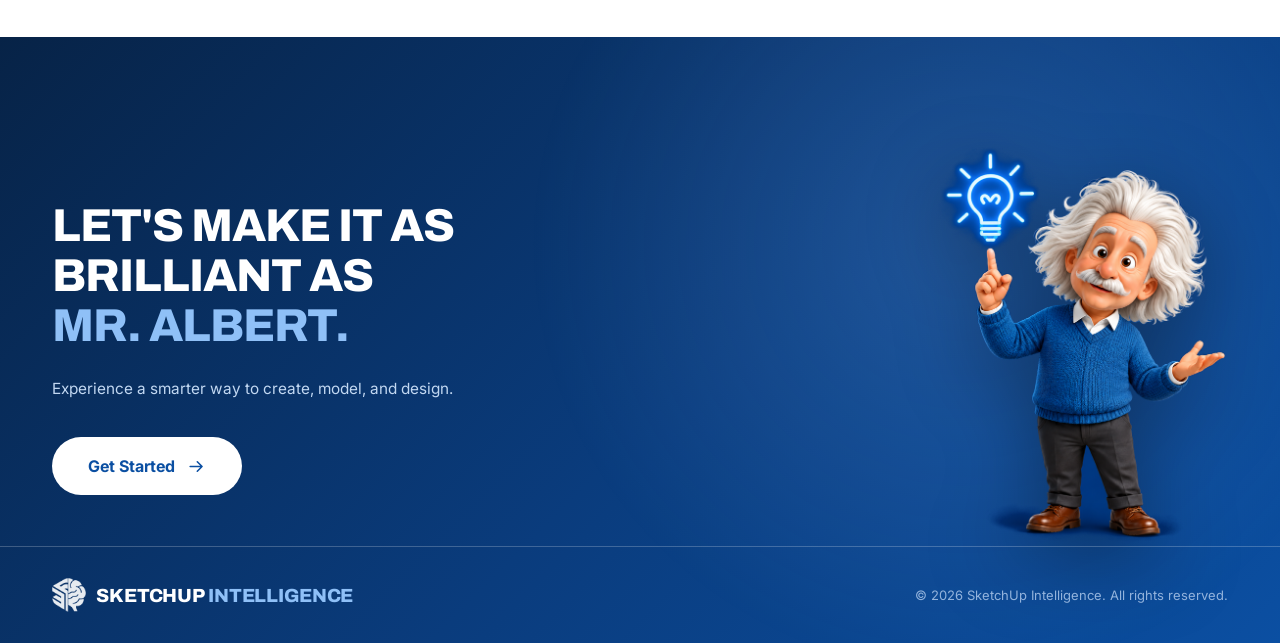
==== commit 166d0278: "Revert "Replace the hero artwork" This reverts commit a8630d39a2523130684e41f7d1caa91f0f8f1b03." ====
--- a/index.html
+++ b/index.html
@@ -37,7 +37,7 @@
 
     <!-- hero artwork -->
     <div class="hero-art" data-reveal="right">
-      <img class="backdrop" src="assets/interior.jpg" alt="Illustrated double-height living room with a tall arched window, olive tree, curved white sofa and green armchairs" />
+      <img class="backdrop" src="assets/interior.jpg" alt="Illustrated double-height living room with a tall arched window, olive tree and low seating" />
     </div>
 
     <!-- header -->
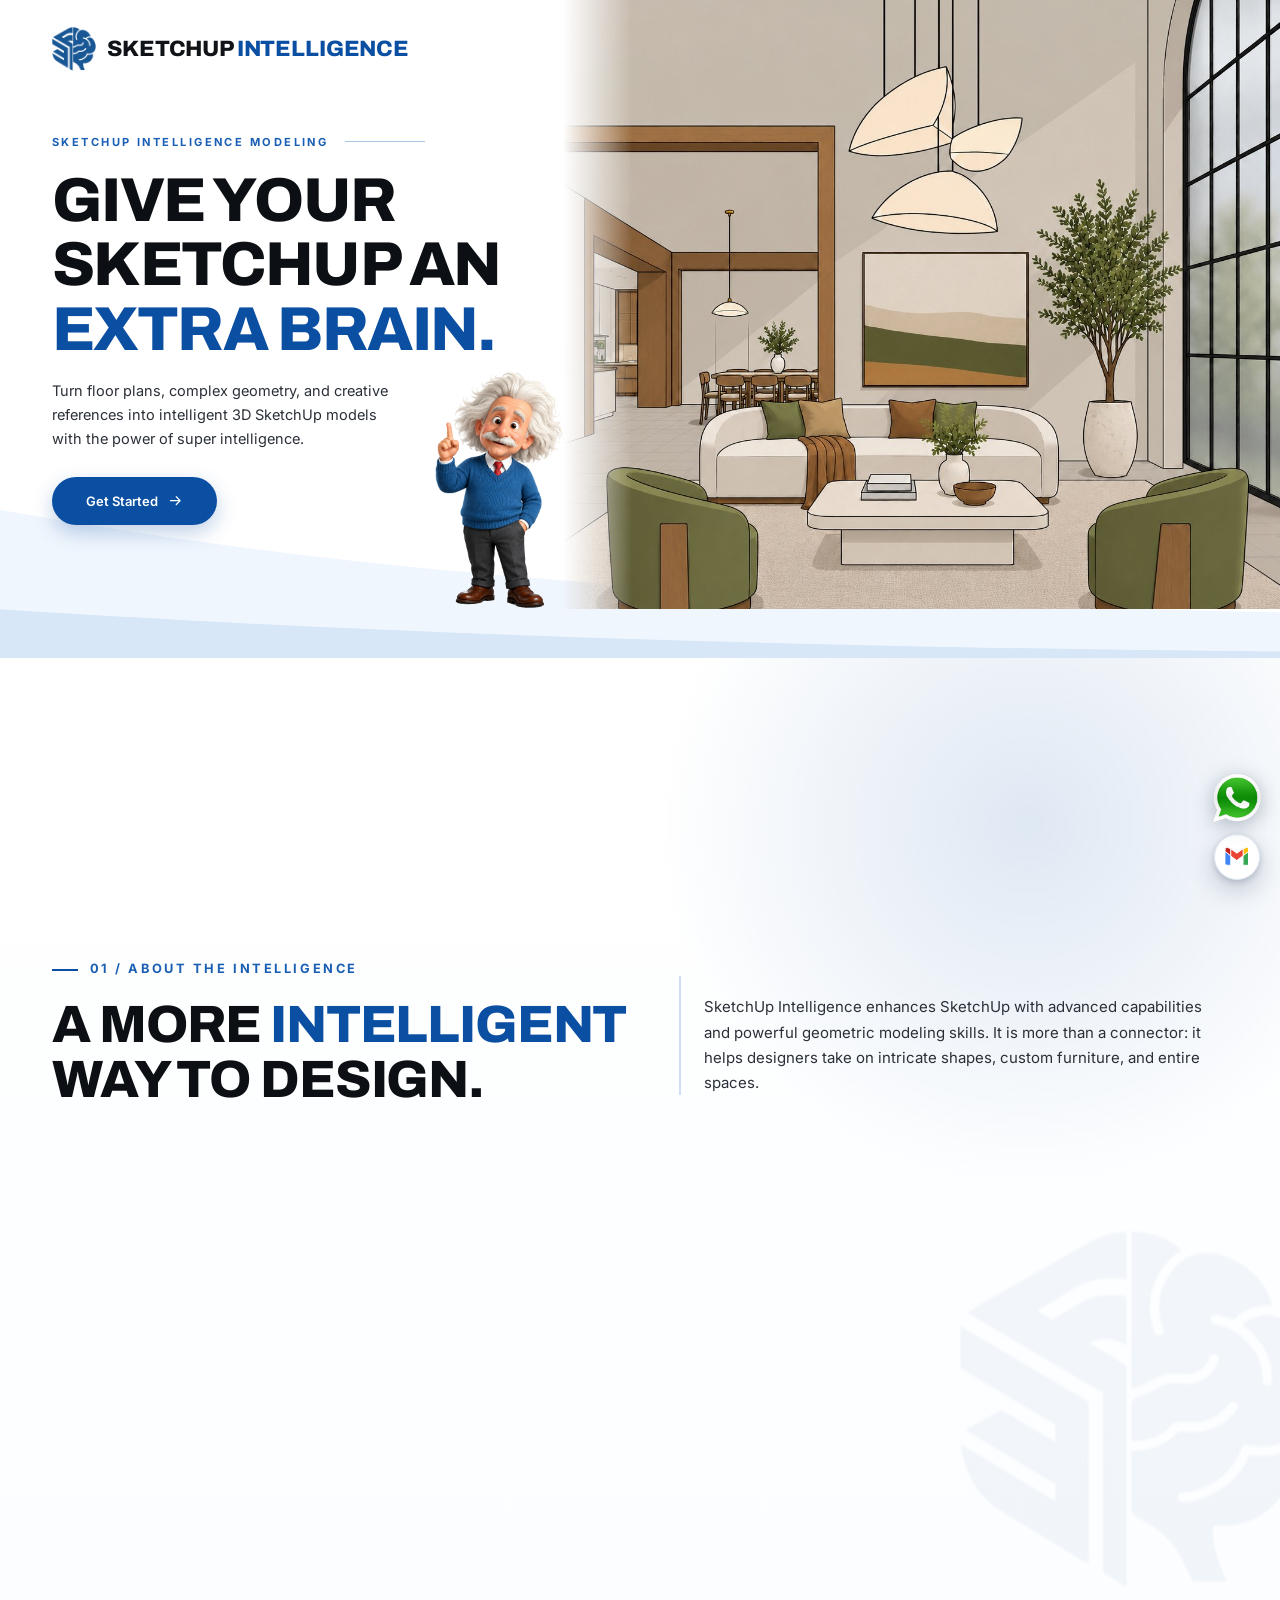
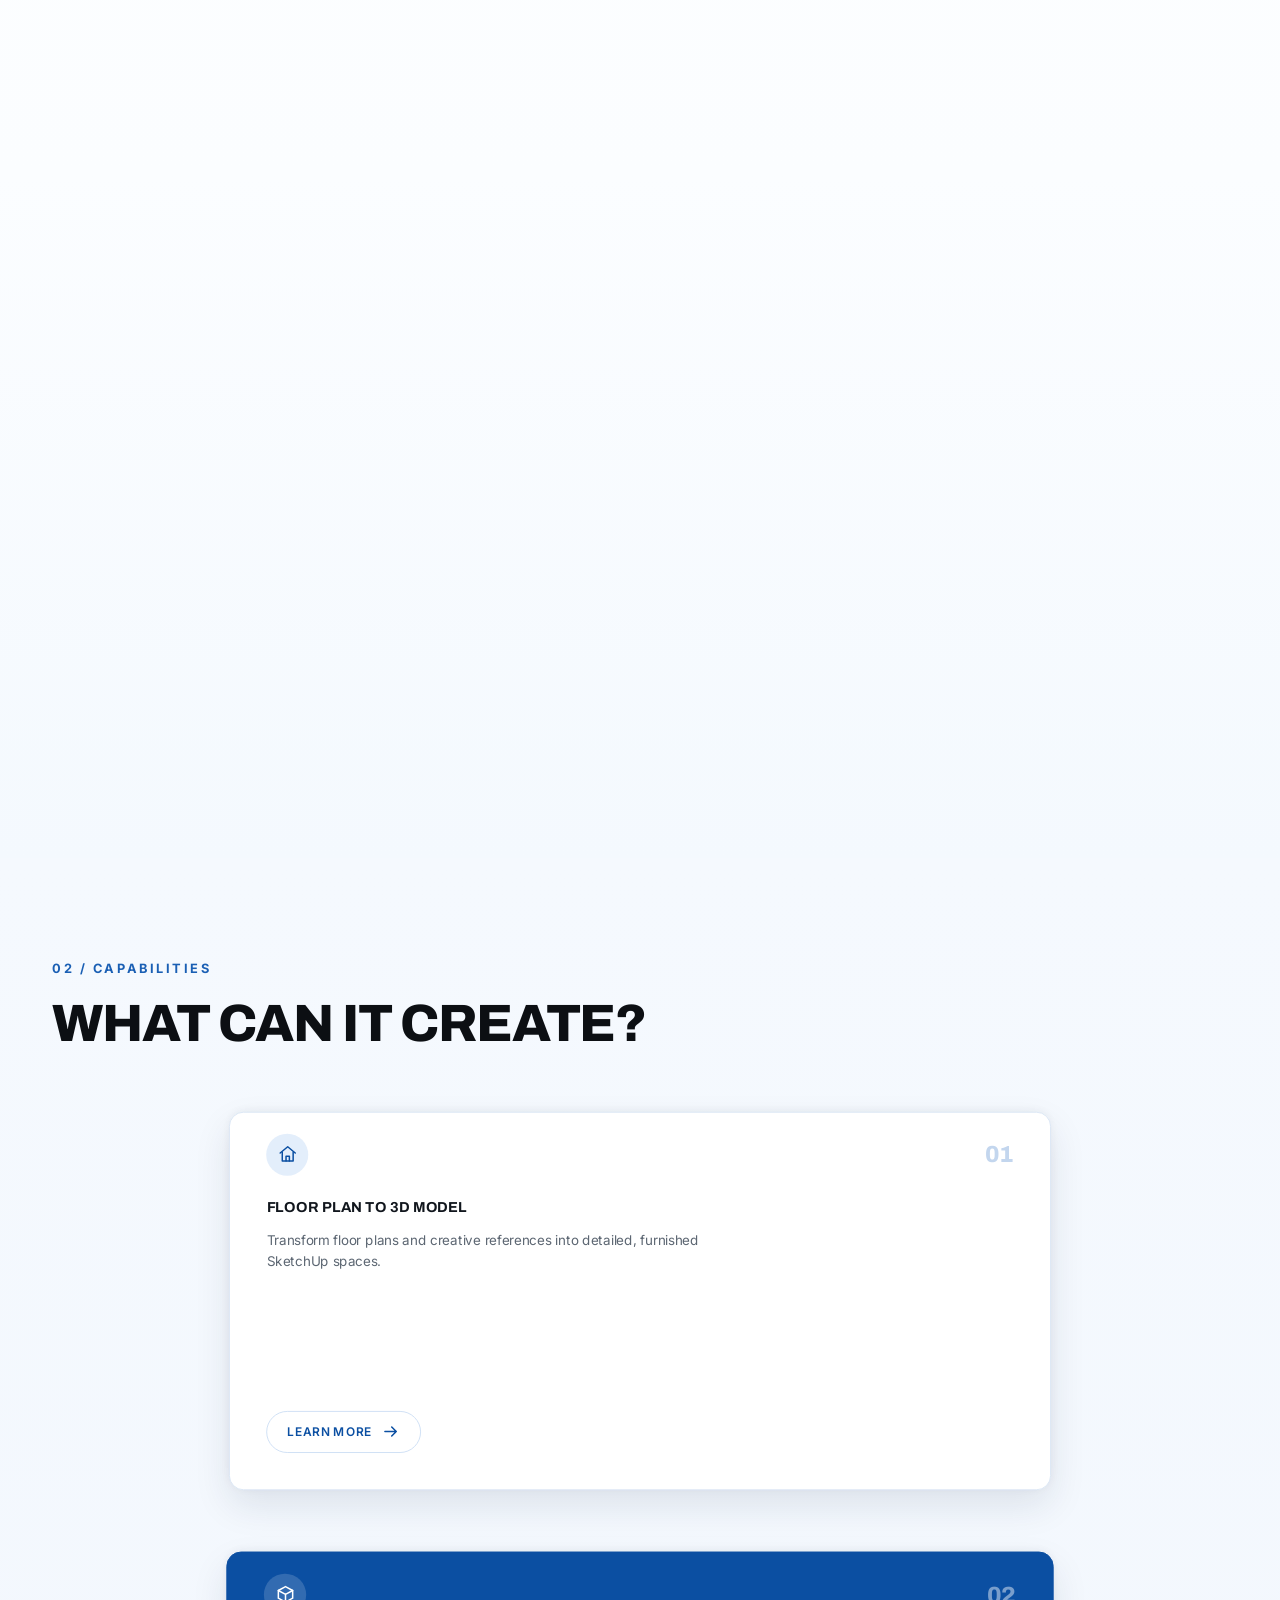
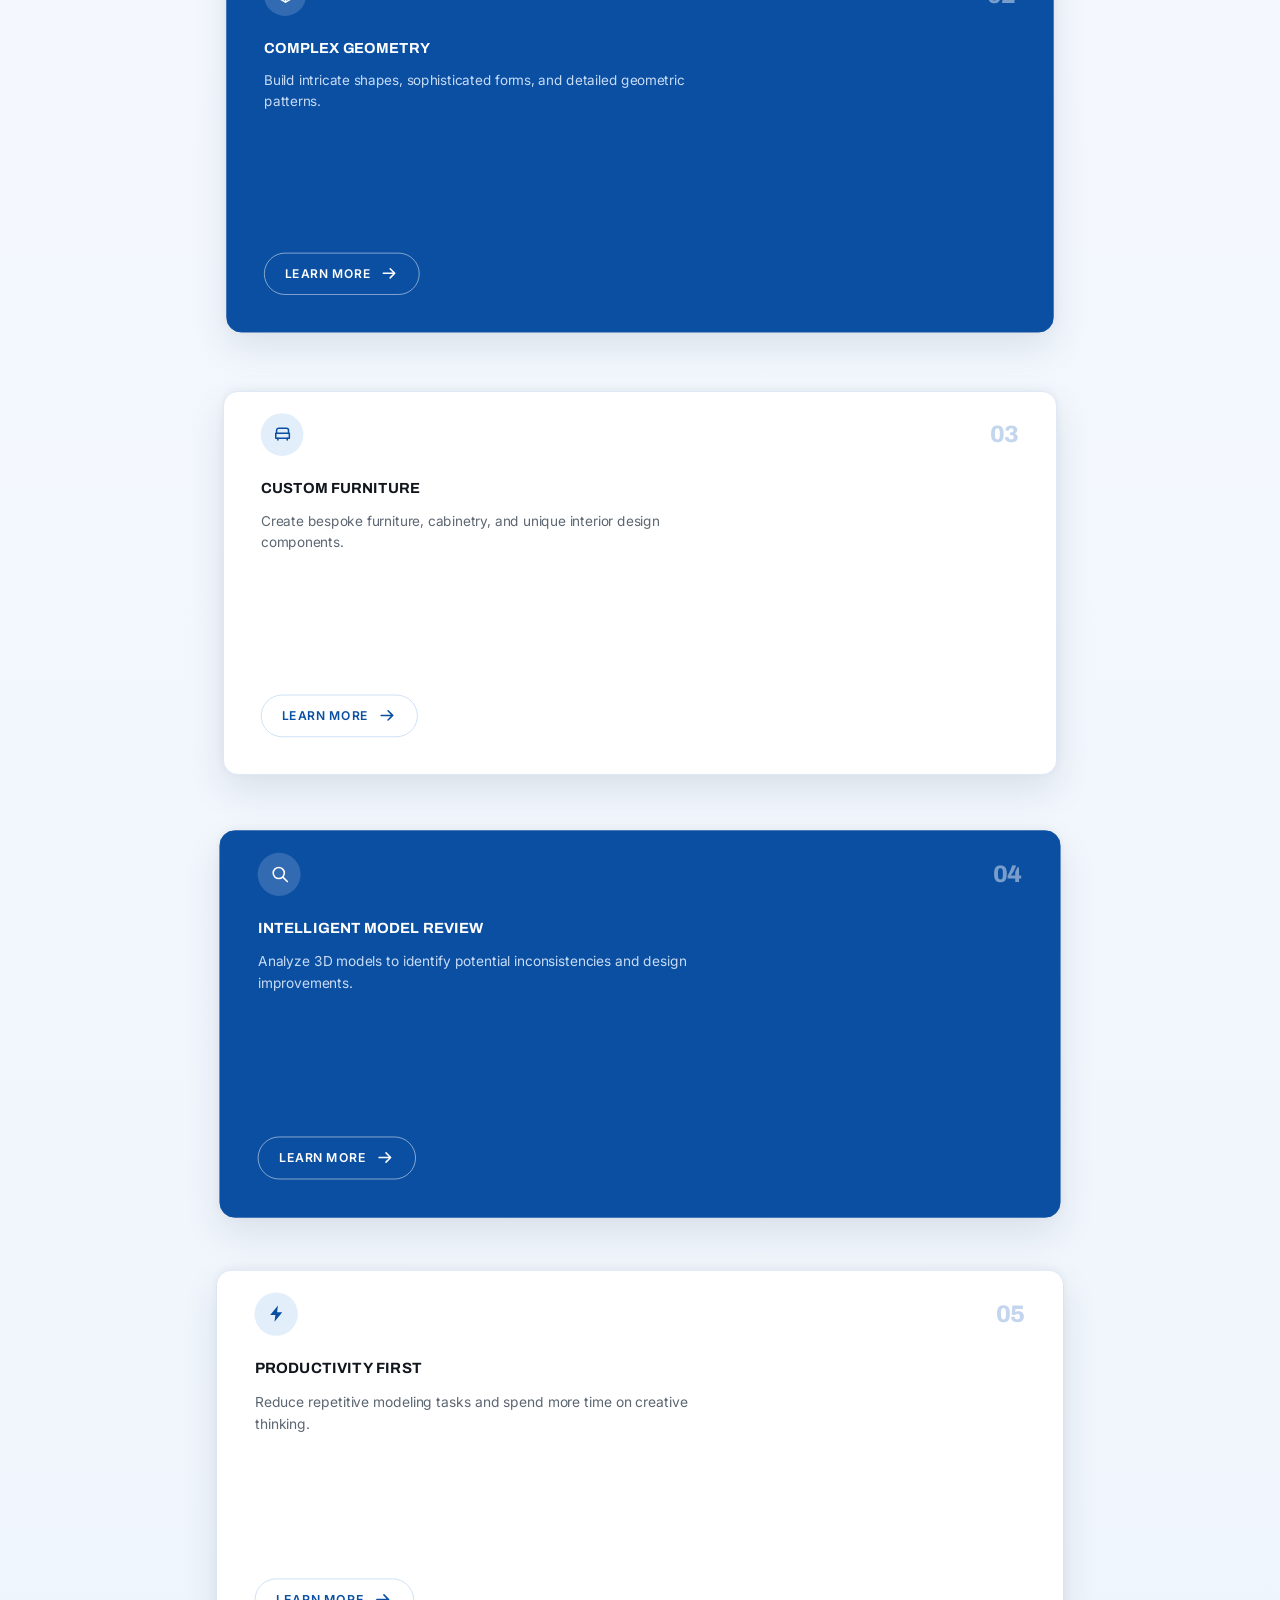
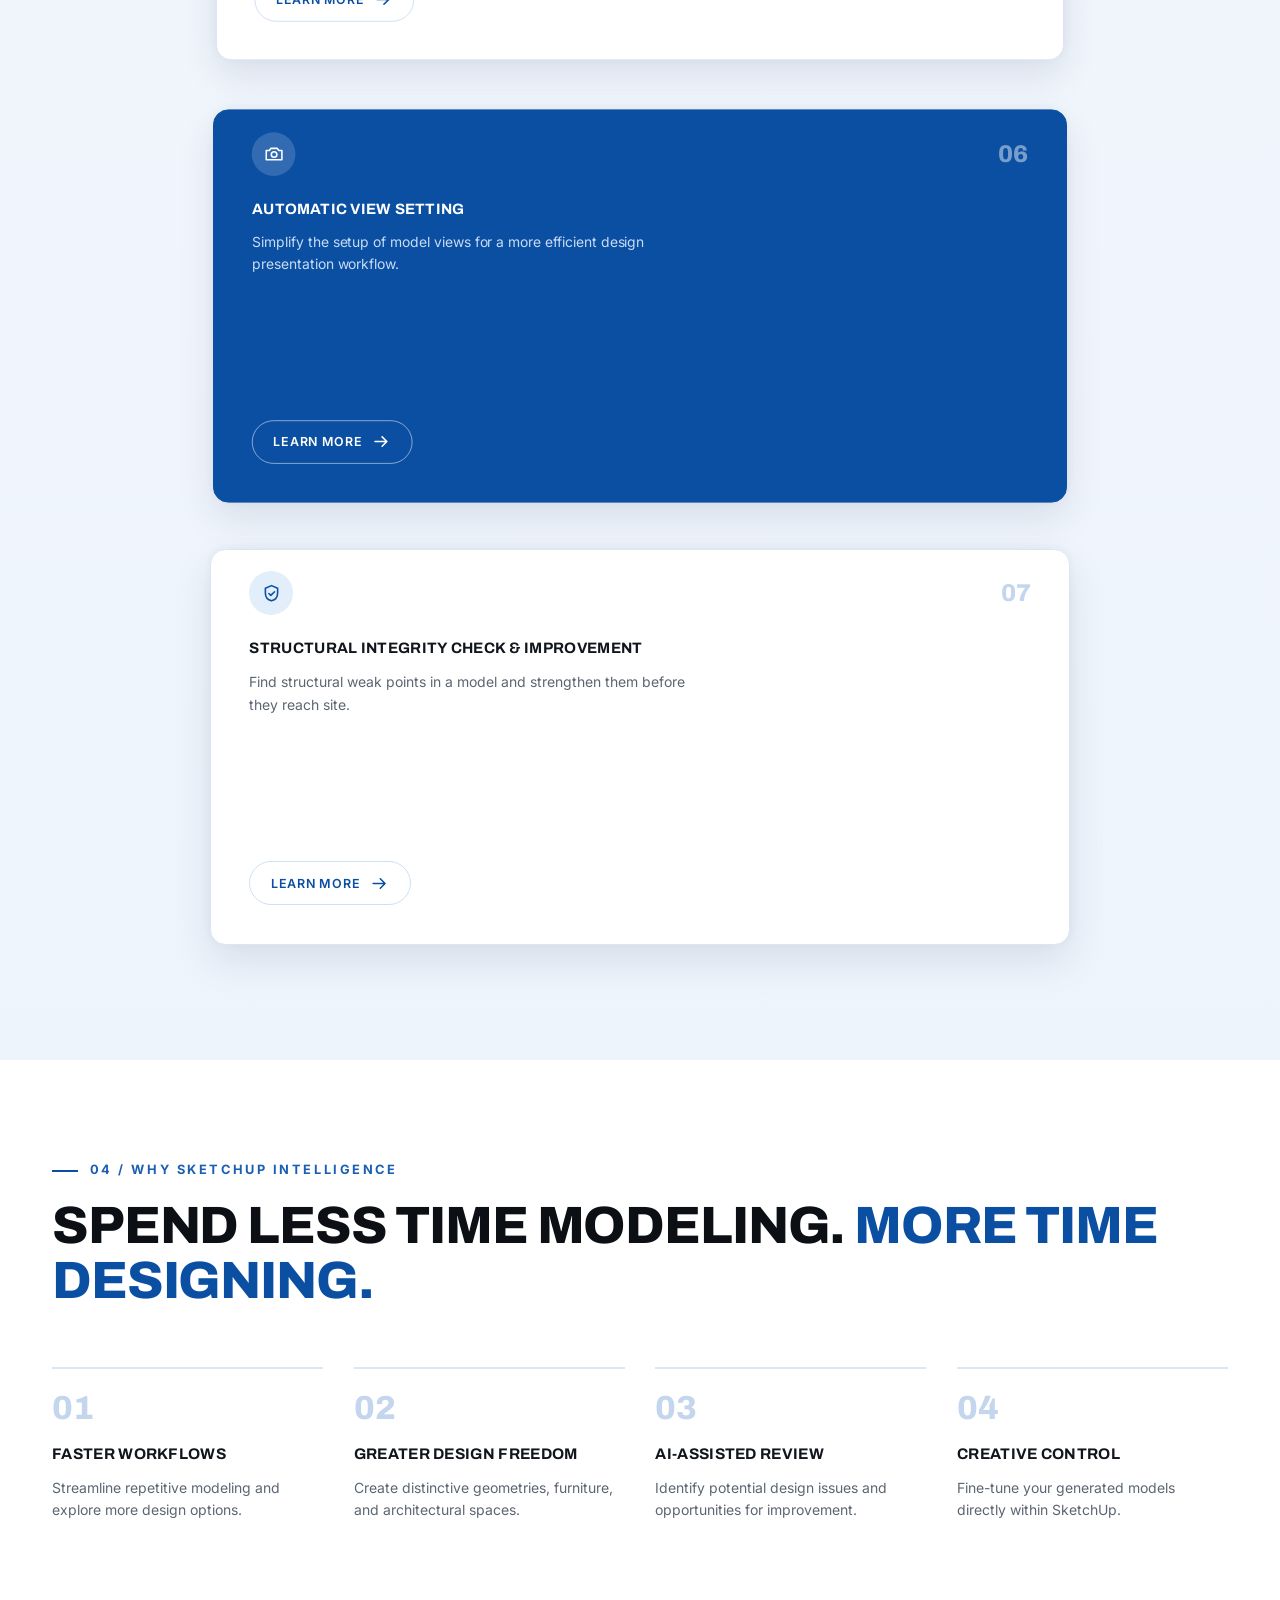
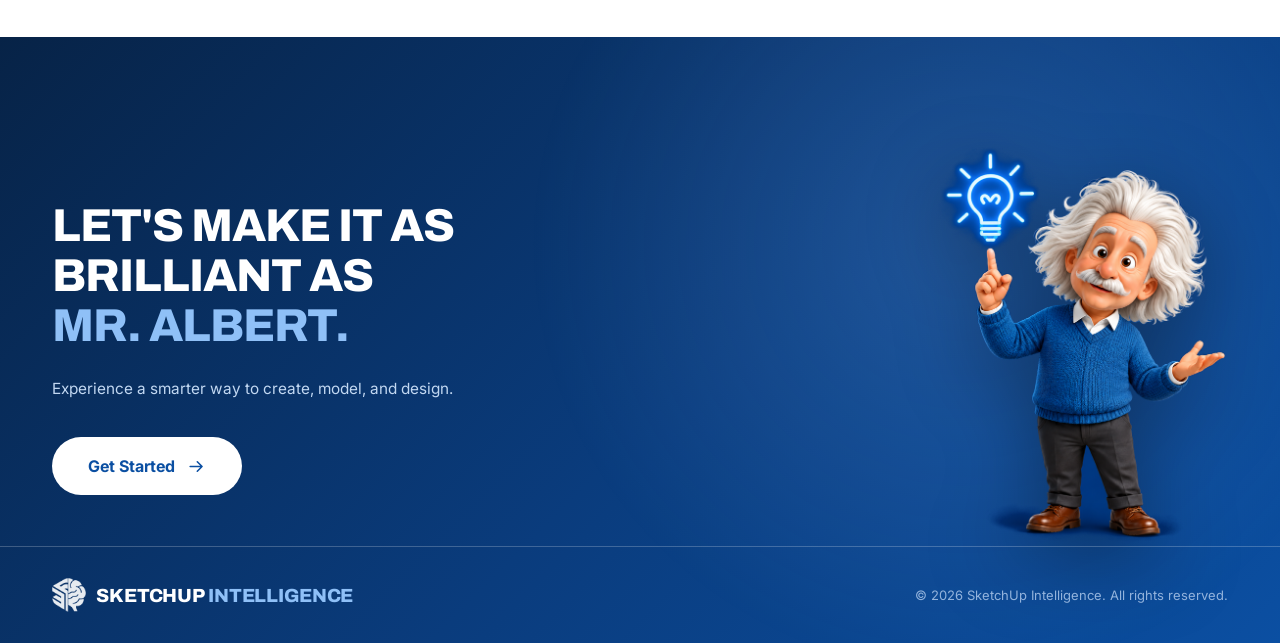
==== commit 0f2be67c: "Replace the hero artwork Same room as the previous attempt but a softer render and a squarer frame (" ====
--- a/index.html
+++ b/index.html
@@ -37,7 +37,7 @@
 
     <!-- hero artwork -->
     <div class="hero-art" data-reveal="right">
-      <img class="backdrop" src="assets/interior.jpg" alt="Illustrated double-height living room with a tall arched window, olive tree and low seating" />
+      <img class="backdrop" src="assets/interior.jpg" alt="Illustrated double-height living room with a tall arched window, olive tree, curved white sofa and green armchairs" />
     </div>
 
     <!-- header -->
